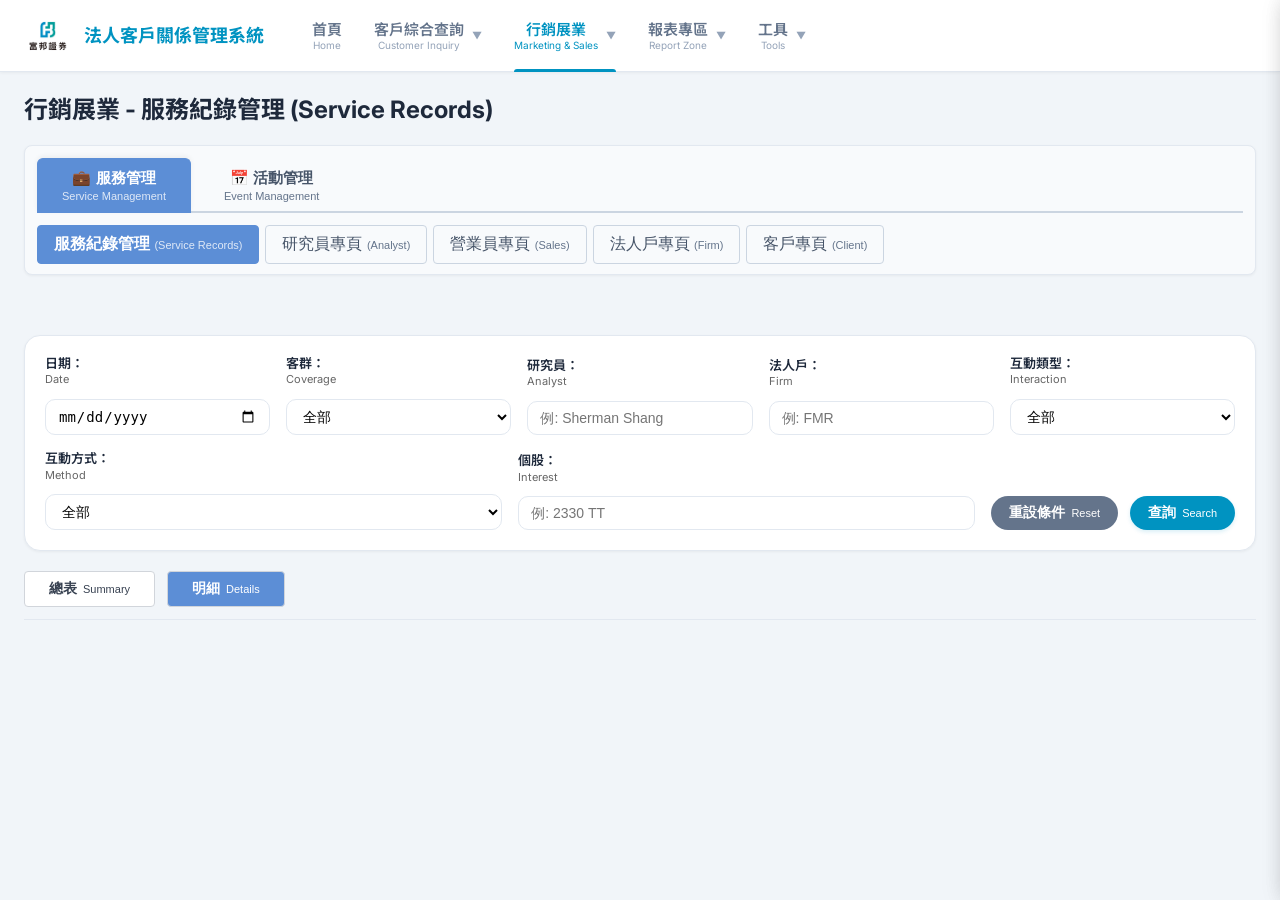
==== marketing.html @ c62106a4 "Initial commit of CRM UI Co-Authored-By: Claude Sonnet 5 <noreply@anthropic.com>" ====
<!DOCTYPE html>
<html lang="zh-TW">
<head>
<meta charset="UTF-8">
<meta name="viewport" content="width=device-width, initial-scale=1.0">
<title>法人客戶關係管理系統 - 行銷展業</title>
<link href="https://fonts.googleapis.com/css2?family=Inter:wght@400;500;600;700&family=Noto+Sans+TC:wght@400;500;700&display=swap" rel="stylesheet">
<link rel="stylesheet" href="styles.css">
<link rel="stylesheet" href="marketing.css">
<script src="navbar.js"></script>
</head>
<body>
<div id="js-error-banner" style="display:none; background:#fee2e2; border-bottom:2px solid #ef4444; color:#991b1b; padding:12px; font-family:monospace; font-size:14px; position:fixed; top:0; left:0; width:100%; z-index:99999; box-shadow:0 4px 6px rgba(0,0,0,0.1);"></div>
<script>
window.onerror = function(message, source, lineno, colno, error) {
const banner = document.getElementById('js-error-banner');
if (banner) {
banner.style.display = 'block';
banner.innerHTML = `⚠️ <b>JavaScript Error:</b> ${message} <br> <span style="font-size:12px; color:#555;">at ${source} (Line: ${lineno}, Col: ${colno})</span>`;
}
};
</script>
<!-- Navbar -->
<div id="navbar-placeholder"></div>

<!-- Main Container -->
<div class="marketing-container">

<!-- Header -->
<div class="marketing-header">
<h2 id="marketing-page-title" style="line-height: 1.2;">行銷展業 - 服務紀錄管理<br><span style="font-size: 14px; font-weight: normal; color: #666;">Marketing & Sales - Service Records</span></h2>
</div>

<!-- Two-Level Hierarchical Navigation -->
<div class="hierarchical-tabs-wrapper" style="background: #f8fafc; border: 1px solid #e2e8f0; border-radius: 8px; padding: 12px; margin-bottom: 20px; box-shadow: 0 1px 3px rgba(0,0,0,0.05);">
<!-- Level 1: Core Features -->
<div class="level-1-tabs" style="display: flex; gap: 8px; border-bottom: 2px solid #cbd5e1; padding-bottom: 8px; margin-bottom: 12px;">
<button class="marketing-lvl1-btn active" id="btn-group-service" style="padding: 10px 24px; font-size: 15px; font-weight: bold; color: #475569; background: #f1f5f9; border: 1px solid #cbd5e1; border-bottom: none; border-radius: 6px 6px 0 0; cursor: pointer; transition: all 0.2s; outline: none; margin-bottom: -10px;">
💼 服務管理 <span style="font-size: 11px; font-weight: normal; color: #64748b; display: block; margin-top: 2px;">Service Management</span>
</button>
<button class="marketing-lvl1-btn" id="btn-group-event" style="padding: 10px 24px; font-size: 15px; font-weight: bold; color: #475569; background: transparent; border: 1px solid transparent; border-radius: 6px 6px 0 0; cursor: pointer; transition: all 0.2s; outline: none; margin-bottom: -10px;">
📅 活動管理 <span style="font-size: 11px; font-weight: normal; color: #64748b; display: block; margin-top: 2px;">Event Management</span>
</button>
</div>

<!-- Level 2: Sub features under selected Core Feature -->
<!-- Sub tabs for Service Management (Default visible) -->
<div class="level-2-subtabs-group" id="subtabs-service-group" style="display: flex; flex-wrap: wrap; gap: 6px;">
<button class="marketing-tab-btn active" data-target="panel-records-list" style="padding: 8px 16px; border-radius: 4px; border: 1px solid #94a3b8; background: white; font-weight: 500; color: #334155; cursor: pointer; transition: all 0.2s;">
服務紀錄管理 <span style="font-size:11px; color:#64748b; font-weight:normal;">(Service Records)</span>
</button>
<button class="marketing-tab-btn" data-target="panel-researchers" style="padding: 8px 16px; border-radius: 4px; border: 1px solid #cbd5e1; background: #f8fafc; font-weight: 500; color: #475569; cursor: pointer; transition: all 0.2s;">
研究員專頁 <span style="font-size:11px; color:#64748b; font-weight:normal;">(Analyst)</span>
</button>
<button class="marketing-tab-btn" data-target="panel-sales" style="padding: 8px 16px; border-radius: 4px; border: 1px solid #cbd5e1; background: #f8fafc; font-weight: 500; color: #475569; cursor: pointer; transition: all 0.2s;">
營業員專頁 <span style="font-size:11px; color:#64748b; font-weight:normal;">(Sales)</span>
</button>
<button class="marketing-tab-btn" data-target="panel-firms" style="padding: 8px 16px; border-radius: 4px; border: 1px solid #cbd5e1; background: #f8fafc; font-weight: 500; color: #475569; cursor: pointer; transition: all 0.2s;">
法人戶專頁 <span style="font-size:11px; color:#64748b; font-weight:normal;">(Firm)</span>
</button>
<button class="marketing-tab-btn" data-target="panel-clients" style="padding: 8px 16px; border-radius: 4px; border: 1px solid #cbd5e1; background: #f8fafc; font-weight: 500; color: #475569; cursor: pointer; transition: all 0.2s;">
客戶專頁 <span style="font-size:11px; color:#64748b; font-weight:normal;">(Client)</span>
</button>
<!-- Dynamic tabs will be appended here -->
</div>

<!-- Sub tabs for Event Management (Hidden initially) -->
<div class="level-2-subtabs-group" id="subtabs-event-group" style="display: none; flex-wrap: wrap; gap: 6px;">
<button class="marketing-tab-btn" data-target="panel-event-calendar" style="padding: 8px 16px; border-radius: 4px; border: 1px solid #cbd5e1; background: #f8fafc; font-weight: 500; color: #475569; cursor: pointer; transition: all 0.2s;">
活動行事曆 <span style="font-size:11px; color:#64748b; font-weight:normal;">(Calendar)</span>
</button>
</div>
</div>

<!-- Inline CSS styles overrides for level 1 states -->
<style>
.marketing-lvl1-btn.active {
background: #5C8ED6 !important;
color: white !important;
border-color: #5C8ED6 !important;
box-shadow: 0 -2px 5px rgba(0,0,0,0.05);
}
.marketing-lvl1-btn.active span {
color: rgba(255,255,255,0.8) !important;
}
.marketing-tab-btn.active {
background: #5C8ED6 !important;
color: white !important;
border-color: #5C8ED6 !important;
}
.marketing-tab-btn.active span {
color: rgba(255,255,255,0.8) !important;
}
.marketing-content-panel {
display: none !important;
}
.marketing-content-panel.active {
display: block !important;
}
</style>

<div id="main-marketing-tabs" style="display:none;"></div> <!-- Keep for backward compat code selector references -->

<!-- Container for dynamically duplicated detail panels -->
<div id="dynamic-panels-container"></div>

<!-- Panel 1: 服務紀錄管理 (List View) -->
<div id="panel-records-list" class="marketing-content-panel active">

<div class="marketing-filter-panel">
<div class="filter-row">
<div class="filter-group"><label style="line-height: 1.2;">日期：<br><span style="font-size:11px; font-weight:normal; color:#666;">Date</span></label><input type="date" id="filter-date"></div>
<div class="filter-group"><label style="line-height: 1.2;">客群：<br><span style="font-size:11px; font-weight:normal; color:#666;">Coverage</span></label><select id="filter-coverage"><option>全部</option><option>Jefferies/Fubon</option><option>Fubon Only</option><option>HFT</option><option>Delta-One</option><option>未開戶客戶</option></select></div>
<div class="filter-group"><label style="line-height: 1.2;">研究員：<br><span style="font-size:11px; font-weight:normal; color:#666;">Analyst</span></label><input type="text" id="filter-analyst" placeholder="例: Sherman Shang"></div>
<div class="filter-group"><label style="line-height: 1.2;">法人戶：<br><span style="font-size:11px; font-weight:normal; color:#666;">Firm</span></label><input type="text" id="filter-firm" placeholder="例: FMR"></div>
<div class="filter-group"><label style="line-height: 1.2;">互動類型：<br><span style="font-size:11px; font-weight:normal; color:#666;">Interaction</span></label>
<select id="filter-type">
<option>全部</option>
<option>model request</option>
<option>bespoke client request</option>
<option>One off client meeting ( Video)</option>
<option>One off client meeting ( In-Person)</option>
<option>One off company marketing ( Virtual)</option>
<option>One off company marketing ( In-Person)</option>
</select>
</div>
</div>
<div class="filter-row" style="margin-top: 16px;">
<div class="filter-group"><label style="line-height: 1.2;">互動方式：<br><span style="font-size:11px; font-weight:normal; color:#666;">Method</span></label>
<select id="filter-method">
<option>全部</option>
<option>In Person</option>
<option>Incoming call</option>
<option>email</option>
</select>
</div>
<div class="filter-group"><label style="line-height: 1.2;">個股：<br><span style="font-size:11px; font-weight:normal; color:#666;">Interest</span></label><input type="text" id="filter-interest" placeholder="例: 2330 TT"></div>
<div class="filter-actions" style="margin-left: auto;">
<button class="btn btn-secondary" id="btn-reset-filters">重設條件 <span style="font-size:11px; font-weight:normal;">Reset</span></button>
<button class="btn btn-primary" id="btn-search-records">查詢 <span style="font-size:11px; font-weight:normal;">Search</span></button>
</div>
</div>
</div>

<!-- Mode Selector (總表 vs 明細) -->
<div style="display:flex; gap:12px; margin-bottom:16px; border-bottom: 1px solid var(--border-color); padding-bottom: 12px;">
<button class="btn mode-btn" id="btn-mode-summary" style="padding: 8px 24px; font-weight:600; cursor:pointer; border-radius:4px; border:1px solid #D1D5DB; background:white; color:#374151;">總表 <span style="font-size:11px; font-weight:normal;">Summary</span></button>
<button class="btn mode-btn active" id="btn-mode-details" style="padding: 8px 24px; font-weight:600; cursor:pointer; border-radius:4px; border:1px solid #D1D5DB; background:#5C8ED6; color:white;">明細 <span style="font-size:11px; font-weight:normal;">Details</span></button>
</div>

<!-- Summary Dashboard Panel -->
<div id="summary-dashboard-panel" class="dashboard-panel" style="display:none; gap:20px;">
<!-- Sidebar Sub-Tabs -->
<div class="dashboard-sidebar" style="width:160px; display:flex; flex-direction:column; gap:8px;">
<button class="sub-tab-btn active" data-sub="client" style="text-align:left; padding:10px 16px; background:#E3F2FD; color:#0D47A1; border:none; border-radius:4px; font-weight:600; cursor:pointer; font-size:14px;">客戶 <small style="display:block; font-weight:normal; color:#555;">Client</small></button>
<button class="sub-tab-btn" data-sub="sales" style="text-align:left; padding:10px 16px; background:#F3F4F6; color:#374151; border:none; border-radius:4px; font-weight:600; cursor:pointer; font-size:14px;">營業員 <small style="display:block; font-weight:normal; color:#777;">Sales Rep</small></button>
<button class="sub-tab-btn" data-sub="analyst" style="text-align:left; padding:10px 16px; background:#F3F4F6; color:#374151; border:none; border-radius:4px; font-weight:600; cursor:pointer; font-size:14px;">研究員 <small style="display:block; font-weight:normal; color:#777;">Analyst</small></button>
</div>

<!-- Dashboard Content Area -->
<div class="dashboard-content" style="flex:1; background:#F8FAFC; border-radius:8px; padding:20px; border:1px solid #E2E8F0; min-height:450px;">
<!-- Client Dashboard View -->
<div id="sub-panel-client" class="sub-dashboard-panel active" style="display:grid; grid-template-columns: 1.2fr 1.5fr 1.1fr; gap:20px; align-items: stretch;">
<!-- Card 1: Pie Chart -->
<div class="dashboard-card" style="background:white; border-radius:8px; border:1px solid #E2E8F0; padding:16px; display:flex; flex-direction:column; align-items:center;">
<h4 style="margin:0 0 16px 0; font-size:14px; color:#334155; width:100%; border-bottom:1px solid #F1F5F9; padding-bottom:8px; text-align:center;">服務時數佔比</h4>
<div id="client-pie-chart-wrapper" style="width:100%; height:260px; display:flex; justify-content:center; align-items:center; position:relative;">
<!-- Rendered dynamically by SVG inside JS -->
</div>
</div>
<!-- Card 2: Bar + Line Chart -->
<div class="dashboard-card" style="background:white; border-radius:8px; border:1px solid #E2E8F0; padding:16px; display:flex; flex-direction:column; align-items:center;">
<h4 style="margin:0 0 16px 0; font-size:14px; color:#334155; width:100%; border-bottom:1px solid #F1F5F9; padding-bottom:8px; text-align:center;">服務時數 vs 交易量</h4>
<div id="client-bar-chart-wrapper" style="width:100%; height:260px;">
<!-- Rendered dynamically by SVG inside JS -->
</div>
</div>
<!-- Card 3: Ranking Table -->
<div class="dashboard-card" style="background:white; border-radius:8px; border:1px solid #E2E8F0; padding:16px;">
<h4 style="margin:0 0 12px 0; font-size:14px; color:#334155; border-bottom:1px solid #F1F5F9; padding-bottom:8px; text-align:center;">服務效益排名</h4>
<div style="overflow-x:auto; height:260px;">
<table class="data-table" style="min-width:100%; border:1px solid #E2E8F0;" id="client-roi-table">
<thead>
<tr style="background:#5C8ED6; color:white;">
<th style="padding:6px 10px; font-size:12px; line-height:1.2; text-align:center;">客戶</th>
<th style="padding:6px 10px; font-size:12px; line-height:1.2; text-align:center;">服務效益</th>
</tr>
</thead>
<tbody>
<!-- Rendered dynamically -->
</tbody>
</table>
</div>
</div>
</div>

<!-- Broker Dashboard View -->
<div id="sub-panel-sales" class="sub-dashboard-panel" style="display:none; grid-template-columns: 1.2fr 1.5fr 1.1fr; gap:20px; align-items: stretch;">
<!-- Card 1 -->
<div class="dashboard-card" style="background:white; border-radius:8px; border:1px solid #E2E8F0; padding:16px; display:flex; flex-direction:column; align-items:center;">
<h4 style="margin:0 0 16px 0; font-size:14px; color:#334155; width:100%; border-bottom:1px solid #F1F5F9; padding-bottom:8px; text-align:center;">營業員服務時數佔比</h4>
<div id="sales-pie-chart-wrapper" style="width:100%; height:260px; display:flex; justify-content:center; align-items:center;"></div>
</div>
<!-- Card 2 -->
<div class="dashboard-card" style="background:white; border-radius:8px; border:1px solid #E2E8F0; padding:16px; display:flex; flex-direction:column; align-items:center;">
<h4 style="margin:0 0 16px 0; font-size:14px; color:#334155; width:100%; border-bottom:1px solid #F1F5F9; padding-bottom:8px; text-align:center;">服務客戶數 vs 服務時數</h4>
<div id="sales-bar-chart-wrapper" style="width:100%; height:260px;"></div>
</div>
<!-- Card 3 -->
<div class="dashboard-card" style="background:white; border-radius:8px; border:1px solid #E2E8F0; padding:16px;">
<h4 style="margin:0 0 12px 0; font-size:14px; color:#334155; border-bottom:1px solid #F1F5F9; padding-bottom:8px; text-align:center;">營業員績效排名</h4>
<div style="overflow-x:auto; height:260px;">
<table class="data-table" style="min-width:100%; border:1px solid #E2E8F0;" id="sales-ranking-table">
<thead>
<tr style="background:#5C8ED6; color:white;">
<th style="padding:6px 10px; font-size:12px; line-height:1.2; text-align:center;">營業員</th>
<th style="padding:6px 10px; font-size:12px; line-height:1.2; text-align:center;">服務分數</th>
</tr>
</thead>
<tbody></tbody>
</table>
</div>
</div>
</div>

<!-- Analyst Dashboard View -->
<div id="sub-panel-analyst" class="sub-dashboard-panel" style="display:none; grid-template-columns: 1.2fr 1.5fr 1.1fr; gap:20px; align-items: stretch;">
<!-- Card 1 -->
<div class="dashboard-card" style="background:white; border-radius:8px; border:1px solid #E2E8F0; padding:16px; display:flex; flex-direction:column; align-items:center;">
<h4 style="margin:0 0 16px 0; font-size:14px; color:#334155; width:100%; border-bottom:1px solid #F1F5F9; padding-bottom:8px; text-align:center;">研究員服務時數佔比</h4>
<div id="analyst-pie-chart-wrapper" style="width:100%; height:260px; display:flex; justify-content:center; align-items:center;"></div>
</div>
<!-- Card 2 -->
<div class="dashboard-card" style="background:white; border-radius:8px; border:1px solid #E2E8F0; padding:16px; display:flex; flex-direction:column; align-items:center;">
<h4 style="margin:0 0 16px 0; font-size:14px; color:#334155; width:100%; border-bottom:1px solid #F1F5F9; padding-bottom:8px; text-align:center;">研究員個股推薦次數</h4>
<div id="analyst-bar-chart-wrapper" style="width:100%; height:260px;"></div>
</div>
<!-- Card 3 -->
<div class="dashboard-card" style="background:white; border-radius:8px; border:1px solid #E2E8F0; padding:16px;">
<h4 style="margin:0 0 12px 0; font-size:14px; color:#334155; border-bottom:1px solid #F1F5F9; padding-bottom:8px; text-align:center;">研究員能量排行</h4>
<div style="overflow-x:auto; height:260px;">
<table class="data-table" style="min-width:100%; border:1px solid #E2E8F0;" id="analyst-ranking-table">
<thead>
<tr style="background:#5C8ED6; color:white;">
<th style="padding:6px 10px; font-size:12px; line-height:1.2; text-align:center;">研究員</th>
<th style="padding:6px 10px; font-size:12px; line-height:1.2; text-align:center;">服務次數</th>
</tr>
</thead>
<tbody></tbody>
</table>
</div>
</div>
</div>
</div>

<!-- Details Table Panel -->
<div id="details-list-panel" class="dashboard-panel active" style="display:block;">
<div class="top-actions">
<div style="font-size: 13px; color: var(--color-personal); font-weight: 500;">
提示: 點擊表格該服務進行查看或展開編輯，每筆新增投顧服務會直接匯入此頁面
</div>
<!-- 醒目的新增按鈕 -->
<button class="btn btn-primary" id="btn-new-record" style="font-size: 15px; padding: 10px 24px;">+ 新增服務紀錄</button>
</div>

<div class="data-table-wrapper">
<table class="data-table" id="service-records-table">
<thead>
<tr>
<th style="line-height: 1.2; text-align: center; width: 60px;">釘選<br><span style="font-size:11px; font-weight:normal; color:#666;">Pin</span></th>
<th style="line-height: 1.2;">日期<br><span style="font-size:11px; font-weight:normal; color:#666;">Date</span></th>
<th style="line-height: 1.2;">客群<br><span style="font-size:11px; font-weight:normal; color:#666;">Coverage</span></th>
<th style="line-height: 1.2;">研究員<br><span style="font-size:11px; font-weight:normal; color:#666;">Analyst</span></th>
<th style="line-height: 1.2;">營業員<br><span style="font-size:11px; font-weight:normal; color:#666;">Sales</span></th>
<th style="line-height: 1.2;">業務交易員<br><span style="font-size:11px; font-weight:normal; color:#666;">Sales Trader</span></th>
<th style="line-height: 1.2;">法人戶<br><span style="font-size:11px; font-weight:normal; color:#666;">Firm</span></th>
<th style="line-height: 1.2;">客戶<br><span style="font-size:11px; font-weight:normal; color:#666;">Client</span></th>
<th title="Interaction" style="line-height: 1.2;">互動類型<br><span style="font-size:11px; font-weight:normal; color:#666;">Interaction</span></th>
<th title="Methods" style="line-height: 1.2;">互動方法<br><span style="font-size:11px; font-weight:normal; color:#666;">Method</span></th>
<th style="line-height: 1.2;">時長<br><span style="font-size:11px; font-weight:normal; color:#666;">Duration (min)</span></th>
<th style="line-height: 1.2;">人數<br><span style="font-size:11px; font-weight:normal; color:#666;">Format</span></th>
<th style="line-height: 1.2;">時間<br><span style="font-size:11px; font-weight:normal; color:#666;">Time</span></th>
<th style="line-height: 1.2;">Contact<br><span style="font-size:11px; font-weight:normal; color:#666;">(email)</span></th>
<th style="line-height: 1.2;">主題<br><span style="font-size:11px; font-weight:normal; color:#666;">Topic/Company</span></th>
<th style="line-height: 1.2;">個股<br><span style="font-size:11px; font-weight:normal; color:#666;">Interest</span></th>
<th style="line-height: 1.2;">研究員 email<br><span style="font-size:11px; font-weight:normal; color:#666;">Analyst Email</span></th>
</tr>
</thead>
<tbody>
<!-- Mock Row 1 -->
<tr class="record-row" data-id="service-1">
<td style="text-align: center;"><button class="service-pin-btn" data-id="service-1" style="background:none; border:none; font-size:18px; cursor:pointer; color:#f1c40f;">☆</button></td>
<td>2025/08/10</td><td>Jefferies/Fubon</td><td><span class="text-link trigger-researcher" title="前往專頁">Sherman Shang</span></td><td><span class="text-link trigger-sales">Charlie Zhao</span></td><td>Jason Chang</td><td><span class="text-link trigger-firm" title="前往專頁">FMR</span></td><td><span class="text-link trigger-client" title="前往專頁">Elizabeth Li</span></td>
<td>One off client meeting (video)</td><td>Incoming call</td><td>15</td><td>1x1</td><td>10:05</td>
<td><span class="text-link">Elizabeth.li@FMR.com</span></td><td><span class="text-link trigger-form">TSMC 2Q earnings</span></td><td>2330 TT</td><td>Sherman.shang@fubon.com</td>
</tr>
</tbody>
</table>
</div>
</div>
</div>

<!-- Panel 2: 新增/編輯服務紀錄表單 -->
<div id="panel-record-form" class="marketing-content-panel">
<div style="display: flex; gap: 8px; margin-bottom: 20px;">
<button class="btn btn-secondary" id="btn-back-to-list">← 返回列表</button>
<button class="btn btn-secondary" id="btn-go-to-marketing-list" style="display: none; background: #F3F4F6; border: 1px solid #D1D5DB; color: #374151;">📁 前往服務列表</button>
</div>
<div class="record-form-wrapper">
<div class="form-header">
<div class="form-title-group">
<h3>TSMC 2Q earnings</h3>
</div>
</div>

<div class="form-3-columns">
<!-- Column 1 -->
<div class="form-column">
<div class="form-field-horizontal"><label style="line-height:1.2;">日期<br><span style="font-size:11px; font-weight:normal; color:#666;">Date</span></label><input type="date" id="record-date" value="2025-08-10"></div>
<div class="form-field-horizontal"><label style="line-height:1.2;">時間<br><span style="font-size:11px; font-weight:normal; color:#666;">Time</span></label><input type="time" id="record-time" value="10:05"></div>
<div class="form-field-horizontal"><label style="line-height:1.2;">營業員<br><span style="font-size:11px; font-weight:normal; color:#666;">Sales (系統代入)</span></label><select id="record-sales"><option>Charlie Zhao</option><option>Ann Liao</option><option>Ken Lee</option></select></div>
<div class="form-field-horizontal"><label style="line-height:1.2;">業務交易員<br><span style="font-size:11px; font-weight:normal; color:#666;">Sales Trader (系統代入)</span></label><select id="record-sales-trader"><option>Jason Chang</option><option>Terry</option><option>David Lin</option></select></div>
<div class="form-field-horizontal"><label style="line-height:1.2;">法人戶<br><span style="font-size:11px; font-weight:normal; color:#666;">Firm (選單)</span></label><select id="record-firm"><option>FMR</option><option>Oasis</option><option>AP Asset</option><option>FSR</option></select></div>
<div class="form-field-horizontal"><label style="line-height:1.2;">客戶<br><span style="font-size:11px; font-weight:normal; color:#666;">Client (選單)</span></label><select id="record-client"><option>Elizabeth Li</option><option>Jonas Wong</option><option>Chloe Kim</option></select></div>
<div class="form-field-horizontal"><label style="line-height:1.2;">個股<br><span style="font-size:11px; font-weight:normal; color:#666;">Interest</span></label><input type="text" id="record-interest" value="2330 TT"></div>
</div>

<!-- Column 2 -->
<div class="form-column">
<div class="form-field-horizontal"><label style="line-height:1.2;">互動類型<br><span style="font-size:11px; font-weight:normal; color:#666;">Interaction</span></label>
<select id="record-type">
<option>model request</option>
<option>bespoke client request</option>
<option>One off client meeting ( Video)</option>
<option>One off client meeting ( In-Person)</option>
<option>One off company marketing ( Virtual)</option>
<option>One off company marketing ( In-Person)</option>
</select>
</div>
<div class="form-field-horizontal"><label style="line-height:1.2;">互動方法<br><span style="font-size:11px; font-weight:normal; color:#666;">Method</span></label>
<select id="record-method">
<option>In Person</option>
<option>Incoming call</option>
<option>email</option>
</select>
</div>
<div class="form-field-horizontal"><label style="line-height:1.2;">時長<br><span style="font-size:11px; font-weight:normal; color:#666;">Duration (min)</span></label><input type="number" id="record-duration" value="30"></div>
<div class="form-field-horizontal"><label style="line-height:1.2;">人數/規模<br><span style="font-size:11px; font-weight:normal; color:#666;">Format</span></label><input type="text" id="record-format" value="1x1" placeholder="例: 1x1, GROUP"></div>
<div class="form-field-horizontal"><label style="line-height:1.2;">時點<br><span style="font-size:11px; font-weight:normal; color:#666;">Time (End)</span></label><input type="time" id="record-time-end" value="10:30"></div>
</div>

<!-- Column 3 -->
<div class="form-column">
<div class="form-field-horizontal"><label style="line-height:1.2;">Contact<br><span style="font-size:11px; font-weight:normal; color:#666;">(email)</span></label><input type="text" id="record-email" value="E.Li@FMR.com"></div>
<div class="form-field-horizontal"><label style="line-height:1.2;">主題<br><span style="font-size:11px; font-weight:normal; color:#666;">Topic/company</span></label><input type="text" id="record-topic" value="TSM earnings"></div>
<div class="form-field-horizontal" style="align-items: flex-start;"><label style="line-height:1.2;">研究員 email<br><span style="font-size:11px; font-weight:normal; color:#666;">Analyst & Email</span></label>
<div style="display: flex; flex-direction: column; gap: 8px; flex-grow: 1; width: 100%;">
<select id="record-analyst" style="width: 100%;">
<option value="王一" data-email="Sherman.shang@fubon.com">王一 (Sherman)</option>
<option value="王二" data-email="titan.wang@fubon.com">王二 (Titan)</option>
<option value="王三" data-email="rita.wu@fubon.com">王三 (Rita)</option>
</select>
<input type="text" id="record-analyst-email" value="Sherman.shang@fubon.com" readonly style="background-color: #f1f5f9; cursor: not-allowed; width: 100%;">
</div>
</div>
<div style="display: flex; gap: 12px; margin-top: auto; justify-content: flex-end;">
<button type="button" class="btn btn-secondary" id="btn-save-record" style="flex: 1; padding: 10px 20px; font-weight: 600; border-radius: 6px;">儲存紀錄</button>
<button type="button" class="btn btn-primary" id="btn-send-notification" style="flex: 1; padding: 10px 20px; font-weight: 600; background: #0284c7; border-color: #0284c7; color: white; border-radius: 6px;">發送通知</button>
</div>
</div>
</div>

<div class="notes-section">
<div style="display: flex; justify-content: space-between; align-items: center; background: var(--bg-hover); padding: 8px 12px; border-radius: 4px; margin-bottom: 8px;">
<h4 style="margin: 0; padding: 0; background: transparent;">訪談紀錄 Meeting notes</h4>
<div class="voice-tools" style="display: flex; align-items: center; gap: 12px;">
<span class="recording-status" style="display: none; color: #E74C3C; font-size: 13px; font-weight: bold; animation: pulse 1.5s infinite;">● 錄音中...</span>
<button type="button" class="btn-voice-record" title="點擊開始語音輸入，再次點擊結束" onclick="toggleRecording(this)">
<svg width="16" height="16" viewBox="0 0 24 24" fill="none" stroke="currentColor" stroke-width="2" stroke-linecap="round" stroke-linejoin="round"><path d="M12 2a3 3 0 0 0-3 3v7a3 3 0 0 0 6 0V5a3 3 0 0 0-3-3Z"></path><path d="M19 10v2a7 7 0 0 1-14 0v-2"></path><line x1="12" y1="19" x2="12" y2="22"></line></svg>
語音輸入
</button>
</div>
</div>
<textarea class="notes-textarea" id="notes-textarea">Elizabeth was interested to know TSMC's 2026 CAPEX plan and wonder if there are any upside potentials.

Analyst says XYZ.. Client disagree/ agree with XYZ

Shared Fubon's CoWoS model with client afterwards</textarea>
</div>

<script>
let mediaRecorder;
let audioChunks = [];
let localStream;

async function toggleRecording(btn) {
const status = btn.previousElementSibling;
const isRecording = btn.classList.contains('recording');

if (!isRecording) {
try {
// 要求麥克風權限
localStream = await navigator.mediaDevices.getUserMedia({ audio: true });
mediaRecorder = new MediaRecorder(localStream);
audioChunks = [];

mediaRecorder.ondataavailable = event => {
audioChunks.push(event.data);
};

mediaRecorder.onstop = async () => {
// 錄音結束，打包檔案
const audioBlob = new Blob(audioChunks, { type: 'audio/webm' });
console.log("語音已錄製，大小: ", audioBlob.size, " bytes");

// 更新 UI 為轉譯中
status.textContent = '● 雲端 AI 轉譯中...';
status.style.color = '#F39C12'; // 橘黃色表示處理中
status.style.animation = 'pulse 1s infinite alternate';

/* 
* [Option B 實作架構 - 註解]
* 這裡應該將 audioBlob 透過 FormData 發送到後端 server。
* 例如: 
* const formData = new FormData();
* formData.append('file', audioBlob);
* const response = await fetch('/api/transcribe', { method: 'POST', body: formData });
* const result = await response.json();
*/

// 模擬網路延遲與 AI 處理時間 (2秒)
setTimeout(() => {
const transcribedText = "\n\n(AI 語音轉譯: 目前觀察到客戶對於下半年的 AI 伺服器需求依然強勁，特別是要注意到 CoWoS 的產能瓶頸是否能順利在 Q4 解決。)";

const textarea = document.getElementById('notes-textarea');
textarea.value += transcribedText;
textarea.scrollTop = textarea.scrollHeight;

status.style.display = 'none';
status.textContent = '● 錄音中...'; // 復原預設文字
status.style.color = '#E74C3C'; // 復原預設顏色
}, 2000);

// 釋放麥克風資源 (關閉瀏覽器紅點)
localStream.getTracks().forEach(track => track.stop());
};

// 開始錄音
mediaRecorder.start();

// 更新 UI 為錄音中
btn.classList.add('recording');
status.style.display = 'inline-block';
btn.innerHTML = '<svg width="16" height="16" viewBox="0 0 24 24" fill="none" stroke="currentColor" stroke-width="2" stroke-linecap="round" stroke-linejoin="round"><rect x="6" y="6" width="12" height="12" rx="2" ry="2"></rect></svg> 停止錄音';

} catch (err) {
console.error('麥克風存取失敗:', err);
alert('無法存取麥克風，請檢查瀏覽器權限設定。');
}
} else {
// 停止錄音
if (mediaRecorder && mediaRecorder.state !== 'inactive') {
mediaRecorder.stop();
}
// 立即切換按鈕狀態
btn.classList.remove('recording');
btn.innerHTML = '<svg width="16" height="16" viewBox="0 0 24 24" fill="none" stroke="currentColor" stroke-width="2" stroke-linecap="round" stroke-linejoin="round"><path d="M12 2a3 3 0 0 0-3 3v7a3 3 0 0 0 6 0V5a3 3 0 0 0-3-3Z"></path><path d="M19 10v2a7 7 0 0 1-14 0v-2"></path><line x1="12" y1="19" x2="12" y2="22"></line></svg> 語音輸入';
}
}
</script>
</div>

<div style="margin-top: 16px; font-size: 13px; color: #E67E22; font-weight: 600; text-align: center;">
新增或編輯的內容皆為 user key in。可對服務進行查看、新增或編輯，並寄送服務通知信件 (連結活動報名系統的outlook收發功能)。<br>
(*服務個別頁面-新增查詢區間與其他篩選條件，資料保留3年)
</div>
</div>

<!-- Panel 3a: 營業員專頁 -->
<div id="panel-sales" class="marketing-content-panel">
<div style="display: flex; justify-content: space-between; margin-bottom: 16px; align-items: center;">
<div style="display: flex; align-items: center; gap: 16px;">
<div style="display: flex; align-items: center; gap: 8px;">
<label style="font-size: 14px; font-weight: 600;">時間區段設定：</label>
<input type="date" id="sales-filter-start" value="2025-01-01" style="padding: 6px; border: 1px solid #ccc; border-radius: 4px;"> - 
<input type="date" id="sales-filter-end" value="2026-12-31" style="padding: 6px; border: 1px solid #ccc; border-radius: 4px;">
</div>
</div>
</div>

<div class="data-table-wrapper" style="margin-bottom: 24px;">
<table class="data-table" style="min-width: 100%;">
<thead>
<tr>
<th style="line-height: 1.2;">中文姓名<br><span style="font-size:11px; font-weight:normal; color:#666;">Name (ZH)</span></th>
<th style="line-height: 1.2;">英文姓名<br><span style="font-size:11px; font-weight:normal; color:#666;">Name (EN)</span></th>
<th style="line-height: 1.2;">連絡電話<br><span style="font-size:11px; font-weight:normal; color:#666;">Phone</span></th>
<th style="line-height: 1.2;">E-mail<br><span style="font-size:11px; font-weight:normal; color:#666;">Email</span></th>
<th style="line-height: 1.2;">組別<br><span style="font-size:11px; font-weight:normal; color:#666;">Group</span></th>
<th style="line-height: 1.2;">服務會議次數<br><span style="font-size:11px; font-weight:normal; color:#666;">Service Count</span></th>
<th style="line-height: 1.2;">總時數<br><span style="font-size:11px; font-weight:normal; color:#666;">Total Hours</span></th>
</tr>
</thead>
<tbody id="sales-table-body">
<!-- Dynamically generated rows based on time selector range -->
</tbody>
</table>
</div>

<div style="margin-top: 16px; font-size: 13px; color: #E67E22; font-weight: 600; text-align: center;">
新增或編輯的內容皆為 user key in。可對服務進行查看、新增或編輯，並寄送服務通知信件。<br>
(*服務個別頁面-新增查詢區間與其他篩選條件，資料保留3年)
</div>
</div>

<!-- Panel 3: 研究員專頁 -->
<div id="panel-researchers" class="marketing-content-panel">
<!-- Pending Bookings Section (會通/預約排程需求) -->
<div class="pending-bookings-section" style="background:#FFFBEB; border:1px solid #FEF3C7; border-radius:8px; padding:16px; margin: 0 0 20px 0; display:none;" id="event-pending-bookings-container">
<h4 style="margin:0 0 10px 0; color:#B45309; display:flex; align-items:center; gap:8px; font-size:15px; font-weight:700;">
<span style="display:inline-block; width:8px; height:8px; background:#F59E0B; border-radius:50%; animation:pulse 1s infinite alternate;"></span> 
⏳ 服務管理 - 待排程研究員會面預約 (Pending Analyst Appointments)
</h4>
<div style="font-size:13px; color:#78350F; margin-bottom:12px;">以下需求已自個別研究員頁面送出，正待後台專員安排會面時程與確認。</div>
<div style="display:flex; flex-direction:column; gap:8px;" id="event-pending-bookings-list">
<!-- Dynamic reservation items -->
</div>
</div>

<div style="display: flex; justify-content: space-between; margin-bottom: 16px; align-items: center;">
<div style="display: flex; align-items: center; gap: 16px;">
<div style="background: #E67E22; color: white; padding: 6px 12px; font-size: 13px; border-radius: 4px;">洋蔥式呈現 (預留)</div>
<div style="display: flex; align-items: center; gap: 8px;">
<label style="font-size: 14px; font-weight: 600;">時間區段設定：</label>
<input type="date" id="analyst-filter-start" value="2025-01-01" style="padding: 6px; border: 1px solid #ccc; border-radius: 4px;"> - 
<input type="date" id="analyst-filter-end" value="2026-12-31" style="padding: 6px; border: 1px solid #ccc; border-radius: 4px;">
</div>
</div>
</div>

<div class="data-table-wrapper" style="margin-bottom: 24px;">
<table class="data-table" style="min-width: 100%;">
<thead>
<tr>
<th style="line-height: 1.2;">中文姓名<br><span style="font-size:11px; font-weight:normal; color:#666;">Name (ZH)</span></th>
<th style="line-height: 1.2;">英文姓名<br><span style="font-size:11px; font-weight:normal; color:#666;">Name (EN)</span></th>
<th style="line-height: 1.2;">連絡電話<br><span style="font-size:11px; font-weight:normal; color:#666;">Phone</span></th>
<th style="line-height: 1.2;">E-mail<br><span style="font-size:11px; font-weight:normal; color:#666;">Email</span></th>
<th style="line-height: 1.2;">負責產業<br><span style="font-size:11px; font-weight:normal; color:#666;">Sector</span></th>
<th style="line-height: 1.2;">投顧會議次數<br><span style="font-size:11px; font-weight:normal; color:#666;">Meeting Count</span></th>
<th style="line-height: 1.2;">總時數<br><span style="font-size:11px; font-weight:normal; color:#666;">Total Hours</span></th>
<th style="text-align: center; line-height: 1.2;">編輯<br><span style="font-size:11px; font-weight:normal; color:#666;">Edit</span></th>
</tr>
</thead>
<tbody id="analyst-table-body">
<!-- Dynamically generated rows based on time selector range -->
</tbody>
</table>
</div>

<div style="display: flex; justify-content: flex-end;">
<button class="btn btn-primary" id="btn-add-researcher">新增研究員</button>
</div>

</div>

<!-- Panel 3a: 法人戶專頁 (Firms list) -->
<div id="panel-firms" class="marketing-content-panel">
<div style="display: flex; justify-content: space-between; margin-bottom: 16px; align-items: center;">
<div style="display: flex; align-items: center; gap: 16px;">
<div style="display: flex; align-items: center; gap: 8px;">
<label style="font-size: 14px; font-weight: 600;">時間區段設定：</label>
<input type="date" id="firm-filter-start" value="2025-01-01" style="padding: 6px; border: 1px solid #ccc; border-radius: 4px;"> - 
<input type="date" id="firm-filter-end" value="2026-12-31" style="padding: 6px; border: 1px solid #ccc; border-radius: 4px;">
</div>
</div>
</div>

<div class="data-table-wrapper" style="margin-bottom: 24px;">
<table class="data-table" style="min-width: 100%;">
<thead>
<tr>
<th style="line-height: 1.2;">組織<br><span style="font-size:11px; font-weight:normal; color:#666;">Org.</span></th>
<th style="line-height: 1.2;">總歸戶/法人戶<br><span style="font-size:11px; font-weight:normal; color:#666;">Firm Name</span></th>
<th style="line-height: 1.2;">客群<br><span style="font-size:11px; font-weight:normal; color:#666;">Coverage</span></th>
<th style="line-height: 1.2;">註記1<br><span style="font-size:11px; font-weight:normal; color:#666;">Note 1</span></th>
<th style="line-height: 1.2;">註記2<br><span style="font-size:11px; font-weight:normal; color:#666;">Note 2</span></th>
<th style="line-height: 1.2;">註記3<br><span style="font-size:11px; font-weight:normal; color:#666;">Note 3</span></th>
<th style="line-height: 1.2;">服務會議次數<br><span style="font-size:11px; font-weight:normal; color:#666;">Meeting Count</span></th>
<th style="line-height: 1.2;">總時數<br><span style="font-size:11px; font-weight:normal; color:#666;">Total Hours</span></th>
</tr>
</thead>
<tbody id="firm-table-body">
<!-- Dynamically generated rows based on time selector range -->
</tbody>
</table>
</div>
</div>

<!-- Panel 3b: 客戶專頁 (Clients list) -->
<div id="panel-clients" class="marketing-content-panel">
<div style="display: flex; justify-content: space-between; margin-bottom: 16px; align-items: center;">
<div style="display: flex; align-items: center; gap: 16px;">
<div style="display: flex; align-items: center; gap: 8px;">
<label style="font-size: 14px; font-weight: 600;">時間區段設定：</label>
<input type="date" id="client-filter-start" value="2025-01-01" style="padding: 6px; border: 1px solid #ccc; border-radius: 4px;"> - 
<input type="date" id="client-filter-end" value="2026-12-31" style="padding: 6px; border: 1px solid #ccc; border-radius: 4px;">
</div>
</div>
</div>

<div class="data-table-wrapper" style="margin-bottom: 24px;">
<table class="data-table" style="min-width: 100%;">
<thead>
<tr>
<th style="line-height: 1.2;">姓名<br><span style="font-size:11px; font-weight:normal; color:#666;">Name</span></th>
<th style="line-height: 1.2;">法人戶<br><span style="font-size:11px; font-weight:normal; color:#666;">Firm</span></th>
<th style="line-height: 1.2;">職稱<br><span style="font-size:11px; font-weight:normal; color:#666;">Title</span></th>
<th style="line-height: 1.2;">所在地<br><span style="font-size:11px; font-weight:normal; color:#666;">Region</span></th>
<th style="line-height: 1.2;">營業員<br><span style="font-size:11px; font-weight:normal; color:#666;">Sales Rep</span></th>
<th style="line-height: 1.2;">聯絡電話<br><span style="font-size:11px; font-weight:normal; color:#666;">Phone</span></th>
<th style="line-height: 1.2;">E-mail<br><span style="font-size:11px; font-weight:normal; color:#666;">Email</span></th>
<th style="line-height: 1.2;">服務會議次數<br><span style="font-size:11px; font-weight:normal; color:#666;">Meeting Count</span></th>
<th style="line-height: 1.2;">總時數<br><span style="font-size:11px; font-weight:normal; color:#666;">Total Hours</span></th>
</tr>
</thead>
<tbody id="client-table-body">
<!-- Dynamically generated rows based on time selector range -->
</tbody>
</table>
</div>

<div style="display: flex; justify-content: flex-end;">
<button class="btn btn-primary" id="btn-add-client-page">新增客戶</button>
</div>
</div>

<!-- Panel 4: 個別研究員專頁 (Researcher Detail) -->
<div id="panel-detail-researcher" class="marketing-content-panel">
<button class="btn btn-secondary back-to-list-btn" style="margin-bottom: 20px;">← 返回上一頁</button>
<div class="profile-header-card">
<div style="display:flex; justify-content:space-between; align-items:flex-start;">
<div>
<h2 style="font-size: 28px; margin-bottom: 16px; color: var(--text-main);">Sherman Shang</h2>
<div style="display: grid; grid-template-columns: auto 1fr; gap: 8px 24px; font-size: 14px;">
<div style="color: var(--text-muted);">email</div><div><span class="text-link">Xyz.aaa@fubon.com</span></div>
<div style="color: var(--text-muted);">Coverage</div><div>SEMI</div>
<div style="color: var(--text-muted);">連絡電話 tel</div><div>02-XXXX-XX<br>XX#XXXXX</div>
<div style="color: var(--text-muted);">負責產業</div><div>半導體</div>
</div>
</div>
<div>
<button class="btn btn-primary" id="btn-reserve-researcher" style="font-size: 16px; padding: 12px 32px; background-color: #4A90E2; border-color: #4A90E2;">預約</button>
</div>
</div>
</div>

<div style="margin-top: 24px; display: flex; align-items: center; justify-content: space-between; margin-bottom: 12px;">
<h3 style="font-size: 18px; color: var(--text-main); margin:0;">Interaction Record 服務紀錄</h3>
<div style="display: flex; align-items: center; gap: 8px;">
<label style="font-size: 13px; font-weight:600; color:#475569;">時間區段 YYYY/MM/DD - YYYY/MM/DD：</label>
<input type="date" id="analyst-detail-filter-start" value="2025-01-01" style="padding: 6px; border: 1px solid #ccc; border-radius: 4px; font-size:12px;"> - 
<input type="date" id="analyst-detail-filter-end" value="2026-12-31" style="padding: 6px; border: 1px solid #ccc; border-radius: 4px; font-size:12px;">
</div>
</div>
<div class="data-table-wrapper" id="researcher-interaction-table">
<!-- table copy will be injected here -->
</div>
</div>

<!-- Panel 4a: 個別營業員專頁 (Sales Rep Detail) -->
<div id="panel-detail-sales" class="marketing-content-panel">
<button class="btn btn-secondary back-to-list-btn" style="margin-bottom: 20px;">← 返回上一頁</button>
<div class="profile-header-card">
    <!-- Will be dynamically populated by JS -->
</div>

<div style="margin-top: 24px; display: flex; align-items: center; justify-content: space-between; margin-bottom: 12px;">
<h3 style="font-size: 18px; color: var(--text-main); margin:0;">Interaction Record 服務紀錄</h3>
<div style="display: flex; align-items: center; gap: 8px;">
<label style="font-size: 13px; font-weight:600; color:#475569;">時間區段 YYYY/MM/DD - YYYY/MM/DD：</label>
<input type="date" id="sales-detail-filter-start" value="2025-01-01" style="padding: 6px; border: 1px solid #ccc; border-radius: 4px; font-size:12px;"> - 
<input type="date" id="sales-detail-filter-end" value="2026-12-31" style="padding: 6px; border: 1px solid #ccc; border-radius: 4px; font-size:12px;">
</div>
</div>
<div class="data-table-wrapper" id="sales-interaction-table">
<!-- Will be dynamically populated by JS -->
</div>
</div>

<!-- Panel 5: 法人戶專頁 (Firm Detail) -->
<div id="panel-detail-firm" class="marketing-content-panel">
<button class="btn btn-secondary back-to-list-btn" style="margin-bottom: 20px;">← 返回上一頁</button>
<div class="profile-header-card">
<h2 style="font-size: 24px; margin-bottom: 16px; color: var(--text-main);">FMR</h2>
<div style="display: flex; gap: 64px;">
<div style="display: grid; grid-template-columns: auto 1fr; gap: 8px 16px; font-size: 14px;">
<div style="color: var(--text-muted);">組織：</div><div>外法</div>
<div style="color: var(--text-muted);">業務：</div><div><span class="tag">王O明</span> <span class="tag">陳O潔</span></div>
<div style="color: var(--text-muted);">客群：</div><div><span class="tag">Jefferies/Fubon</span></div>
<div style="color: var(--text-muted);">關係企業：</div><div></div>
<div style="color: var(--text-muted);">機構法人：</div><div></div>
</div>
<div style="display: grid; grid-template-columns: auto 1fr; gap: 8px 16px; font-size: 14px;">
<div style="color: var(--text-muted);">註記1：</div><div><span class="tag">HK</span> <span class="tag">ATL</span> <span class="tag">LDN</span></div>
<div style="color: var(--text-muted);">註記2：</div><div><span class="tag">Long Only</span></div>
<div style="color: var(--text-muted);">註記3：</div><div><span class="tag" style="border-style:dashed;">Tier 1</span></div>
<div style="color: var(--text-muted);">說明：</div><div></div>
</div>
</div>
</div>

<div style="margin-top: 24px; margin-bottom: 12px;">
<h3 style="font-size: 18px; color: var(--text-main);">Interaction Record</h3>
</div>
<div class="data-table-wrapper" id="firm-interaction-table"></div>
</div>

<!-- Panel 6: 單一客戶專頁 (Client Detail) -->
<div id="panel-detail-client" class="marketing-content-panel">
<button class="btn btn-secondary back-to-list-btn" style="margin-bottom: 20px;">← 返回上一頁</button>
<div class="profile-header-card">
<div style="display:flex; align-items:center; gap: 24px; margin-bottom: 16px; background-color: #DDEBF7; padding: 8px 16px; width: fit-content;">
<h2 style="font-size: 20px; color: var(--text-main); margin: 0;">Elizabeth Li</h2>
<button class="btn btn-primary" id="btn-edit-client" style="padding: 6px 16px; font-size: 13px;">編輯</button>
</div>
<div style="display: grid; grid-template-columns: auto 1fr; gap: 8px 24px; font-size: 14px; max-width: 400px;">
<div style="color: var(--text-muted);">法人戶 Firm</div><div>FMR</div>
<div style="color: var(--text-muted);">email</div><div><span class="text-link">elizabeth.li@FMR.com</span></div>
<div style="color: var(--text-muted);">職稱 title</div><div>EM generalist</div>
<div style="color: var(--text-muted);">連絡電話 tel</div><div>85212345678</div>
<div style="color: var(--text-muted);">地區 Location</div><div>HK</div>
<div style="color: var(--text-muted);">營業員</div><div>Charlie Zhao</div>
</div>
</div>

<div style="margin-top: 24px; margin-bottom: 12px;">
<h3 style="font-size: 18px; color: var(--text-main);">Interaction Record</h3>
</div>
<div class="data-table-wrapper" id="client-interaction-table"></div>
</div>

<!-- Panel 7: 活動系統主頁 (Calendar View) -->
<div id="panel-event-calendar" class="marketing-content-panel">
<div class="calendar-search-bar">
<div class="calendar-search-row">
<input type="text" class="calendar-input" placeholder="Search">
<button class="calendar-btn-clear">Clear</button>
<button class="calendar-btn-search">🔍</button>
<button class="calendar-btn-new">+ New</button>
</div>
<div class="calendar-search-row">
<input type="text" class="calendar-input" placeholder="All Category">
<input type="date" class="calendar-input" placeholder="Star">
<input type="date" class="calendar-input" placeholder="End">
</div>
</div>
<!-- Pending Bookings removed to separate systems -->

<div style="text-align: center; margin-bottom: 16px;">
<h3 style="font-size: 24px;">2026年 6月</h3>
</div>

<div class="event-calendar-wrapper">
<div class="calendar-header-row">
<div>週日</div><div>週一</div><div>週二</div><div>週三</div><div>週四</div><div>週五</div><div>週六</div>
</div>
<!-- Fixed mock grid for Mar 2026 -->
<div class="calendar-grid">
<!-- Week 1 -->
<div class="calendar-cell weekend"><div class="calendar-date">1</div></div>
<div class="calendar-cell"><div class="calendar-date">2</div>
<div class="event-block trigger-event-detail" title="10:00 Jefferies - Post CY">10:00 Jefferies - Post CY...</div>
<div class="event-block event-green trigger-event-detail">14:30 永豐(7711) 面試</div>
</div>
</div>
</div>
</div>

<!-- Panel 8: 活動管理明細頁 (Event Detail) -->
<div id="panel-event-detail" class="marketing-content-panel">
<button class="btn btn-secondary" id="btn-back-calendar" style="margin-bottom: 20px;">← 返回上一頁</button>

<div style="background: white; padding: 24px; border-radius: 8px; border: 1px solid #e2e8f0; margin-bottom: 20px; box-shadow: 0 1px 3px rgba(0,0,0,0.05);">
<h3 style="font-size: 20px; color: var(--text-main); margin-bottom: 16px; border-bottom: 1px solid #e2e8f0; padding-bottom: 10px;">活動明細 <span style="font-size:12px; color:#64748b; font-weight:normal;">(Event Details)</span></h3>
<div style="display: grid; grid-template-columns: repeat(2, 1fr); gap: 12px 24px; font-size: 14px; margin-bottom: 16px;">
<div><strong>講師：</strong><br></div>
<div><strong>級別：</strong>5F</div>
<div><strong>日期：</strong>2026/06/30</div>
<div><strong>時間：</strong>00:00-10:00</div>
<div><strong>委託類別：</strong>COST-電話會議</div>
<div><strong>報名截止時間：</strong>2026/03/04 08:27:00</div>
<div><strong>報名人數：</strong>20 人</div>
<div><strong>報名上限：</strong>20 人</div>
</div>
</div>

<div style="margin-top: 24px; margin-bottom: 12px; display: flex; justify-content: space-between; align-items: center;">
<h3 style="font-size: 18px; color: var(--text-main);">已報名客戶名單 <span style="font-size:12px; color:#64748b; font-weight:normal;">(Registered Clients)</span></h3>
<button class="btn btn-primary" id="btn-send-event-email" style="font-size: 13px; background: #0284c7; border-color: #0284c7; color: white;">發送會通通知</button>
</div>

<div class="data-table-wrapper">
<table class="data-table">
<thead>
<tr>
<th style="line-height: 1.2;">#</th>
<th style="line-height: 1.2;">報到確認<br><span style="font-size:11px; font-weight:normal; color:#666;">Check-in</span></th>
<th style="line-height: 1.2;">公司名稱<br><span style="font-size:11px; font-weight:normal; color:#666;">Company Name</span></th>
<th style="line-height: 1.2;">客戶姓名<br><span style="font-size:11px; font-weight:normal; color:#666;">Client Name</span></th>
<th style="line-height: 1.2;">等級<br><span style="font-size:11px; font-weight:normal; color:#666;">Tier</span></th>
<th style="line-height: 1.2;">報名時間<br><span style="font-size:11px; font-weight:normal; color:#666;">Reg. Time</span></th>
<th style="line-height: 1.2;">備註<br><span style="font-size:11px; font-weight:normal; color:#666;">Notes</span></th>
</tr>
</thead>
<tbody>
<tr><td>1</td><td><input type="checkbox"></td><td>China Investment Corporation (CIC)</td><td>Kalyu Zhang</td><td>第 3 級</td><td>2026/03/02 16:34:07</td><td></td></tr>
<tr><td>2</td><td><input type="checkbox"></td><td>Fisher Funds Management</td><td>Harry Smith</td><td>第 3 級</td><td>2026/03/02 16:34:29</td><td></td></tr>
<tr><td>3</td><td><input type="checkbox"></td><td>Great Eastern Life Assurance</td><td>Henry Nguyen</td><td>第 3 級</td><td>2026/03/02 16:34:54</td><td></td></tr>
<tr><td>4</td><td><input type="checkbox"></td><td>Huang River Investment</td><td>Zirao Wang</td><td>第 3 級</td><td>2026/03/02 16:35:44</td><td></td></tr>
</tbody>
</table>
</div>
</div>

</div> <!-- /Container -->

<!-- ==========================================
MODALS
========================================== -->

<!-- Outlook Style Email Modal -->
<div class="modal-overlay" id="email-modal">
<div class="modal-content email-modal-content">
<div class="email-header">
<h3>會通發送 (Outlook)</h3>
<button class="email-close" id="btn-close-email">×</button>
</div>
<div class="email-toolbar">
<button class="email-action-btn" id="btn-send-email">傳送 ✉️</button>
</div>
<div class="email-body">
<div class="email-address-row">
<label>收件者</label>
<input type="text" value="E.Li@FMR.com">
</div>
<div class="email-address-row">
<label>副本</label>
<input type="text">
</div>
<div class="email-address-row">
<label>標題(L)</label>
<input type="text" class="email-subject" value="FMR/ Fubon: Meeting with Sherman Shang, 14:00 PM, April 4th">
</div>
<div style="margin-top: 12px; font-size: 13px; color: #E67E22; font-style: italic;">
(會通標題自動帶入法人戶名稱/Fubon: Meeting with 研究員名稱, 會議時間, 會議日期)
</div>

<div class="email-editor-area" contenteditable="true">
Dear Elizabeth,<br><br>
We confirm your meeting with Sherman Shang, 14:00 PM, April 4th.<br><br>
Thank you.<br><br>
BR,<br>
Maggie
</div>
</div>
</div>
</div>

<!-- Add/Edit Analyst Drawer (Slide-out Style) -->
<div class="service-drawer" id="analyst-profile-drawer">
<div class="drawer-header">
<h3>研究員資訊新增/編輯 <span style="font-size: 11px; font-weight: normal; opacity: 0.8;">Add/Edit Analyst</span></h3>
<button class="drawer-close-btn" id="btn-close-analyst-drawer">✕</button>
</div>
<div class="drawer-body">
<div class="drawer-grid" style="display:flex; flex-direction:column; gap:16px;">
<div class="form-field" style="display:flex; flex-direction:column; gap:6px;">
<label style="font-weight:600; color:#374151; font-size:13px;">中文姓名 Chinese Name</label>
<input type="text" id="analyst-zh-name" value="王五" style="padding:8px; border:1px solid #CBD5E1; border-radius:4px; font-size:14px;">
</div>
<div class="form-field" style="display:flex; flex-direction:column; gap:6px;">
<label style="font-weight:600; color:#374151; font-size:13px;">英文姓名 English Name</label>
<input type="text" id="analyst-en-name" value="Kevin" style="padding:8px; border:1px solid #CBD5E1; border-radius:4px; font-size:14px;">
</div>
<div class="form-field" style="display:flex; flex-direction:column; gap:6px;">
<label style="font-weight:600; color:#374151; font-size:13px;">連絡電話 Phone</label>
<input type="text" id="analyst-phone" value="968-888-888" style="padding:8px; border:1px solid #CBD5E1; border-radius:4px; font-size:14px;">
</div>
<div class="form-field" style="display:flex; flex-direction:column; gap:6px;">
<label style="font-weight:600; color:#374151; font-size:13px;">E-mail</label>
<input type="text" id="analyst-email" value="ccc@fubon.com" style="padding:8px; border:1px solid #CBD5E1; border-radius:4px; font-size:14px;">
</div>
<div class="form-field" style="display:flex; flex-direction:column; gap:6px;">
<label style="font-weight:600; color:#374151; font-size:13px;">負責產業 Sector</label>
<input type="text" id="analyst-sector" value="半導體" style="padding:8px; border:1px solid #CBD5E1; border-radius:4px; font-size:14px;">
</div>
</div>
</div>
<div class="drawer-footer" style="display:flex; gap:12px; border-top:1px solid #f1f5f9; background:#f8fafc;">
<button type="button" class="btn btn-primary" id="btn-save-researcher" style="flex:1; padding:12px; font-weight:600;">儲存 Save</button>
<button type="button" class="btn btn-secondary" id="btn-cancel-researcher" style="flex:1; padding:12px; font-weight:600;">取消 Cancel</button>
</div>
</div>

<!-- Add/Edit Client Modal -->
<div class="modal-overlay" id="client-modal">
<div class="modal-content" style="max-width: 400px;">
<h3 class="modal-title" style="line-height: 1.2;">客戶資訊編輯<br><span style="font-size: 12px; font-weight: normal; color: #666;">Edit Client Info</span></h3>
<form>
<div class="form-field" style="margin-bottom: 12px; display:flex; align-items:center; gap:8px;">
<label style="width:100px; text-align:right; line-height: 1.2;">姓名：<br><span style="font-size: 11px; font-weight: normal; color: #666;">Name</span></label><input type="text" value="Elizabeth Li" style="flex:1;">
</div>
<div class="form-field" style="margin-bottom: 12px; display:flex; align-items:center; gap:8px;">
<label style="width:100px; text-align:right; line-height: 1.2;">法人戶：<br><span style="font-size: 11px; font-weight: normal; color: #666;">Firm</span></label><input type="text" value="FMR" style="flex:1;">
</div>
<div class="form-field" style="margin-bottom: 12px; display:flex; align-items:center; gap:8px;">
<label style="width:100px; text-align:right; line-height: 1.2;">連絡電話：<br><span style="font-size: 11px; font-weight: normal; color: #666;">Phone</span></label><input type="text" value="85212345678" style="flex:1;">
</div>
<div class="form-field" style="margin-bottom: 12px; display:flex; align-items:center; gap:8px;">
<label style="width:100px; text-align:right; line-height: 1.2;">E-mail：<br><span style="font-size: 11px; font-weight: normal; color: #666;">Email</span></label><input type="text" value="elizabeth.li@FMR.com" style="flex:1;">
</div>
<div class="form-field" style="margin-bottom: 12px; display:flex; align-items:center; gap:8px;">
<label style="width:100px; text-align:right; line-height: 1.2;">地區：<br><span style="font-size: 11px; font-weight: normal; color: #666;">Location</span></label><input type="text" value="HK" style="flex:1;">
</div>
<div class="form-field" style="margin-bottom: 24px; display:flex; align-items:center; gap:8px;">
<label style="width:100px; text-align:right; line-height: 1.2;">職稱：<br><span style="font-size: 11px; font-weight: normal; color: #666;">Title</span></label><input type="text" value="EM generalist" style="flex:1;">
</div>
<div class="modal-actions">
<button type="button" class="btn btn-primary" id="btn-save-client">儲存</button>
<button type="button" class="btn btn-secondary" id="btn-cancel-client">取消</button>
</div>
</form>
</div>
</div>

<!-- Event Notification Email Modal -->
<div class="modal-overlay" id="event-email-modal">
<div class="modal-content email-modal-content">
<div class="email-header">
<h3>會通發送 (Outlook) - 活動通知</h3>
<button class="email-close" id="btn-close-event-email">×</button>
</div>
<div class="email-toolbar">
<button class="email-action-btn" id="btn-send-event-email-action">傳送 ✉️</button>
</div>
<div class="email-body">
<div class="email-address-row">
<label>收件者</label>
<input type="text" value="許XX; Kalyu.Zhang@cic.com">
</div>
<div class="email-address-row">
<label>副本</label>
<input type="text">
</div>
<div class="email-address-row">
<label>標題(L)</label>
<input type="text" class="email-subject" value="中再保/富邦證券 : 2026複委託活動 3月 NVDA IR Meeting / 20260303">
</div>

<div class="email-editor-area" contenteditable="true" style="border: 1px solid #E1DFDD; padding: 12px; margin-top: 12px;">
Dear 許XX (客戶姓名),<br><br>
已協助您報名 2026複委託活動 3月 NVDA IR Meeting<br>
活動時間：2026/3/3<br>
活動地點：xxx會議廳<br>
講師：OOO<br><br>
...
</div>
</div>
</div>
</div>

<!-- Service Notification Email Modal (新增會通發送欄位) -->
<div class="modal-overlay" id="service-email-modal">
<div class="modal-content email-modal-content">
<div class="email-header">
<h3>會通發送 (Outlook) - 服務會議通知</h3>
<button class="email-close" id="btn-close-service-email">×</button>
</div>
<div class="email-toolbar">
<button class="email-action-btn" id="btn-send-service-email-action">傳送 ✉️</button>
</div>
<div class="email-body">
<div class="email-address-row">
<label>收件者 (To)</label>
<input type="text" id="service-email-to" value="">
</div>
<div class="email-address-row">
<label>副本 (Cc)</label>
<input type="text" id="service-email-cc" value="">
</div>
<div class="email-address-row">
<label>標題 (Subject)</label>
<input type="text" class="email-subject" id="service-email-subject" value="">
</div>

<div class="email-editor-area" id="service-email-body" contenteditable="true" style="border: 1px solid #E1DFDD; padding: 12px; margin-top: 12px; min-height: 180px; line-height: 1.5; font-family: sans-serif; background: white;">
<!-- Auto-generated template -->
</div>
</div>
</div>
</div>

<!-- Service Detail Drawer -->
<div class="service-drawer" id="service-detail-drawer">
    <div class="drawer-header">
        <h3>服務紀錄詳情 <span style="font-size: 11px; font-weight: normal; opacity: 0.8;">Service Details</span></h3>
        <button class="drawer-close-btn" id="btn-close-drawer">✕</button>
    </div>
    <div class="drawer-body">
        <div class="drawer-section">
            <div class="drawer-subtitle">主題 / 討論內容 Topic</div>
            <div id="drawer-detail-topic" style="font-size: 16px; font-weight: 600; color: var(--primary-color); margin-top: 4px;"></div>
        </div>
        <div class="drawer-grid">
            <div class="drawer-item"><span class="item-label">日期 Date</span><span id="drawer-detail-date"></span></div>
            <div class="drawer-item"><span class="item-label">時間 Time</span><span id="drawer-detail-time"></span></div>
            <div class="drawer-item"><span class="item-label">客群 Coverage</span><span id="drawer-detail-coverage"></span></div>
            <div class="drawer-item"><span class="item-label">法人戶 Firm</span><span id="drawer-detail-firm"></span></div>
            <div class="drawer-item"><span class="item-label">客戶姓名 Client</span><span id="drawer-detail-client"></span></div>
            <div class="drawer-item"><span class="item-label">客戶 Email</span><span id="drawer-detail-email"></span></div>
            <div class="drawer-item"><span class="item-label">營業員 Sales Rep</span><span id="drawer-detail-sales"></span></div>
            <div class="drawer-item"><span class="item-label">主談研究員 Analyst</span><span id="drawer-detail-analyst"></span></div>
            <div class="drawer-item"><span class="item-label">研究員 Email</span><span id="drawer-detail-analyst-email"></span></div>
            <div class="drawer-item"><span class="item-label">個股代碼 Ticker</span><span id="drawer-detail-interest"></span></div>
            <div class="drawer-item"><span class="item-label">互動類型 Interaction</span><span id="drawer-detail-type" class="badge-type"></span></div>
            <div class="drawer-item"><span class="item-label">互動方式 Method</span><span id="drawer-detail-method" class="badge-method"></span></div>
            <div class="drawer-item"><span class="item-label">時長 (分) Duration</span><span id="drawer-detail-duration"></span></div>
            <div class="drawer-item"><span class="item-label">會議規模 Format</span><span id="drawer-detail-format"></span></div>
        </div>
    </div>
    <div class="drawer-footer">
        <button class="btn btn-primary" id="drawer-btn-edit" style="width: 100%; padding: 12px; font-weight: 600;">📝 編輯此服務紀錄 Edit Record</button>
    </div>
</div>

<!-- Analyst Appointment Reservation Modal -->
<div class="modal-overlay" id="reserve-analyst-modal">
    <div class="modal-content" style="max-width: 420px; border-radius: var(--radius-md);">
        <h3 class="modal-title" style="line-height: 1.2; margin-bottom: 16px;">預約研究員會面 <br><span style="font-size: 12px; font-weight: normal; color: #666;">Schedule Analyst Appointment</span></h3>
        <form id="reserve-analyst-form">
            <div class="form-field" style="margin-bottom: 12px; display:flex; flex-direction:column; gap:6px;">
                <label style="font-weight:600; color:#374151; font-size:13px;">預約對象 Analyst</label>
                <input type="text" id="reserve-analyst-name" readonly style="padding:8px; border:1px solid #CBD5E1; border-radius:4px; font-size:14px; background:#F1F5F9; color:#475569;">
            </div>
            <div class="form-field" style="margin-bottom: 12px; display:flex; flex-direction:column; gap:6px;">
                <label style="font-weight:600; color:#374151; font-size:13px;">需求客戶 Client (單一)</label>
                <select id="reserve-client-select" style="padding:8px; border:1px solid #CBD5E1; border-radius:4px; font-size:14px;">
                    <option>Elizabeth Li (FMR)</option>
                    <option>Jonas Wong (Oasis)</option>
                    <option>Chloe Kim (AP Asset)</option>
                </select>
            </div>
            <div class="form-field" style="margin-bottom: 12px; display:flex; flex-direction:column; gap:6px;">
                <label style="font-weight:600; color:#374151; font-size:13px;">預約日期 Date</label>
                <input type="date" id="reserve-date" required style="padding:8px; border:1px solid #CBD5E1; border-radius:4px; font-size:14px;">
            </div>
            <div class="form-field" style="margin-bottom: 16px; display:flex; gap:12px;">
                <div style="flex:1; display:flex; flex-direction:column; gap:6px;">
                    <label style="font-weight:600; color:#374151; font-size:13px;">預約時間 Start Time</label>
                    <input type="time" id="reserve-start-time" required value="10:00" style="padding:8px; border:1px solid #CBD5E1; border-radius:4px; font-size:14px;">
                </div>
                <div style="flex:1; display:flex; flex-direction:column; gap:6px;">
                    <label style="font-weight:600; color:#374151; font-size:13px;">結束時間 End Time</label>
                    <input type="time" id="reserve-end-time" required value="10:30" style="padding:8px; border:1px solid #CBD5E1; border-radius:4px; font-size:14px;">
                </div>
            </div>
            <div class="modal-actions" style="display:flex; gap:12px; justify-content:flex-end;">
                <button type="button" class="btn btn-secondary" id="btn-cancel-reserve" style="padding:8px 20px;">取消</button>
                <button type="submit" class="btn btn-primary" style="padding:8px 24px; background:#4A90E2; border-color:#4A90E2;">確認預約</button>
            </div>
        </form>
    </div>
</div>

<script src="marketing.js?v=20260630_1643"></script>
</body>
</html>
---- styles.css ----
/* Base Variables & Reset (Fubon UI 2.0 Fusion) */
:root {
    /* 核心品牌色彩 */
    --fubon-blue: #0093C1;         /* 富邦主藍色 */
    --fubon-blue-hover: #007BB0;
    --fubon-green: #00A59B;        /* 富邦主綠色 */
    --fubon-dark: #014865;         /* 富邦深色背景 */
    --fubon-gradient: linear-gradient(105deg, var(--fubon-blue) 5%, var(--fubon-green) 83%);

    --primary-color: var(--fubon-blue);
    --primary-hover: var(--fubon-blue-hover);
    --text-main: #1E293B;          /* 深灰字，提升閱讀對比度 */
    --text-muted: #64748B;
    --bg-main: #F1F5F9;            /* 富邦質感灰底 */
    --bg-panel: #FFFFFF;
    --border-color: #E2E8F0;

    /* 行程/狀態標記色彩 */
    --color-personal: var(--fubon-blue);
    --color-service: #E67E22;      /* 暖橘色，用於重要服務提示 */
    --color-activity: var(--fubon-green); /* 富邦綠，用於一般活動 */

    /* 質感微陰影 */
    --shadow-sm: 0 1px 3px 0 rgba(0, 0, 0, 0.05);
    --shadow-md: 0 4px 6px -1px rgba(0, 0, 0, 0.08), 0 2px 4px -1px rgba(0, 0, 0, 0.04);
    --shadow-lg: 0 10px 20px -3px rgba(0, 0, 0, 0.1);

    /* 圓角規範 */
    --radius-sm: 6px;
    --radius-md: 10px;             /* 圓角略微放大 */
    --radius-lg: 16px;             /* 大卡片/面板 */
    --radius-pill: 9999px;         /* 藥丸型按鈕與狀態標記 */
}

* {
    box-sizing: border-box;
    margin: 0;
    padding: 0;
}

body {
    font-family: 'Inter', 'Noto Sans TC', sans-serif;
    color: var(--text-main);
    background-color: var(--bg-main);
    line-height: 1.5;
    -webkit-font-smoothing: antialiased;
}

/* Navbar */
.navbar {
    display: flex;
    align-items: center;
    background-color: var(--bg-panel);
    padding: 0 24px;
    height: 72px;
    box-shadow: var(--shadow-sm);
    border-bottom: 1px solid var(--border-color);
}

.logo-section {
    display: flex;
    align-items: center;
    margin-right: 48px;
}

.fubon-logo {
    height: 48px;
    object-fit: contain;
    margin-right: 12px;
}

.logo-section h2 {
    font-size: 18px;
    color: var(--color-personal);
    font-weight: 700;
}

.nav-links {
    display: flex;
    list-style: none;
    gap: 32px;
}

.nav-links > li {
    position: relative;
    display: flex;
    align-items: center;
    height: 72px;
}

.nav-links li > a {
    text-decoration: none;
    color: var(--text-muted);
    display: flex;
    align-items: center;
    gap: 4px;
    transition: color 0.2s;
    height: 100%;
}

.nav-text {
    display: flex;
    flex-direction: column;
    align-items: center;
    line-height: 1.2;
}

.nav-tw {
    font-size: 15px;
    font-weight: 600;
    transition: color 0.2s;
}

.nav-en {
    font-size: 10px;
    color: #94A3B8;
    transition: color 0.2s;
}

.nav-links li:hover > a .nav-tw,
.nav-links li:hover > a .nav-en {
    color: var(--primary-color);
}

.nav-links li > a.active .nav-tw,
.nav-links li > a.active .nav-en {
    color: var(--primary-color);
}

.nav-links > li > a.active::after {
    content: '';
    position: absolute;
    bottom: 0;
    left: 0;
    width: 100%;
    height: 3px;
    background-color: var(--primary-color);
    border-radius: 3px 3px 0 0;
}

/* Dropdown Menu Styles */
.nav-dropdown {
    position: absolute;
    top: 72px;
    left: 50%;
    transform: translateX(-50%);
    background: white;
    border: 1px solid var(--border-color);
    border-radius: 0 0 var(--radius-md) var(--radius-md);
    box-shadow: var(--shadow-md);
    list-style: none;
    min-width: 180px;
    opacity: 0;
    visibility: hidden;
    transition: all 0.2s ease;
    z-index: 100;
    padding: 8px 0;
}

.nav-links > li:hover .nav-dropdown {
    opacity: 1;
    visibility: visible;
}

.nav-dropdown li {
    padding: 0;
    height: auto;
}

.nav-dropdown li a {
    padding: 10px 16px;
    font-size: 14px;
    color: var(--text-main);
    display: flex;
    flex-direction: column;
    align-items: flex-start;
    height: auto;
}

.nav-dropdown li a small {
    font-size: 11px;
    color: var(--text-muted);
    margin-top: 2px;
}

.nav-dropdown li a:hover {
    background-color: #F1F5F9;
    color: var(--primary-color);
}

.nav-dropdown li a:hover small {
    color: var(--primary-hover);
}

/* Third-level sub-dropdown (fly-out to the right) */
.nav-dropdown li.has-sub {
    position: relative;
}

.nav-dropdown li.has-sub > a::after {
    content: '›';
    float: right;
    margin-left: 8px;
    color: #94A3B8;
    font-size: 14px;
    line-height: 1;
}

.nav-sub-dropdown {
    position: absolute;
    top: 0;
    left: 100%;
    background: white;
    border: 1px solid var(--border-color);
    border-radius: var(--radius-md);
    box-shadow: var(--shadow-md);
    list-style: none;
    min-width: 170px;
    opacity: 0;
    visibility: hidden;
    transition: all 0.18s ease;
    z-index: 110;
    padding: 8px 0;
}

.nav-dropdown li.has-sub:hover .nav-sub-dropdown {
    opacity: 1;
    visibility: visible;
}

.nav-sub-dropdown li a {
    padding: 10px 16px;
    font-size: 14px;
    color: var(--text-main);
    display: flex;
    flex-direction: column;
    align-items: flex-start;
    height: auto;
}

.nav-sub-dropdown li a small {
    font-size: 11px;
    color: var(--text-muted);
    margin-top: 2px;
}

.nav-sub-dropdown li a:hover {
    background-color: #F1F5F9;
    color: var(--primary-color);
}

.nav-sub-dropdown li a:hover small {
    color: var(--primary-hover);
}

.dropdown-arrow {
    font-size: 10px;
    margin-left: 4px;
    color: #94A3B8;
}

/* Main Container */
.main-container {
    display: flex;
    padding: 24px;
    gap: 24px;
    max-width: 1440px;
    margin: 0 auto;
    align-items: flex-start;
}

/* Base Panel Styles */
.calendar-panel,
.content-panel {
    background: var(--bg-panel);
    border-radius: var(--radius-lg);
    box-shadow: var(--shadow-md);
    background-clip: border-box;
}

/* Left Panel */
.calendar-panel {
    width: 340px;
    flex-shrink: 0;
    padding: 20px;
    border: 1px solid rgba(226, 232, 240, 0.8);
    position: relative;
    overflow: hidden;
}

.panel-header {
    margin-bottom: 20px;
}

.title-with-icon {
    display: flex;
    align-items: center;
    gap: 8px;
}

.calendar-icon {
    background: var(--primary-color);
    color: white;
    width: 24px;
    height: 24px;
    border-radius: 50%;
    display: flex;
    align-items: center;
    justify-content: center;
    font-size: 14px;
}

.title-with-icon h3 {
    font-size: 16px;
    font-weight: 600;
}

.user-select {
    margin-left: auto;
    padding: 4px 8px;
    border: 1px solid var(--border-color);
    border-radius: 4px;
    font-size: 13px;
    color: var(--text-main);
    background-color: var(--bg-main);
    outline: none;
}

.calendar-controls {
    display: flex;
    justify-content: space-between;
    align-items: center;
    margin-bottom: 16px;
    font-size: 14px;
}

.month-year {
    font-weight: 600;
}

.legend {
    display: flex;
    gap: 12px;
    font-size: 12px;
}

.legend-item {
    display: flex;
    align-items: center;
    gap: 4px;
}

.dot {
    width: 8px;
    height: 8px;
    border-radius: 50%;
}

.dot.blue {
    background-color: var(--color-personal);
}

.dot.yellow {
    background-color: var(--color-service);
}

.dot.green {
    background-color: var(--color-activity);
}

.nav-buttons {
    display: flex;
    align-items: center;
    gap: 8px;
}

.nav-btn,
.today-btn {
    background: white;
    border: 1px solid var(--border-color);
    border-radius: 4px;
    padding: 2px 8px;
    cursor: pointer;
    font-size: 12px;
    color: var(--text-muted);
}

.nav-btn:hover,
.today-btn:hover {
    background: #F1F5F9;
    color: var(--text-main);
}

.today-btn {
    color: var(--primary-color);
    border-color: var(--primary-color);
}

.calendar-grid {
    display: grid;
    grid-template-columns: repeat(7, 1fr);
    gap: 4px;
    text-align: center;
}

.day-header {
    font-size: 12px;
    font-weight: 600;
    color: white;
    background-color: var(--primary-color);
    padding: 8px 0;
    border-radius: 4px;
}

.day-cell {
    aspect-ratio: 1;
    display: flex;
    flex-direction: column;
    align-items: center;
    justify-content: center;
    font-size: 14px;
    border: 1px solid var(--border-color);
    border-radius: 4px;
    background: white;
    cursor: pointer;
    transition: all 0.2s ease;
    position: relative;
    padding-top: 2px;
}

.day-cell:not(.empty):hover {
    border-color: var(--primary-color);
    box-shadow: var(--shadow-sm);
    color: var(--primary-color);
    font-weight: 600;
}

.active-day {
    color: var(--color-personal);
    font-weight: bold;
    background-color: #EFF6FF;
    border-color: #BFDBFE;
}

.day-cell.today-cell {
    border: 2px solid var(--fubon-blue) !important;
    font-weight: bold;
}

.day-cell.today-cell::after {
    content: '今';
    position: absolute;
    top: 1px;
    right: 2px;
    font-size: 9px;
    background: var(--fubon-blue);
    color: white;
    padding: 0 3px;
    border-radius: 3px;
    line-height: 1.2;
}

.day-cell.selected-day {
    background-color: var(--primary-color) !important;
    color: white !important;
    border-color: var(--primary-color) !important;
}

.day-cell.empty {
    border-color: transparent;
    cursor: default;
}

/* Event dots under date */
.day-events-dots {
    display: flex;
    gap: 3px;
    margin-top: 2px;
    justify-content: center;
    align-items: center;
    height: 6px;
    min-height: 6px;
}

.cell-dot {
    width: 5px;
    height: 5px;
    border-radius: 50%;
}

.cell-dot.blue {
    background-color: var(--color-personal);
}
.cell-dot.yellow {
    background-color: var(--color-service);
}
.cell-dot.green {
    background-color: var(--color-activity);
}

/* Selected day dots style adjustments */
.selected-day .cell-dot.blue {
    background-color: #FFFFFF;
}
.selected-day .cell-dot.yellow {
    background-color: #FFE082;
}
.selected-day .cell-dot.green {
    background-color: #A7F3D0;
}

/* Right Panel */
.content-panel {
    flex-grow: 1;
    overflow: hidden;
    display: flex;
    flex-direction: column;
}

.tabs {
    display: flex;
    border-bottom: 1px solid var(--border-color);
    background-color: #F8FAFC;
}

.tab-btn {
    padding: 16px 24px;
    background: none;
    border: none;
    font-size: 15px;
    font-weight: 600;
    color: var(--text-muted);
    cursor: pointer;
    border-bottom: 2px solid transparent;
    outline: none;
    transition: all 0.2s;
}

.tab-btn.active {
    background-color: white;
    color: var(--text-main);
    border-bottom-color: var(--primary-color);
}

.tab-btn:hover:not(.active) {
    color: var(--text-main);
    background-color: #F1F5F9;
}

.tab-with-dropdown {
    position: relative;
}

.tab-dropdown {
    position: absolute;
    top: 100%;
    left: 0;
    background: white;
    border: 1px solid var(--border-color);
    border-radius: var(--radius-md);
    box-shadow: var(--shadow-md);
    list-style: none;
    width: 120px;
    display: none;
    z-index: 10;
}

.tab-dropdown.show {
    display: block;
}

.tab-dropdown li {
    padding: 10px 16px;
    font-size: 14px;
    cursor: pointer;
    transition: background 0.2s;
}

.tab-dropdown li:hover {
    background-color: #F1F5F9;
    color: var(--primary-color);
}

.tab-content {
    display: none;
    padding: 24px;
    background: white;
}

.tab-content.active {
    display: block;
}

/* Filters */
.filter-section {
    display: flex;
    flex-wrap: wrap;
    gap: 16px;
    margin-bottom: 24px;
    align-items: flex-end;
}

.filter-group {
    display: flex;
    flex-direction: column;
    gap: 6px;
}

.filter-group label {
    font-size: 12px;
    color: var(--text-muted);
    font-weight: 500;
}

.filter-group select {
    padding: 8px 12px;
    border: 1px solid var(--border-color);
    border-radius: var(--radius-md);
    font-size: 14px;
    min-width: 120px;
    outline: none;
    background-color: white;
}

.filter-group select:focus {
    border-color: var(--primary-color);
}

.filter-actions {
    gap: 8px;
    display: flex;
}

.btn {
    padding: 8px 18px;
    border-radius: var(--radius-pill); /* 採用富邦圓潤膠囊風格 */
    font-size: 14px;
    font-weight: 600;
    cursor: pointer;
    transition: all 0.25s cubic-bezier(0.4, 0, 0.2, 1);
    border: none;
    display: inline-flex;
    align-items: center;
    justify-content: center;
    gap: 6px;
}

.btn-primary {
    background-color: var(--primary-color);
    color: white;
    box-shadow: 0 2px 4px rgba(0, 147, 193, 0.15);
}

.btn-primary:hover {
    background-color: var(--primary-hover);
    transform: translateY(-1px);
    box-shadow: 0 4px 8px rgba(0, 147, 193, 0.25);
}

.btn-secondary {
    background-color: #64748B;
    color: white;
}

.btn-secondary:hover {
    background-color: #475569;
    transform: translateY(-1px);
}

.btn-text {
    background: transparent;
    padding: 4px 8px;
}

.blue-text {
    color: var(--color-personal);
    font-weight: 600;
    font-size: 14px;
}

.blue-text:hover {
    background: #EFF6FF;
    border-radius: 4px;
}

/* Table */
.data-table {
    width: 100%;
    border-collapse: collapse;
    font-size: 14px;
}

.data-table th {
    text-align: left;
    padding: 12px 16px;
    background-color: #F8FAFC;
    color: var(--text-muted);
    font-weight: 600;
    border-top: 1px solid var(--border-color);
    border-bottom: 2px solid var(--border-color);
}

.data-table td {
    padding: 12px 16px;
    border-bottom: 1px solid var(--border-color);
}

.data-table tr:hover td {
    background-color: #F8FAFC;
}

.link {
    color: var(--color-personal);
    text-decoration: none;
}

.link:hover {
    text-decoration: underline;
}

.calendar-list-header {
    display: flex;
    justify-content: space-between;
    align-items: center;
    margin-bottom: 16px;
}

.calendar-list-header h4 {
    color: var(--color-personal);
    font-weight: 600;
    font-size: 16px;
}

.empty-state {
    text-align: center;
    color: var(--text-muted);
    padding: 48px !important;
}

/* Modal */
.modal-overlay {
    position: fixed;
    top: 0;
    left: 0;
    right: 0;
    bottom: 0;
    background-color: rgba(15, 23, 42, 0.4);
    backdrop-filter: blur(4px);
    display: none;
    align-items: center;
    justify-content: center;
    z-index: 50;
    opacity: 0;
    transition: opacity 0.2s ease;
}

.modal-overlay.show {
    display: flex;
    opacity: 1;
}

.modal-content {
    background: white;
    width: 100%;
    max-width: 400px;
    border-radius: var(--radius-lg);
    box-shadow: var(--shadow-lg);
    padding: 24px;
    transform: translateY(20px);
    transition: transform 0.2s ease;
}

.modal-overlay.show .modal-content {
    transform: translateY(0);
}

.modal-title {
    font-size: 18px;
    font-weight: 600;
    margin-bottom: 20px;
    border-bottom: 1px solid var(--border-color);
    padding-bottom: 12px;
}

.form-group {
    margin-bottom: 16px;
    display: flex;
    align-items: center;
}

.form-group label {
    width: 80px;
    font-size: 14px;
    font-weight: 500;
}

.form-group input,
.form-group textarea {
    flex: 1;
    padding: 8px 12px;
    border: 1px solid var(--border-color);
    border-radius: var(--radius-md);
    font-family: inherit;
    font-size: 14px;
    outline: none;
}

.form-group input:focus,
.form-group textarea:focus {
    border-color: var(--primary-color);
}

.modal-actions {
    display: flex;
    justify-content: flex-end;
    gap: 12px;
    margin-top: 24px;
}

/* ---------------------------------------------------- */
/* Home Executive KPI Cards Grid */
/* ---------------------------------------------------- */
.home-kpi-grid {
    display: grid;
    grid-template-columns: repeat(auto-fit, minmax(240px, 1fr));
    gap: 16px;
    margin-bottom: 20px;
}

.kpi-card {
    background: #FFFFFF;
    border: 1px solid var(--border-color);
    border-radius: var(--radius-md);
    padding: 16px 20px;
    box-shadow: var(--shadow-sm);
    display: flex;
    align-items: center;
    gap: 16px;
    transition: transform 0.2s, box-shadow 0.2s;
}

.kpi-card:hover {
    transform: translateY(-2px);
    box-shadow: var(--shadow-md);
}

.kpi-icon {
    width: 46px;
    height: 46px;
    border-radius: 12px;
    display: flex;
    align-items: center;
    justify-content: center;
    font-size: 22px;
    flex-shrink: 0;
}

.kpi-icon.icon-blue { background: #E0F2FE; color: #0369A1; }
.kpi-icon.icon-purple { background: #F3E8FF; color: #7E22CE; }
.kpi-icon.icon-orange { background: #FFEDD5; color: #C2410C; }
.kpi-icon.icon-green { background: #DCFCE7; color: #15803D; }

.kpi-content {
    display: flex;
    flex-direction: column;
    gap: 2px;
}

.kpi-label {
    font-size: 12.5px;
    color: var(--text-muted);
    font-weight: 500;
}

.kpi-val {
    font-size: 20px;
    font-weight: 700;
    color: var(--text-main);
    display: flex;
    align-items: baseline;
    gap: 6px;
    flex-wrap: wrap;
}

.kpi-unit {
    font-size: 12.5px;
    font-weight: 400;
    color: var(--text-muted);
}

.kpi-tag {
    font-size: 11px;
    font-weight: 600;
    padding: 2px 8px;
    border-radius: 12px;
}

.kpi-tag.green { background: #DCFCE7; color: #15803D; }
.kpi-tag.blue { background: #E0F2FE; color: #0369A1; }
.kpi-tag.orange { background: #FFEDD5; color: #C2410C; }

/* Table badges */
.org-badge {
    padding: 2px 8px;
    border-radius: 4px;
    font-size: 11.5px;
    font-weight: 600;
}
.org-badge.domestic { background: #E0F2FE; color: #0369A1; }
.org-badge.foreign { background: #FCE7F3; color: #9D174D; }

.group-badge {
    background: #F1F5F9;
    color: #334155;
    padding: 2px 7px;
    border-radius: 4px;
    font-size: 11.5px;
}
---- marketing.css ----
/* marketing.css */

.marketing-container {
    display: flex;
    flex-direction: column;
    padding: 24px;
    max-width: 1600px;
    margin: 0 auto;
    gap: 20px;
}

.marketing-header {
    display: flex;
    justify-content: space-between;
    align-items: center;
}

.marketing-header h2 {
    font-size: 24px;
    color: var(--text-main);
    display: flex;
    align-items: center;
    gap: 12px;
}

/* 頂部兩行主標題與右側綠色標籤 (For Marketing & Customer) */
.top-header {
    display: flex;
    justify-content: space-between;
    align-items: flex-start;
    padding: 24px 32px 16px 32px;
    background: white;
}

.top-header .logo h1 {
    font-size: 28px;
    color: var(--text-main);
    margin-bottom: 4px;
    display: flex;
    align-items: baseline;
    gap: 12px;
}

.top-header .english-title {
    font-size: 16px;
    color: var(--primary-color);
    margin-top: 4px;
}

.top-header .user-profile {
    background-color: #00B14F; /* 綠色原前端APP優化 */
    color: white;
    padding: 16px 32px;
    font-size: 18px;
    font-weight: 600;
}

/* 藍色橫幅主導覽列 (For Marketing & Customer) */
.main-nav {
    background-color: #5C8ED6; /* 藍底白字導航 */
    padding: 0 32px;
}

.main-nav .nav-links {
    display: flex;
    list-style: none;
    gap: 4px;
    margin: 0;
    padding: 0;
}

.main-nav .nav-links li a {
    color: white;
    text-decoration: none;
    padding: 12px 24px;
    display: inline-block;
    font-size: 16px;
    font-weight: 600;
    border-radius: 4px 4px 0 0;
    transition: background 0.2s;
}

.main-nav .nav-links li a:hover {
    background-color: #4A7ABF;
}

.main-nav .nav-links li a.active {
    background-color: #4A7ABF;
}

/* Tabs */
.marketing-tabs {
    display: flex;
    gap: 12px;
    border-bottom: 2px solid var(--border-color);
    margin-bottom: 20px;
}

.marketing-tab-btn {
    background: transparent;
    border: none;
    padding: 12px 24px;
    font-size: 16px;
    font-weight: 600;
    color: var(--text-muted);
    cursor: pointer;
    border-bottom: 3px solid transparent;
    margin-bottom: -2px;
    transition: all 0.2s;
}

.marketing-tab-btn.active {
    color: var(--primary-color);
    border-bottom-color: var(--primary-color);
}

.marketing-tab-btn:hover:not(.active) {
    color: var(--primary-hover);
    background-color: var(--bg-hover);
    border-radius: var(--radius-md) var(--radius-md) 0 0;
}

.marketing-content-panel {
    display: none;
}

.marketing-content-panel.active {
    display: block;
}

/* Filters */
.marketing-filter-panel {
    background: white;
    border-radius: var(--radius-lg);
    box-shadow: var(--shadow-sm);
    padding: 20px;
    border: 1px solid var(--border-color);
    margin-bottom: 20px;
}

.filter-row {
    display: flex;
    flex-wrap: wrap;
    gap: 16px;
    align-items: flex-end;
}

.filter-group {
    flex: 1;
    min-width: 150px;
}

.filter-group label {
    display: block;
    font-size: 13px;
    color: var(--text-main);
    font-weight: 600;
    margin-bottom: 6px;
}

.filter-group select, .filter-group input {
    width: 100%;
    padding: 8px 12px;
    border: 1px solid var(--border-color);
    border-radius: var(--radius-md);
    font-size: 14px;
    outline: none;
}

.filter-actions {
    display: flex;
    gap: 12px;
    margin-top: 16px;
    justify-content: flex-end;
}

/* Table */
.data-table-wrapper {
    overflow: auto;
    max-height: 70vh;
    min-height: 350px;
    background: white;
    border: 1px solid var(--border-color);
    border-radius: var(--radius-lg);
    box-shadow: var(--shadow-sm);
    scrollbar-gutter: stable;
}

/* 自訂滑動軸樣式 */
.data-table-wrapper::-webkit-scrollbar {
    width: 8px;
    height: 8px;
}
.data-table-wrapper::-webkit-scrollbar-track {
    background: #F8FAFC;
    border-radius: var(--radius-sm);
}
.data-table-wrapper::-webkit-scrollbar-thumb {
    background: #CBD5E1;
    border-radius: var(--radius-sm);
}
.data-table-wrapper::-webkit-scrollbar-thumb:hover {
    background: #94A3B8;
}

.data-table {
    width: 100%;
    border-collapse: collapse;
    min-width: 1400px;
}

.data-table th, .data-table td {
    padding: 12px;
    border-bottom: 1px solid var(--border-color);
    font-size: 13px;
    text-align: left;
}

.data-table th {
    background-color: var(--bg-hover);
    color: var(--text-main);
    font-weight: 600;
    position: sticky;
    top: 0;
    z-index: 10;
}

.data-table tbody tr {
    cursor: pointer;
    transition: background-color 0.2s;
}

.data-table tbody tr:hover {
    background-color: #F1F5F9;
}

.text-link {
    color: var(--primary-color);
    text-decoration: underline;
    cursor: pointer;
}

/* Form Actions */
.top-actions {
    display: flex;
    justify-content: space-between;
    margin-bottom: 16px;
    align-items: center;
}

/* Form Detail View */
.record-form-wrapper {
    background: white;
    border-radius: var(--radius-lg);
    box-shadow: var(--shadow-sm);
    padding: 32px;
    border: 1px solid var(--border-color);
    animation: fadeIn 0.3s ease-out;
}

@keyframes fadeIn {
    from { opacity: 0; transform: translateY(10px); }
    to { opacity: 1; transform: translateY(0); }
}

.form-header {
    display: flex;
    justify-content: space-between;
    align-items: flex-start;
    margin-bottom: 24px;
    padding-bottom: 16px;
    border-bottom: 1px solid var(--border-color);
}

.form-title-group h3 {
    font-size: 20px;
    margin-bottom: 8px;
    color: var(--text-main);
}

.form-grid {
    display: grid;
    grid-template-columns: repeat(4, 1fr);
    gap: 20px;
    margin-bottom: 32px;
}

.form-field {
    display: flex;
    flex-direction: column;
    gap: 6px;
}

.form-field label {
    font-size: 13px;
    font-weight: 600;
    color: var(--text-muted);
}

.form-field input, .form-field select {
    padding: 10px;
    border: 1px solid var(--border-color);
    border-radius: var(--radius-md);
    font-size: 14px;
}

.notes-section h4 {
    font-size: 16px;
    color: var(--text-main);
    margin-bottom: 12px;
}

.notes-textarea {
    width: 100%;
    min-height: 200px;
    padding: 16px;
    border: 1px solid var(--border-color);
    border-radius: var(--radius-md);
    font-family: inherit;
    font-size: 14px;
    line-height: 1.6;
    resize: vertical;
}

/* Outlook Style Email Modal */
.email-modal-content {
    width: 800px;
    max-width: 90vw;
    padding: 0;
    overflow: hidden;
    background: #FFFFFF;
}

.email-header {
    background: #0078D4; /* Outlook Blue */
    color: white;
    padding: 12px 20px;
    display: flex;
    justify-content: space-between;
    align-items: center;
}

.email-header h3 {
    font-size: 16px;
    font-weight: 500;
    margin: 0;
}

.email-close {
    background: transparent;
    border: none;
    color: white;
    font-size: 20px;
    cursor: pointer;
}

.email-toolbar {
    padding: 12px 20px;
    border-bottom: 1px solid #E1DFDD;
    display: flex;
    gap: 12px;
    background: #F3F2F1;
}

.email-body {
    padding: 20px;
}

.email-address-row {
    display: flex;
    align-items: center;
    border-bottom: 1px solid #E1DFDD;
    padding: 8px 0;
}

.email-address-row label {
    width: 60px;
    color: #605E5C;
    font-size: 14px;
}

.email-address-row input {
    flex: 1;
    border: none;
    outline: none;
    font-size: 14px;
}

.email-subject {
    font-weight: 600 !important;
}

.email-editor-area {
    margin-top: 20px;
    min-height: 250px;
    outline: none;
    font-family: 'Segoe UI', Tahoma, Geneva, Verdana, sans-serif;
    font-size: 14px;
    line-height: 1.5;
}

.email-action-btn {
    background: #0078D4;
    color: white;
    border: none;
    padding: 6px 16px;
    border-radius: 2px;
    font-size: 14px;
    cursor: pointer;
    display: flex;
    align-items: center;
    gap: 6px;
}

.email-action-btn:hover {
    background: #106EBE;
}

/* Panel Header Cards */
.profile-header-card {
    background: white;
    border-radius: var(--radius-lg);
    box-shadow: var(--shadow-sm);
    padding: 32px;
    border: 1px solid var(--border-color);
}
.tag {
    display: inline-block;
    padding: 2px 8px;
    border: 1px solid var(--border-color);
    border-radius: 4px;
    background: #F1F5F9;
    font-size: 13px;
    color: var(--text-main);
    margin-right: 4px;
}

/* Event System specific styles */
.calendar-search-bar {
    background: #A0C0E8; /* Light blue toolbar from mockup */
    padding: 16px;
    border-radius: var(--radius-lg);
    display: flex;
    flex-direction: column;
    gap: 12px;
    margin-bottom: 24px;
}

.calendar-search-row {
    display: flex;
    gap: 12px;
    align-items: center;
}

.calendar-input {
    flex: 1;
    padding: 8px 16px;
    border: none;
    border-radius: 20px;
    outline: none;
}

.calendar-btn-clear, .calendar-btn-search, .calendar-btn-new {
    border: none;
    padding: 8px 24px;
    border-radius: 20px;
    cursor: pointer;
    font-weight: 600;
}

.calendar-btn-clear { background: white; color: var(--text-main); }
.calendar-btn-search { background: #DFF0D8; color: #3C763D; } /* Light green */
.calendar-btn-new { background: #4A90E2; color: white; }

.event-calendar-wrapper {
    background: white;
    border: 1px solid var(--border-color);
    box-shadow: var(--shadow-sm);
}

.calendar-header-row {
    display: grid;
    grid-template-columns: repeat(7, 1fr);
    text-align: center;
    font-weight: 600;
    border-bottom: 1px solid var(--border-color);
    background: #F8F9FA;
    padding: 12px 0;
}

.calendar-grid {
    display: grid;
    grid-template-columns: repeat(7, 1fr);
    grid-auto-rows: minmax(100px, auto);
}

.calendar-cell {
    border-right: 1px solid var(--border-color);
    border-bottom: 1px solid var(--border-color);
    padding: 8px;
    position: relative;
    min-height: 120px;
}
.calendar-cell:nth-child(7n) { border-right: none; }

.calendar-date {
    text-align: right;
    font-size: 14px;
    color: var(--text-muted);
    margin-bottom: 8px;
}

.calendar-cell.weekend { background-color: #F8F9FA; }
.calendar-cell.out-of-month { color: #ccc; }

.event-block {
    background: #106EBE;
    color: white;
    font-size: 11px;
    padding: 4px;
    border-radius: 2px;
    margin-bottom: 4px;
    cursor: pointer;
    white-space: nowrap;
    overflow: hidden;
    text-overflow: ellipsis;
    transition: opacity 0.2s;
}

.event-block:hover { opacity: 0.8; }
.event-block.event-green { background: #00A2B8; }
.event-block.event-teal { background: #20B2AA; }

.timeslot-grid {
    display: grid;
    grid-template-columns: 100px repeat(7, 1fr);
    border: 1px solid var(--border-color);
    background: white;
    margin-bottom: 24px;
}

.timeslot-header {
    display: grid;
    grid-template-columns: 100px repeat(7, 1fr);
    background: #F8F9FA;
    border-bottom: 1px solid var(--border-color);
    font-size: 13px;
    font-weight: 600;
}
.timeslot-header > div { padding: 8px; text-align: center; border-right: 1px solid var(--border-color); }

.timeslot-row {
    display: grid;
    grid-template-columns: 100px repeat(7, 1fr);
    border-bottom: 1px solid var(--border-color);
}
.timeslot-col {
    padding: 8px;
    border-right: 1px solid var(--border-color);
    min-height: 50px;
}
.timeslot-label {
    display: flex;
    align-items: center;
    justify-content: center;
    font-size: 13px;
    font-weight: bold;
    color: var(--text-muted);
}
.schedule-block {
    background: #1ABC9C;
    color: white;
    padding: 8px;
    border-radius: 4px;
    font-size: 12px;
    font-weight: 600;
    height: 100%;
}

/* Voice Recording Styles */
.btn-voice-record {
    display: flex;
    align-items: center;
    gap: 6px;
    background: white;
    border: 1px solid var(--border-color);
    padding: 6px 12px;
    border-radius: 20px;
    font-size: 13px;
    font-weight: 600;
    color: var(--text-main);
    cursor: pointer;
    transition: all 0.2s;
}
.btn-voice-record:hover {
    background: #F1F5F9;
    border-color: #94A3B8;
}
.btn-voice-record.recording {
    background: #FEF2F2;
    border-color: #FCA5A5;
    color: #DC2626;
    animation: recordingBtnPulse 1.5s infinite;
}
.btn-voice-record.recording svg {
    stroke: #DC2626;
}

@keyframes pulse {
    0% { opacity: 1; }
    50% { opacity: 0.5; }
    100% { opacity: 1; }
}
@keyframes recordingBtnPulse {
    0% { box-shadow: 0 0 0 0 rgba(220, 38, 38, 0.4); }
    70% { box-shadow: 0 0 0 6px rgba(220, 38, 38, 0); }
    100% { box-shadow: 0 0 0 0 rgba(220, 38, 38, 0); }
}

/* Service Detail Drawer Style (Option 2) */
.service-drawer {
    position: fixed;
    top: 0;
    right: -460px; /* Hide by default */
    width: 450px;
    height: 100%;
    background: white;
    box-shadow: -4px 0 24px rgba(0, 0, 0, 0.15);
    z-index: 999;
    display: flex;
    flex-direction: column;
    transition: right 0.3s cubic-bezier(0.4, 0, 0.2, 1);
}

.service-drawer.open {
    right: 0; /* Slide in */
}

.drawer-header {
    padding: 20px 24px;
    background: var(--primary-color);
    color: white;
    display: flex;
    justify-content: space-between;
    align-items: center;
}

.drawer-header h3 {
    margin: 0;
    font-size: 18px;
    font-weight: 700;
}

.drawer-close-btn {
    background: transparent;
    border: none;
    color: white;
    font-size: 20px;
    cursor: pointer;
    opacity: 0.8;
    transition: opacity 0.2s;
}

.drawer-close-btn:hover {
    opacity: 1;
}

.drawer-body {
    flex: 1;
    padding: 24px;
    overflow-y: auto;
    display: flex;
    flex-direction: column;
    gap: 20px;
}

.drawer-section {
    border-bottom: 1px solid #f1f5f9;
    padding-bottom: 12px;
}

.drawer-subtitle {
    font-size: 12px;
    text-transform: uppercase;
    color: #64748B;
    font-weight: 600;
}

.drawer-grid {
    display: flex;
    flex-direction: column;
    gap: 14px;
}

.drawer-item {
    display: flex;
    justify-content: space-between;
    align-items: baseline;
    border-bottom: 1px dashed #f1f5f9;
    padding-bottom: 8px;
}

.item-label {
    font-size: 13px;
    color: #64748B;
    font-weight: 500;
}

.drawer-item span:last-child {
    font-size: 14px;
    color: #1E293B;
    font-weight: 600;
    text-align: right;
}

.badge-type {
    background: #E0F2FE;
    color: #0369A1;
    padding: 2px 8px;
    border-radius: 4px;
    font-size: 12px !important;
}

.badge-method {
    background: #F0FDF4;
    color: #166534;
    padding: 2px 8px;
    border-radius: 4px;
    font-size: 12px !important;
}

.drawer-footer {
    padding: 20px 24px;
    border-top: 1px solid #f1f5f9;
    background: #f8fafc;
}

/* Dashboard Cards & Layout styles */
.dashboard-card {
    transition: transform 0.2s, box-shadow 0.2s;
    box-shadow: 0 1px 3px rgba(0, 0, 0, 0.05);
}

.dashboard-card:hover {
    transform: translateY(-2px);
    box-shadow: 0 10px 15px -3px rgba(0, 0, 0, 0.1), 0 4px 6px -2px rgba(0, 0, 0, 0.05);
}

/* Sub Tab Hover Styles */
.sub-tab-btn {
    transition: all 0.2s;
    border-left: 3px solid transparent !important;
}

.sub-tab-btn:hover {
    background: #F1F5F9 !important;
    color: #1E293B !important;
}

.sub-tab-btn.active {
    background: #E3F2FD !important;
    color: #0D47A1 !important;
    border-left: 3px solid #0D47A1 !important;
}

/* Tooltip style inside SVG charts */
.chart-tooltip {
    background: rgba(15, 23, 42, 0.9);
    color: white;
    padding: 6px 10px;
    border-radius: 4px;
    font-size: 11px;
    font-weight: 500;
    pointer-events: none;
    position: absolute;
    z-index: 10;
    display: none;
    box-shadow: 0 4px 6px rgba(0, 0, 0, 0.1);
}

/* 3-Column horizontal form grid */
.form-3-columns {
    display: grid;
    grid-template-columns: repeat(3, 1fr);
    gap: 32px;
    margin-bottom: 24px;
}

.form-column {
    display: flex;
    flex-direction: column;
    gap: 20px;
}

.form-field-horizontal {
    display: flex;
    align-items: center;
    gap: 12px;
}

.form-field-horizontal label {
    width: 140px;
    font-size: 13px;
    font-weight: 600;
    color: var(--text-muted);
    line-height: 1.2;
    flex-shrink: 0;
}

.form-field-horizontal input, .form-field-horizontal select {
    flex-grow: 1;
    width: 100%;
    background: #f8fafc;
    border: 1px solid var(--border-color);
    border-radius: 6px;
    padding: 8px 12px;
    font-size: 13px;
    color: var(--text-main);
    outline: none;
    transition: all 0.2s;
}

.form-field-horizontal input:focus, .form-field-horizontal select:focus {
    border-color: #3b82f6;
    background: white;
    box-shadow: 0 0 0 3px rgba(59, 130, 246, 0.1);
}
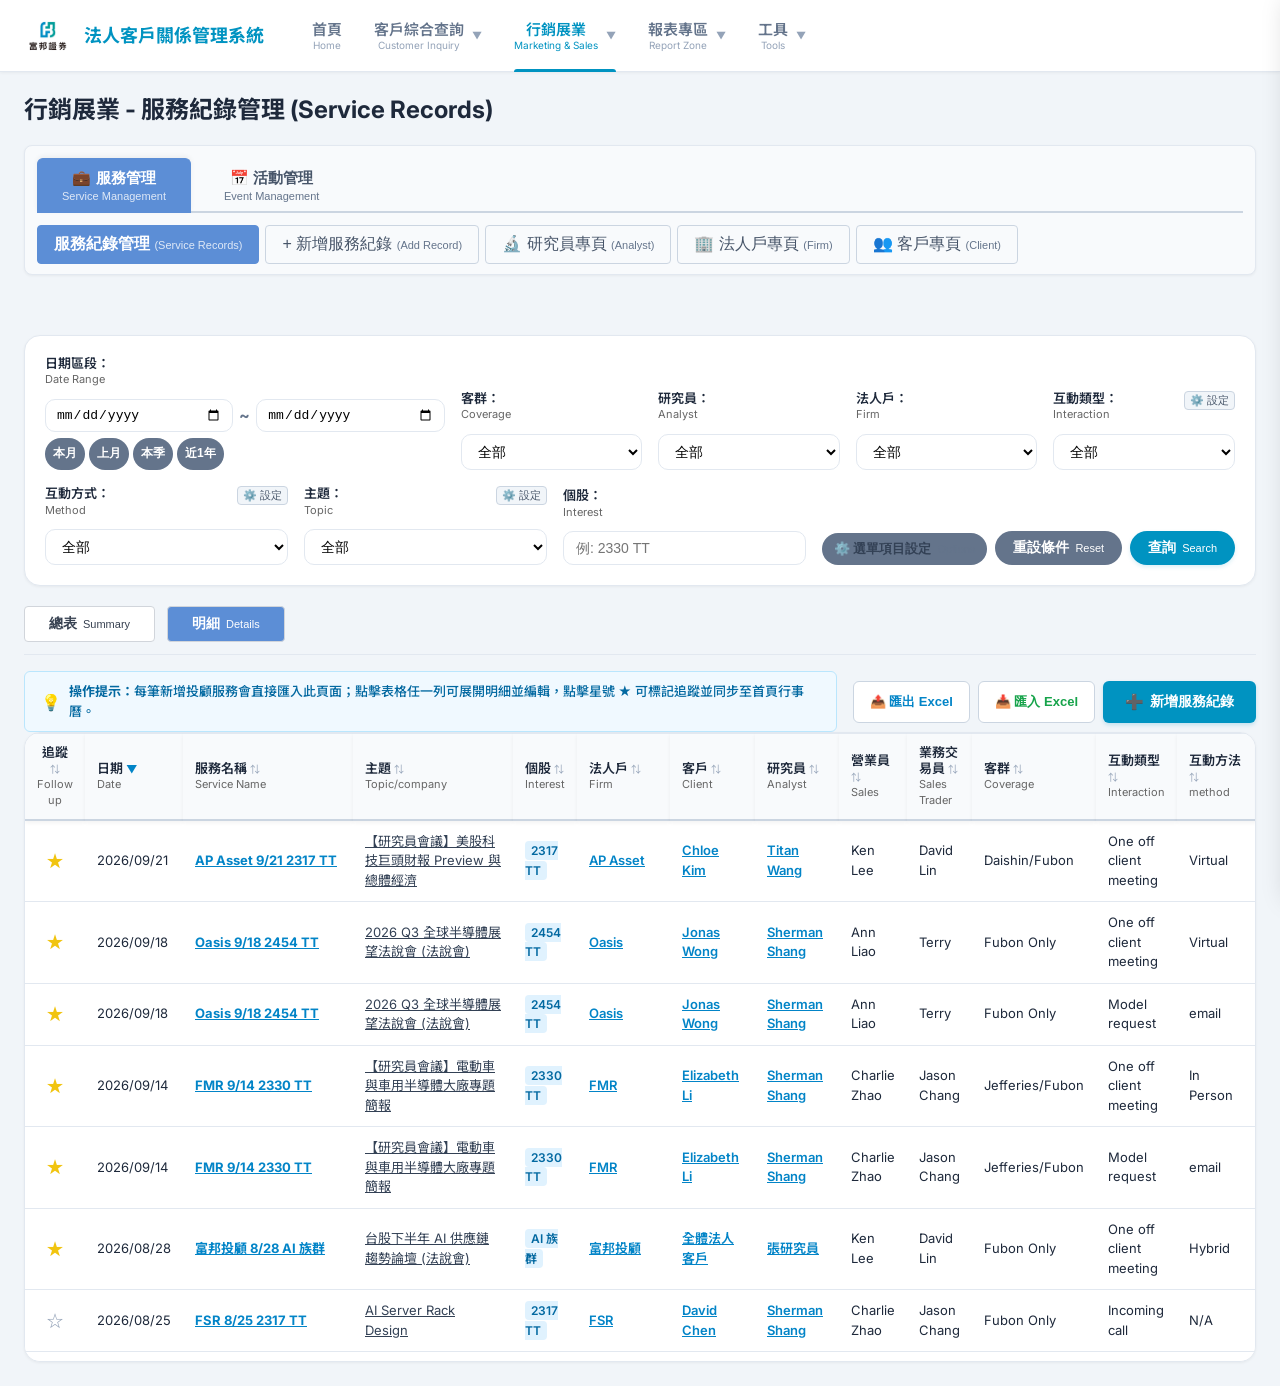
==== commit de4826d3: "feat: 新增服務管理" ====
--- a/marketing.html
+++ b/marketing.html
@@ -6,18 +6,13 @@
 <title>法人客戶關係管理系統 - 行銷展業</title>
 <link href="https://fonts.googleapis.com/css2?family=Inter:wght@400;500;600;700&family=Noto+Sans+TC:wght@400;500;700&display=swap" rel="stylesheet">
 <link rel="stylesheet" href="styles.css">
-<link rel="stylesheet" href="marketing.css">
-<script src="navbar.js"></script>
+<link rel="stylesheet" href="marketing.css?v=20260909_0845">
+<script src="navbar.js?v=20260909_1005"></script>
 </head>
 <body>
-<div id="js-error-banner" style="display:none; background:#fee2e2; border-bottom:2px solid #ef4444; color:#991b1b; padding:12px; font-family:monospace; font-size:14px; position:fixed; top:0; left:0; width:100%; z-index:99999; box-shadow:0 4px 6px rgba(0,0,0,0.1);"></div>
 <script>
 window.onerror = function(message, source, lineno, colno, error) {
-const banner = document.getElementById('js-error-banner');
-if (banner) {
-banner.style.display = 'block';
-banner.innerHTML = `⚠️ <b>JavaScript Error:</b> ${message} <br> <span style="font-size:12px; color:#555;">at ${source} (Line: ${lineno}, Col: ${colno})</span>`;
-}
+    console.error('Window error:', message, source, lineno, colno, error);
 };
 </script>
 <!-- Navbar -->
@@ -49,17 +44,17 @@
 <button class="marketing-tab-btn active" data-target="panel-records-list" style="padding: 8px 16px; border-radius: 4px; border: 1px solid #94a3b8; background: white; font-weight: 500; color: #334155; cursor: pointer; transition: all 0.2s;">
 服務紀錄管理 <span style="font-size:11px; color:#64748b; font-weight:normal;">(Service Records)</span>
 </button>
+<button class="marketing-tab-btn" data-target="panel-record-form" id="tab-new-service-btn" style="padding: 8px 16px; border-radius: 4px; border: 1px solid #cbd5e1; background: #f8fafc; font-weight: 500; color: #475569; cursor: pointer; transition: all 0.2s;">
++ 新增服務紀錄 <span style="font-size:11px; color:#64748b; font-weight:normal;">(Add Record)</span>
+</button>
 <button class="marketing-tab-btn" data-target="panel-researchers" style="padding: 8px 16px; border-radius: 4px; border: 1px solid #cbd5e1; background: #f8fafc; font-weight: 500; color: #475569; cursor: pointer; transition: all 0.2s;">
-研究員專頁 <span style="font-size:11px; color:#64748b; font-weight:normal;">(Analyst)</span>
+🔬 研究員專頁 <span style="font-size:11px; color:#64748b; font-weight:normal;">(Analyst)</span>
 </button>
-<button class="marketing-tab-btn" data-target="panel-sales" style="padding: 8px 16px; border-radius: 4px; border: 1px solid #cbd5e1; background: #f8fafc; font-weight: 500; color: #475569; cursor: pointer; transition: all 0.2s;">
-營業員專頁 <span style="font-size:11px; color:#64748b; font-weight:normal;">(Sales)</span>
-</button>
-<button class="marketing-tab-btn" data-target="panel-firms" style="padding: 8px 16px; border-radius: 4px; border: 1px solid #cbd5e1; background: #f8fafc; font-weight: 500; color: #475569; cursor: pointer; transition: all 0.2s;">
-法人戶專頁 <span style="font-size:11px; color:#64748b; font-weight:normal;">(Firm)</span>
+<button class="marketing-tab-btn" data-target="panel-firms" id="tab-firm-btn" style="padding: 8px 16px; border-radius: 4px; border: 1px solid #cbd5e1; background: #f8fafc; font-weight: 500; color: #475569; cursor: pointer; transition: all 0.2s;">
+🏢 法人戶專頁 <span style="font-size:11px; color:#64748b; font-weight:normal;">(Firm)</span>
 </button>
 <button class="marketing-tab-btn" data-target="panel-clients" style="padding: 8px 16px; border-radius: 4px; border: 1px solid #cbd5e1; background: #f8fafc; font-weight: 500; color: #475569; cursor: pointer; transition: all 0.2s;">
-客戶專頁 <span style="font-size:11px; color:#64748b; font-weight:normal;">(Client)</span>
+👥 客戶專頁 <span style="font-size:11px; color:#64748b; font-weight:normal;">(Client)</span>
 </button>
 <!-- Dynamic tabs will be appended here -->
 </div>
@@ -109,33 +104,66 @@
 
 <div class="marketing-filter-panel">
 <div class="filter-row">
-<div class="filter-group"><label style="line-height: 1.2;">日期：<br><span style="font-size:11px; font-weight:normal; color:#666;">Date</span></label><input type="date" id="filter-date"></div>
-<div class="filter-group"><label style="line-height: 1.2;">客群：<br><span style="font-size:11px; font-weight:normal; color:#666;">Coverage</span></label><select id="filter-coverage"><option>全部</option><option>Jefferies/Fubon</option><option>Fubon Only</option><option>HFT</option><option>Delta-One</option><option>未開戶客戶</option></select></div>
-<div class="filter-group"><label style="line-height: 1.2;">研究員：<br><span style="font-size:11px; font-weight:normal; color:#666;">Analyst</span></label><input type="text" id="filter-analyst" placeholder="例: Sherman Shang"></div>
-<div class="filter-group"><label style="line-height: 1.2;">法人戶：<br><span style="font-size:11px; font-weight:normal; color:#666;">Firm</span></label><input type="text" id="filter-firm" placeholder="例: FMR"></div>
-<div class="filter-group"><label style="line-height: 1.2;">互動類型：<br><span style="font-size:11px; font-weight:normal; color:#666;">Interaction</span></label>
+<div class="filter-group" style="flex: 2.2; min-width: 340px;">
+<label style="line-height: 1.2;">日期區段：<br><span style="font-size:11px; font-weight:normal; color:#666;">Date Range</span></label>
+<div style="display: flex; align-items: center; gap: 6px; flex-wrap: wrap;">
+<input type="date" id="filter-date-start" style="flex: 1; min-width: 120px; padding: 7px 10px; border: 1px solid var(--border-color); border-radius: var(--radius-md); font-size: 13px;">
+<span style="color: #64748b; font-weight: bold;">~</span>
+<input type="date" id="filter-date-end" style="flex: 1; min-width: 120px; padding: 7px 10px; border: 1px solid var(--border-color); border-radius: var(--radius-md); font-size: 13px;">
+<div class="quick-date-presets" style="display: flex; gap: 4px;">
+<button type="button" class="btn btn-secondary btn-quick-date" data-range="this-month" style="padding: 4px 8px; font-size: 12px; height: 32px; white-space: nowrap;">本月</button>
+<button type="button" class="btn btn-secondary btn-quick-date" data-range="last-month" style="padding: 4px 8px; font-size: 12px; height: 32px; white-space: nowrap;">上月</button>
+<button type="button" class="btn btn-secondary btn-quick-date" data-range="this-quarter" style="padding: 4px 8px; font-size: 12px; height: 32px; white-space: nowrap;">本季</button>
+<button type="button" class="btn btn-secondary btn-quick-date" data-range="this-year" style="padding: 4px 8px; font-size: 12px; height: 32px; white-space: nowrap;">近1年</button>
+</div>
+</div>
+</div>
+<div class="filter-group"><label style="line-height: 1.2;">客群：<br><span style="font-size:11px; font-weight:normal; color:#666;">Coverage</span></label><select id="filter-coverage"><option value="全部">全部</option><option value="Jefferies/Fubon">Jefferies/Fubon</option><option value="Fubon Only">Fubon Only</option><option value="HFT">HFT</option><option value="Delta-One">Delta-One</option><option value="未開戶客戶">未開戶客戶</option></select></div>
+<div class="filter-group"><label style="line-height: 1.2;">研究員：<br><span style="font-size:11px; font-weight:normal; color:#666;">Analyst</span></label><select id="filter-analyst"><option value="全部">全部</option><option value="Sherman Shang">Sherman Shang</option><option value="Titan Wang">Titan Wang</option><option value="Rita Wu">Rita Wu</option><option value="張研究員">張研究員</option></select></div>
+<div class="filter-group"><label style="line-height: 1.2;">法人戶：<br><span style="font-size:11px; font-weight:normal; color:#666;">Firm</span></label><select id="filter-firm"><option value="全部">全部</option><option value="FMR">FMR</option><option value="Oasis">Oasis</option><option value="AP Asset">AP Asset</option><option value="BlackRock">BlackRock</option><option value="Capital">Capital</option><option value="Cathay">Cathay</option><option value="CITI">CITI</option><option value="GIC">GIC</option><option value="HSBC">HSBC</option><option value="FSR">FSR</option></select></div>
+<div class="filter-group">
+<div style="display:flex; justify-content:space-between; align-items:flex-start;">
+    <label style="line-height: 1.2;">互動類型：<br><span style="font-size:11px; font-weight:normal; color:#666;">Interaction</span></label>
+    <button type="button" class="btn-trigger-options-modal" data-tab="type" title="動態調整互動類型選項" style="background:#F1F5F9; border:1px solid #CBD5E1; border-radius:4px; padding:1px 5px; font-size:11px; cursor:pointer; color:#475569; margin-left:4px;">⚙️ 設定</button>
+</div>
 <select id="filter-type">
-<option>全部</option>
-<option>model request</option>
-<option>bespoke client request</option>
-<option>One off client meeting ( Video)</option>
-<option>One off client meeting ( In-Person)</option>
-<option>One off company marketing ( Virtual)</option>
-<option>One off company marketing ( In-Person)</option>
+<option value="全部">全部</option>
+<option value="Model request">Model request</option>
+<option value="Bespoke client request">Bespoke client request</option>
+<option value="One off client meeting">One off client meeting</option>
+<option value="Incoming call">Incoming call</option>
 </select>
 </div>
 </div>
 <div class="filter-row" style="margin-top: 16px;">
-<div class="filter-group"><label style="line-height: 1.2;">互動方式：<br><span style="font-size:11px; font-weight:normal; color:#666;">Method</span></label>
+<div class="filter-group">
+<div style="display:flex; justify-content:space-between; align-items:flex-start;">
+    <label style="line-height: 1.2;">互動方式：<br><span style="font-size:11px; font-weight:normal; color:#666;">Method</span></label>
+    <button type="button" class="btn-trigger-options-modal" data-tab="method" title="動態調整互動方式選項" style="background:#F1F5F9; border:1px solid #CBD5E1; border-radius:4px; padding:1px 5px; font-size:11px; cursor:pointer; color:#475569; margin-left:4px;">⚙️ 設定</button>
+</div>
 <select id="filter-method">
-<option>全部</option>
-<option>In Person</option>
-<option>Incoming call</option>
-<option>email</option>
+<option value="全部">全部</option>
+<option value="In Person">In Person</option>
+<option value="Virtual">Virtual</option>
+<option value="email">email</option>
+<option value="N/A">N/A</option>
 </select>
 </div>
+<div class="filter-group">
+<div style="display:flex; justify-content:space-between; align-items:flex-start;">
+    <label style="line-height: 1.2;">主題：<br><span style="font-size:11px; font-weight:normal; color:#666;">Topic</span></label>
+    <button type="button" class="btn-trigger-options-modal" data-tab="topic" title="動態調整主題選項" style="background:#F1F5F9; border:1px solid #CBD5E1; border-radius:4px; padding:1px 5px; font-size:11px; cursor:pointer; color:#475569; margin-left:4px;">⚙️ 設定</button>
+</div>
+<select id="filter-topic">
+<option value="全部">全部</option>
+<option value="Energy Equipment & Services">Energy Equipment & Services</option>
+<option value="Oil, Gas & Consumable Fuels">Oil, Gas & Consumable Fuels</option>
+<option value="Materials">Materials</option>
+</select>
+</div>
 <div class="filter-group"><label style="line-height: 1.2;">個股：<br><span style="font-size:11px; font-weight:normal; color:#666;">Interest</span></label><input type="text" id="filter-interest" placeholder="例: 2330 TT"></div>
-<div class="filter-actions" style="margin-left: auto;">
+<div class="filter-actions" style="margin-left: auto; display: flex; gap: 8px; align-items: flex-end;">
+<button type="button" class="btn btn-secondary btn-trigger-options-modal" data-tab="type" style="padding: 7px 12px; font-size: 13px; border-color: #CBD5E1; color: #334155;" title="自訂互動類型、互動方法與主題選項">⚙️ 選單項目設定 <span style="font-size:11px; font-weight:normal; color:#64748B;">Options</span></button>
 <button class="btn btn-secondary" id="btn-reset-filters">重設條件 <span style="font-size:11px; font-weight:normal;">Reset</span></button>
 <button class="btn btn-primary" id="btn-search-records">查詢 <span style="font-size:11px; font-weight:normal;">Search</span></button>
 </div>
@@ -153,146 +181,822 @@
 <!-- Sidebar Sub-Tabs -->
 <div class="dashboard-sidebar" style="width:160px; display:flex; flex-direction:column; gap:8px;">
 <button class="sub-tab-btn active" data-sub="client" style="text-align:left; padding:10px 16px; background:#E3F2FD; color:#0D47A1; border:none; border-radius:4px; font-weight:600; cursor:pointer; font-size:14px;">客戶 <small style="display:block; font-weight:normal; color:#555;">Client</small></button>
-<button class="sub-tab-btn" data-sub="sales" style="text-align:left; padding:10px 16px; background:#F3F4F6; color:#374151; border:none; border-radius:4px; font-weight:600; cursor:pointer; font-size:14px;">營業員 <small style="display:block; font-weight:normal; color:#777;">Sales Rep</small></button>
 <button class="sub-tab-btn" data-sub="analyst" style="text-align:left; padding:10px 16px; background:#F3F4F6; color:#374151; border:none; border-radius:4px; font-weight:600; cursor:pointer; font-size:14px;">研究員 <small style="display:block; font-weight:normal; color:#777;">Analyst</small></button>
 </div>
 
 <!-- Dashboard Content Area -->
 <div class="dashboard-content" style="flex:1; background:#F8FAFC; border-radius:8px; padding:20px; border:1px solid #E2E8F0; min-height:450px;">
 <!-- Client Dashboard View -->
-<div id="sub-panel-client" class="sub-dashboard-panel active" style="display:grid; grid-template-columns: 1.2fr 1.5fr 1.1fr; gap:20px; align-items: stretch;">
-<!-- Card 1: Pie Chart -->
-<div class="dashboard-card" style="background:white; border-radius:8px; border:1px solid #E2E8F0; padding:16px; display:flex; flex-direction:column; align-items:center;">
-<h4 style="margin:0 0 16px 0; font-size:14px; color:#334155; width:100%; border-bottom:1px solid #F1F5F9; padding-bottom:8px; text-align:center;">服務時數佔比</h4>
-<div id="client-pie-chart-wrapper" style="width:100%; height:260px; display:flex; justify-content:center; align-items:center; position:relative;">
-<!-- Rendered dynamically by SVG inside JS -->
-</div>
-</div>
-<!-- Card 2: Bar + Line Chart -->
+<div id="sub-panel-client" class="sub-dashboard-panel active" style="display:grid; grid-template-columns: 1.5fr 1fr; gap:20px; align-items: stretch;">
+<!-- Card 1: Bar + Line Chart -->
 <div class="dashboard-card" style="background:white; border-radius:8px; border:1px solid #E2E8F0; padding:16px; display:flex; flex-direction:column; align-items:center;">
 <h4 style="margin:0 0 16px 0; font-size:14px; color:#334155; width:100%; border-bottom:1px solid #F1F5F9; padding-bottom:8px; text-align:center;">服務時數 vs 交易量</h4>
 <div id="client-bar-chart-wrapper" style="width:100%; height:260px;">
 <!-- Rendered dynamically by SVG inside JS -->
 </div>
 </div>
-<!-- Card 3: Ranking Table -->
+<!-- Card 2: Ranking Table -->
 <div class="dashboard-card" style="background:white; border-radius:8px; border:1px solid #E2E8F0; padding:16px;">
-<h4 style="margin:0 0 12px 0; font-size:14px; color:#334155; border-bottom:1px solid #F1F5F9; padding-bottom:8px; text-align:center;">服務效益排名</h4>
+<h4 style="margin:0 0 12px 0; font-size:14px; color:#334155; border-bottom:1px solid #F1F5F9; padding-bottom:8px; text-align:center; line-height:1.3;">服務效益排名<br><span style="font-size:11px; font-weight:normal; color:#64748b;">(呈現前10名，其餘歸類為其他)</span></h4>
 <div style="overflow-x:auto; height:260px;">
 <table class="data-table" style="min-width:100%; border:1px solid #E2E8F0;" id="client-roi-table">
 <thead>
 <tr style="background:#5C8ED6; color:white;">
-<th style="padding:6px 10px; font-size:12px; line-height:1.2; text-align:center;">客戶</th>
+<th style="padding:6px 10px; font-size:12px; line-height:1.2; text-align:center;">客戶 / 法人戶</th>
 <th style="padding:6px 10px; font-size:12px; line-height:1.2; text-align:center;">服務效益</th>
 </tr>
 </thead>
 <tbody>
-<!-- Rendered dynamically -->
+
+<tr><td style="padding:6px; font-weight:600; text-align:center;">FMR</td><td style="padding:6px; text-align:right; font-weight:700; color:#0369A1;">2,282,280</td></tr>
+<tr><td style="padding:6px; font-weight:600; text-align:center;">Oasis</td><td style="padding:6px; text-align:right; font-weight:700; color:#0369A1;">1,974,700</td></tr>
+<tr><td style="padding:6px; font-weight:600; text-align:center;">AP Asset</td><td style="padding:6px; text-align:right; font-weight:700; color:#0369A1;">1,410,720</td></tr>
+<tr><td style="padding:6px; font-weight:600; text-align:center;">FSR</td><td style="padding:6px; text-align:right; font-weight:700; color:#0369A1;">1,157,980</td></tr>
+<tr><td style="padding:6px; font-weight:600; text-align:center;">Jefferies</td><td style="padding:6px; text-align:right; font-weight:700; color:#0369A1;">950,000</td></tr>
+<tr><td style="padding:6px; font-weight:600; text-align:center;">Fidelity</td><td style="padding:6px; text-align:right; font-weight:700; color:#0369A1;">803,333</td></tr>
+<tr><td style="padding:6px; font-weight:600; text-align:center;">BlackRock</td><td style="padding:6px; text-align:right; font-weight:700; color:#0369A1;">650,000</td></tr>
+<tr><td style="padding:6px; font-weight:600; text-align:center;">Vanguard</td><td style="padding:6px; text-align:right; font-weight:700; color:#0369A1;">506,667</td></tr>
+<tr><td style="padding:6px; font-weight:600; text-align:center;">Capital</td><td style="padding:6px; text-align:right; font-weight:700; color:#0369A1;">393,333</td></tr>
+<tr><td style="padding:6px; font-weight:600; text-align:center;">Cathay</td><td style="padding:6px; text-align:right; font-weight:700; color:#0369A1;">316,667</td></tr>
 </tbody>
 </table>
 </div>
 </div>
 </div>
 
-<!-- Broker Dashboard View -->
-<div id="sub-panel-sales" class="sub-dashboard-panel" style="display:none; grid-template-columns: 1.2fr 1.5fr 1.1fr; gap:20px; align-items: stretch;">
-<!-- Card 1 -->
+
+
+<!-- Analyst Dashboard View (對齊圖一) -->
+<div id="sub-panel-analyst" class="sub-dashboard-panel" style="display:none; grid-template-columns: 1.5fr 1fr; gap:20px; align-items: stretch;">
+<!-- Card 1: 服務時數佔比 Donut Chart -->
 <div class="dashboard-card" style="background:white; border-radius:8px; border:1px solid #E2E8F0; padding:16px; display:flex; flex-direction:column; align-items:center;">
-<h4 style="margin:0 0 16px 0; font-size:14px; color:#334155; width:100%; border-bottom:1px solid #F1F5F9; padding-bottom:8px; text-align:center;">營業員服務時數佔比</h4>
-<div id="sales-pie-chart-wrapper" style="width:100%; height:260px; display:flex; justify-content:center; align-items:center;"></div>
-</div>
-<!-- Card 2 -->
-<div class="dashboard-card" style="background:white; border-radius:8px; border:1px solid #E2E8F0; padding:16px; display:flex; flex-direction:column; align-items:center;">
-<h4 style="margin:0 0 16px 0; font-size:14px; color:#334155; width:100%; border-bottom:1px solid #F1F5F9; padding-bottom:8px; text-align:center;">服務客戶數 vs 服務時數</h4>
-<div id="sales-bar-chart-wrapper" style="width:100%; height:260px;"></div>
-</div>
-<!-- Card 3 -->
+<h4 style="margin:0 0 16px 0; font-size:14px; color:#334155; width:100%; border-bottom:1px solid #F1F5F9; padding-bottom:8px; text-align:center;">服務時數佔比</h4>
+<div style="display:flex; align-items:center; justify-content:space-around; width:100%; height:260px;">
+<div id="analyst-pie-chart-wrapper" style="flex:1; display:flex; align-items:center; justify-content:center;"></div>
+<div style="font-size:12px; color:#475569; width:160px; background:#F8FAFC; padding:12px; border-radius:6px; border:1px solid #E2E8F0; line-height:1.5;">
+📍 <strong>轄下客戶被研究員服務的時數占比</strong><br>
+<span style="font-size:11px; color:#64748b;">(下頁明細層時數 duration 分鐘加總)</span>
+</div>
+</div>
+</div>
+<!-- Card 2: 研究員服務時數排名 (分鐘) Ranking Table -->
 <div class="dashboard-card" style="background:white; border-radius:8px; border:1px solid #E2E8F0; padding:16px;">
-<h4 style="margin:0 0 12px 0; font-size:14px; color:#334155; border-bottom:1px solid #F1F5F9; padding-bottom:8px; text-align:center;">營業員績效排名</h4>
-<div style="overflow-x:auto; height:260px;">
-<table class="data-table" style="min-width:100%; border:1px solid #E2E8F0;" id="sales-ranking-table">
-<thead>
-<tr style="background:#5C8ED6; color:white;">
-<th style="padding:6px 10px; font-size:12px; line-height:1.2; text-align:center;">營業員</th>
-<th style="padding:6px 10px; font-size:12px; line-height:1.2; text-align:center;">服務分數</th>
-</tr>
-</thead>
-<tbody></tbody>
-</table>
-</div>
-</div>
-</div>
-
-<!-- Analyst Dashboard View -->
-<div id="sub-panel-analyst" class="sub-dashboard-panel" style="display:none; grid-template-columns: 1.2fr 1.5fr 1.1fr; gap:20px; align-items: stretch;">
-<!-- Card 1 -->
-<div class="dashboard-card" style="background:white; border-radius:8px; border:1px solid #E2E8F0; padding:16px; display:flex; flex-direction:column; align-items:center;">
-<h4 style="margin:0 0 16px 0; font-size:14px; color:#334155; width:100%; border-bottom:1px solid #F1F5F9; padding-bottom:8px; text-align:center;">研究員服務時數佔比</h4>
-<div id="analyst-pie-chart-wrapper" style="width:100%; height:260px; display:flex; justify-content:center; align-items:center;"></div>
-</div>
-<!-- Card 2 -->
-<div class="dashboard-card" style="background:white; border-radius:8px; border:1px solid #E2E8F0; padding:16px; display:flex; flex-direction:column; align-items:center;">
-<h4 style="margin:0 0 16px 0; font-size:14px; color:#334155; width:100%; border-bottom:1px solid #F1F5F9; padding-bottom:8px; text-align:center;">研究員個股推薦次數</h4>
-<div id="analyst-bar-chart-wrapper" style="width:100%; height:260px;"></div>
-</div>
-<!-- Card 3 -->
-<div class="dashboard-card" style="background:white; border-radius:8px; border:1px solid #E2E8F0; padding:16px;">
-<h4 style="margin:0 0 12px 0; font-size:14px; color:#334155; border-bottom:1px solid #F1F5F9; padding-bottom:8px; text-align:center;">研究員能量排行</h4>
+<h4 style="margin:0 0 12px 0; font-size:14px; color:#334155; border-bottom:1px solid #F1F5F9; padding-bottom:8px; text-align:center;">研究員服務時數排名 (分鐘)</h4>
 <div style="overflow-x:auto; height:260px;">
 <table class="data-table" style="min-width:100%; border:1px solid #E2E8F0;" id="analyst-ranking-table">
 <thead>
 <tr style="background:#5C8ED6; color:white;">
 <th style="padding:6px 10px; font-size:12px; line-height:1.2; text-align:center;">研究員</th>
-<th style="padding:6px 10px; font-size:12px; line-height:1.2; text-align:center;">服務次數</th>
+<th style="padding:6px 10px; font-size:12px; line-height:1.2; text-align:center;">服務總時數 (分鐘)</th>
 </tr>
 </thead>
-<tbody></tbody>
+<tbody>
+
+<tr>
+    <td style="padding:6px; font-weight:600; text-align:center;">Sherman Shang</td>
+    <td style="padding:6px; text-align:right; font-weight:700; color:#7C3AED;">390 min</td>
+</tr>
+<tr>
+    <td style="padding:6px; font-weight:600; text-align:center;">Titan Wang</td>
+    <td style="padding:6px; text-align:right; font-weight:700; color:#7C3AED;">350 min</td>
+</tr>
+<tr>
+    <td style="padding:6px; font-weight:600; text-align:center;">Rita Wu</td>
+    <td style="padding:6px; text-align:right; font-weight:700; color:#7C3AED;">380 min</td>
+</tr>
+</tbody>
 </table>
 </div>
 </div>
 </div>
 </div>
-
-<!-- Details Table Panel -->
-<div id="details-list-panel" class="dashboard-panel active" style="display:block;">
-<div class="top-actions">
-<div style="font-size: 13px; color: var(--color-personal); font-weight: 500;">
-提示: 點擊表格該服務進行查看或展開編輯，每筆新增投顧服務會直接匯入此頁面
-</div>
-<!-- 醒目的新增按鈕 -->
-<button class="btn btn-primary" id="btn-new-record" style="font-size: 15px; padding: 10px 24px;">+ 新增服務紀錄</button>
-</div>
-
-<div class="data-table-wrapper">
+</div> <!-- /#summary-dashboard-panel -->
+
+<!-- Details Table Panel (對齊圖二) -->
+<div id="details-list-panel" class="dashboard-panel" style="display:flex; flex-direction:column; gap:12px;">
+<div class="top-actions" style="display:flex; justify-content:space-between; align-items:center; gap:16px; margin-bottom: 0;">
+<div style="flex:1; font-size: 13px; color: #0369A1; background: #F0F9FF; padding: 10px 16px; border-radius: 6px; border: 1px solid #BAE6FD; display: flex; align-items: center; gap: 8px; font-weight: 500;">
+    <span style="font-size: 16px;">💡</span>
+    <span><strong>操作提示：</strong>每筆新增投顧服務會直接匯入此頁面；點擊表格任一列可展開明細並編輯，點擊星號 ★ 可標記追蹤並同步至首頁行事曆。</span>
+</div>
+<div style="display: flex; align-items: center; gap: 8px;">
+    <button type="button" class="btn btn-secondary btn-export-excel" data-type="service" style="padding: 9px 16px; font-size: 13px; border: 1px solid #cbd5e1; background: white; color: #0284c7; border-radius: 6px; cursor: pointer; display: inline-flex; align-items: center; gap: 6px; font-weight: 600; height: 42px;" title="匯出服務紀錄明細為 Excel/CSV">
+        📤 匯出 Excel
+    </button>
+    <button type="button" class="btn btn-secondary btn-import-excel" data-type="service" style="padding: 9px 16px; font-size: 13px; border: 1px solid #cbd5e1; background: white; color: #16a34a; border-radius: 6px; cursor: pointer; display: inline-flex; align-items: center; gap: 6px; font-weight: 600; height: 42px;" title="自 Excel/CSV 匯入服務紀錄">
+        📥 匯入 Excel
+    </button>
+    <!-- 醒目的新增按鈕 -->
+    <button class="btn btn-primary" id="btn-new-record" style="font-size: 14px; font-weight: 600; padding: 10px 22px; white-space: nowrap; background: #0093C1; border-color: #0093C1; color: white; border-radius: 6px; display: flex; align-items: center; gap: 6px; box-shadow: 0 2px 4px rgba(0,147,193,0.2); cursor: pointer; height: 42px;">
+        <span style="font-size: 15px;">➕</span> 新增服務紀錄
+    </button>
+</div>
+</div>
+
+<div class="data-table-wrapper" style="margin-top:0;">
 <table class="data-table" id="service-records-table">
 <thead>
 <tr>
-<th style="line-height: 1.2; text-align: center; width: 60px;">釘選<br><span style="font-size:11px; font-weight:normal; color:#666;">Pin</span></th>
-<th style="line-height: 1.2;">日期<br><span style="font-size:11px; font-weight:normal; color:#666;">Date</span></th>
-<th style="line-height: 1.2;">客群<br><span style="font-size:11px; font-weight:normal; color:#666;">Coverage</span></th>
-<th style="line-height: 1.2;">研究員<br><span style="font-size:11px; font-weight:normal; color:#666;">Analyst</span></th>
-<th style="line-height: 1.2;">營業員<br><span style="font-size:11px; font-weight:normal; color:#666;">Sales</span></th>
-<th style="line-height: 1.2;">業務交易員<br><span style="font-size:11px; font-weight:normal; color:#666;">Sales Trader</span></th>
-<th style="line-height: 1.2;">法人戶<br><span style="font-size:11px; font-weight:normal; color:#666;">Firm</span></th>
-<th style="line-height: 1.2;">客戶<br><span style="font-size:11px; font-weight:normal; color:#666;">Client</span></th>
-<th title="Interaction" style="line-height: 1.2;">互動類型<br><span style="font-size:11px; font-weight:normal; color:#666;">Interaction</span></th>
-<th title="Methods" style="line-height: 1.2;">互動方法<br><span style="font-size:11px; font-weight:normal; color:#666;">Method</span></th>
-<th style="line-height: 1.2;">時長<br><span style="font-size:11px; font-weight:normal; color:#666;">Duration (min)</span></th>
-<th style="line-height: 1.2;">人數<br><span style="font-size:11px; font-weight:normal; color:#666;">Format</span></th>
-<th style="line-height: 1.2;">時間<br><span style="font-size:11px; font-weight:normal; color:#666;">Time</span></th>
-<th style="line-height: 1.2;">Contact<br><span style="font-size:11px; font-weight:normal; color:#666;">(email)</span></th>
-<th style="line-height: 1.2;">主題<br><span style="font-size:11px; font-weight:normal; color:#666;">Topic/Company</span></th>
-<th style="line-height: 1.2;">個股<br><span style="font-size:11px; font-weight:normal; color:#666;">Interest</span></th>
-<th style="line-height: 1.2;">研究員 email<br><span style="font-size:11px; font-weight:normal; color:#666;">Analyst Email</span></th>
+<th class="sortable-th" data-sort-key="followUp" style="line-height: 1.2; text-align: center; width: 60px;" title="點擊依追蹤排序">追蹤 <span class="sort-icon" style="font-size: 10px; color: #94A3B8;">⇅</span><br><span style="font-size:11px; font-weight:normal; color:#666;">Follow up</span></th>
+<th class="sortable-th sort-active" data-sort-key="date" style="line-height: 1.2;" title="點擊依日期排序（目前由近至遠）">日期 <span class="sort-icon" style="font-size: 11px; color: #0284c7; font-weight: bold;">▼</span><br><span style="font-size:11px; font-weight:normal; color:#666;">Date</span></th>
+<th class="sortable-th" data-sort-key="serviceName" style="line-height: 1.2; min-width: 170px;" title="點擊依服務名稱排序">服務名稱 <span class="sort-icon" style="font-size: 10px; color: #94A3B8;">⇅</span><br><span style="font-size:11px; font-weight:normal; color:#666;">Service Name</span></th>
+<th class="sortable-th" data-sort-key="topic" style="line-height: 1.2; min-width: 160px;" title="點擊依主題排序">主題 <span class="sort-icon" style="font-size: 10px; color: #94A3B8;">⇅</span><br><span style="font-size:11px; font-weight:normal; color:#666;">Topic/company</span></th>
+<th class="sortable-th" data-sort-key="interest" style="line-height: 1.2;" title="點擊依個股排序">個股 <span class="sort-icon" style="font-size: 10px; color: #94A3B8;">⇅</span><br><span style="font-size:11px; font-weight:normal; color:#666;">Interest</span></th>
+<th class="sortable-th" data-sort-key="firm" style="line-height: 1.2;" title="點擊依法人戶排序">法人戶 <span class="sort-icon" style="font-size: 10px; color: #94A3B8;">⇅</span><br><span style="font-size:11px; font-weight:normal; color:#666;">Firm</span></th>
+<th class="sortable-th" data-sort-key="client" style="line-height: 1.2;" title="點擊依客戶排序">客戶 <span class="sort-icon" style="font-size: 10px; color: #94A3B8;">⇅</span><br><span style="font-size:11px; font-weight:normal; color:#666;">Client</span></th>
+<th class="sortable-th" data-sort-key="analyst" style="line-height: 1.2;" title="點擊依研究員排序">研究員 <span class="sort-icon" style="font-size: 10px; color: #94A3B8;">⇅</span><br><span style="font-size:11px; font-weight:normal; color:#666;">Analyst</span></th>
+<th class="sortable-th" data-sort-key="sales" style="line-height: 1.2;" title="點擊依營業員排序">營業員 <span class="sort-icon" style="font-size: 10px; color: #94A3B8;">⇅</span><br><span style="font-size:11px; font-weight:normal; color:#666;">Sales</span></th>
+<th class="sortable-th" data-sort-key="salesTrader" style="line-height: 1.2;" title="點擊依業務交易員排序">業務交易員 <span class="sort-icon" style="font-size: 10px; color: #94A3B8;">⇅</span><br><span style="font-size:11px; font-weight:normal; color:#666;">Sales Trader</span></th>
+<th class="sortable-th" data-sort-key="coverage" style="line-height: 1.2;" title="點擊依客群排序">客群 <span class="sort-icon" style="font-size: 10px; color: #94A3B8;">⇅</span><br><span style="font-size:11px; font-weight:normal; color:#666;">Coverage</span></th>
+<th class="sortable-th" data-sort-key="type" title="點擊依互動類型排序" style="line-height: 1.2;">互動類型 <span class="sort-icon" style="font-size: 10px; color: #94A3B8;">⇅</span><br><span style="font-size:11px; font-weight:normal; color:#666;">Interaction</span></th>
+<th class="sortable-th" data-sort-key="method" title="點擊依互動方法排序" style="line-height: 1.2;">互動方法 <span class="sort-icon" style="font-size: 10px; color: #94A3B8;">⇅</span><br><span style="font-size:11px; font-weight:normal; color:#666;">method</span></th>
+<th class="sortable-th" data-sort-key="duration" style="line-height: 1.2;" title="點擊依時數排序">時數 <span class="sort-icon" style="font-size: 10px; color: #94A3B8;">⇅</span><br><span style="font-size:11px; font-weight:normal; color:#666;">Duration (min)</span></th>
+<th class="sortable-th" data-sort-key="format" style="line-height: 1.2;" title="點擊依人數/形式排序">人數 <span class="sort-icon" style="font-size: 10px; color: #94A3B8;">⇅</span><br><span style="font-size:11px; font-weight:normal; color:#666;">format</span></th>
+<th class="sortable-th" data-sort-key="time" style="line-height: 1.2;" title="點擊依時間排序">時間 <span class="sort-icon" style="font-size: 10px; color: #94A3B8;">⇅</span><br><span style="font-size:11px; font-weight:normal; color:#666;">Time</span></th>
+<th class="sortable-th" data-sort-key="email" style="line-height: 1.2;" title="點擊依Contact Email排序">Contact <span class="sort-icon" style="font-size: 10px; color: #94A3B8;">⇅</span><br><span style="font-size:11px; font-weight:normal; color:#666;">(email)</span></th>
+<th class="sortable-th" data-sort-key="analystEmail" style="line-height: 1.2;" title="點擊依研究員Email排序">研究員 email <span class="sort-icon" style="font-size: 10px; color: #94A3B8;">⇅</span><br><span style="font-size:11px; font-weight:normal; color:#666;">Analyst Email</span></th>
 </tr>
 </thead>
 <tbody>
-<!-- Mock Row 1 -->
+<tr class="record-row" data-id="s-sep-4-1">
+<td style="text-align: center;"><button class="service-pin-btn" data-id="s-sep-4-1" style="background:none; border:none; font-size:18px; cursor:pointer; color:#f1c40f;" title="已釘選至首頁 (點擊可取消釘選)">★</button></td>
+<td>2026/09/21</td>
+<td><span class="text-link trigger-form" style="font-weight: 700; color: #0284c7; cursor: pointer;" title="點擊編輯此筆服務">FMR 9/21 【研究員會議】美股科技巨頭財報 Preview 與總體經濟</span></td>
+<td><span class="text-link trigger-form" style="color: #334155; cursor: pointer;">【研究員會議】美股科技巨頭財報 Preview 與總體經濟</span></td>
+<td><span style="background: #e0f2fe; color: #0369a1; padding: 2px 6px; border-radius: 4px; font-size: 12px; font-weight: 600;">2317 TT</span></td>
+<td><span class="text-link trigger-firm">AP Asset</span></td>
+<td><span class="text-link trigger-client">Chloe Kim</span></td>
+<td><span class="text-link trigger-researcher">Titan Wang</span></td>
+<td>Ken Lee</td>
+<td>David Lin</td>
+<td>Daishin/Fubon</td>
+<td>One off client meeting</td>
+<td>Virtual</td>
+<td>90</td>
+<td>30人</td>
+<td>09:30</td>
+<td><span class="text-link">Chloe.kim@apasset.com</span></td>
+<td><span class="text-link trigger-researcher">titan.wang@fubon.com</span></td>
+</tr>
+<tr class="record-row" data-id="s-sep-3-1">
+<td style="text-align: center;"><button class="service-pin-btn" data-id="s-sep-3-1" style="background:none; border:none; font-size:18px; cursor:pointer; color:#f1c40f;" title="已釘選至首頁 (點擊可取消釘選)">★</button></td>
+<td>2026/09/18</td>
+<td><span class="text-link trigger-form" style="font-weight: 700; color: #0284c7; cursor: pointer;" title="點擊編輯此筆服務">FMR 9/18 2026 Q3 全球半導體展望法說會 (法說會)</span></td>
+<td><span class="text-link trigger-form" style="color: #334155; cursor: pointer;">2026 Q3 全球半導體展望法說會 (法說會)</span></td>
+<td><span style="background: #e0f2fe; color: #0369a1; padding: 2px 6px; border-radius: 4px; font-size: 12px; font-weight: 600;">2454 TT</span></td>
+<td><span class="text-link trigger-firm">Oasis</span></td>
+<td><span class="text-link trigger-client">Jonas Wong</span></td>
+<td><span class="text-link trigger-researcher">Sherman Shang</span></td>
+<td>Ann Liao</td>
+<td>Terry</td>
+<td>Fubon Only</td>
+<td>One off client meeting</td>
+<td>Virtual</td>
+<td>90</td>
+<td>60人</td>
+<td>10:00</td>
+<td><span class="text-link">Jonas.wong@oasis.com</span></td>
+<td><span class="text-link trigger-researcher">Sherman.shang@fubon.com</span></td>
+</tr>
+<tr class="record-row" data-id="s-sep-3-2">
+<td style="text-align: center;"><button class="service-pin-btn" data-id="s-sep-3-2" style="background:none; border:none; font-size:18px; cursor:pointer; color:#f1c40f;" title="已釘選至首頁 (點擊可取消釘選)">★</button></td>
+<td>2026/09/18</td>
+<td><span class="text-link trigger-form" style="font-weight: 700; color: #0284c7; cursor: pointer;" title="點擊編輯此筆服務">FMR 9/18 2026 Q3 全球半導體展望法說會 (法說會)</span></td>
+<td><span class="text-link trigger-form" style="color: #334155; cursor: pointer;">2026 Q3 全球半導體展望法說會 (法說會)</span></td>
+<td><span style="background: #e0f2fe; color: #0369a1; padding: 2px 6px; border-radius: 4px; font-size: 12px; font-weight: 600;">2454 TT</span></td>
+<td><span class="text-link trigger-firm">Oasis</span></td>
+<td><span class="text-link trigger-client">Jonas Wong</span></td>
+<td><span class="text-link trigger-researcher">Sherman Shang</span></td>
+<td>Ann Liao</td>
+<td>Terry</td>
+<td>Fubon Only</td>
+<td>Model request</td>
+<td>email</td>
+<td>45</td>
+<td>1x1</td>
+<td>10:00</td>
+<td><span class="text-link">Jonas.wong@oasis.com</span></td>
+<td><span class="text-link trigger-researcher">Sherman.shang@fubon.com</span></td>
+</tr>
+<tr class="record-row" data-id="s-sep-2-1">
+<td style="text-align: center;"><button class="service-pin-btn" data-id="s-sep-2-1" style="background:none; border:none; font-size:18px; cursor:pointer; color:#f1c40f;" title="已釘選至首頁 (點擊可取消釘選)">★</button></td>
+<td>2026/09/14</td>
+<td><span class="text-link trigger-form" style="font-weight: 700; color: #0284c7; cursor: pointer;" title="點擊編輯此筆服務">FMR 9/14 【研究員會議】電動車與車用半導體大廠專題簡報</span></td>
+<td><span class="text-link trigger-form" style="color: #334155; cursor: pointer;">【研究員會議】電動車與車用半導體大廠專題簡報</span></td>
+<td><span style="background: #e0f2fe; color: #0369a1; padding: 2px 6px; border-radius: 4px; font-size: 12px; font-weight: 600;">2330 TT</span></td>
+<td><span class="text-link trigger-firm">FMR</span></td>
+<td><span class="text-link trigger-client">Elizabeth Li</span></td>
+<td><span class="text-link trigger-researcher">Sherman Shang</span></td>
+<td>Charlie Zhao</td>
+<td>Jason Chang</td>
+<td>Jefferies/Fubon</td>
+<td>One off client meeting</td>
+<td>In Person</td>
+<td>90</td>
+<td>18人</td>
+<td>15:00</td>
+<td><span class="text-link">Elizabeth.li@FMR.com</span></td>
+<td><span class="text-link trigger-researcher">Sherman.shang@fubon.com</span></td>
+</tr>
+<tr class="record-row" data-id="s-sep-2-2">
+<td style="text-align: center;"><button class="service-pin-btn" data-id="s-sep-2-2" style="background:none; border:none; font-size:18px; cursor:pointer; color:#f1c40f;" title="已釘選至首頁 (點擊可取消釘選)">★</button></td>
+<td>2026/09/14</td>
+<td><span class="text-link trigger-form" style="font-weight: 700; color: #0284c7; cursor: pointer;" title="點擊編輯此筆服務">FMR 9/14 【研究員會議】電動車與車用半導體大廠專題簡報</span></td>
+<td><span class="text-link trigger-form" style="color: #334155; cursor: pointer;">【研究員會議】電動車與車用半導體大廠專題簡報</span></td>
+<td><span style="background: #e0f2fe; color: #0369a1; padding: 2px 6px; border-radius: 4px; font-size: 12px; font-weight: 600;">2330 TT</span></td>
+<td><span class="text-link trigger-firm">FMR</span></td>
+<td><span class="text-link trigger-client">Elizabeth Li</span></td>
+<td><span class="text-link trigger-researcher">Sherman Shang</span></td>
+<td>Charlie Zhao</td>
+<td>Jason Chang</td>
+<td>Jefferies/Fubon</td>
+<td>Model request</td>
+<td>email</td>
+<td>45</td>
+<td>1x1</td>
+<td>15:00</td>
+<td><span class="text-link">Elizabeth.li@FMR.com</span></td>
+<td><span class="text-link trigger-researcher">Sherman.shang@fubon.com</span></td>
+</tr>
+<tr class="record-row" data-id="service-804">
+<td style="text-align: center;"><button class="service-pin-btn" data-id="service-804" style="background:none; border:none; font-size:18px; cursor:pointer; color:#94A3B8;" title="點擊可釘選至首頁">☆</button></td>
+<td>2026/08/25</td>
+<td><span class="text-link trigger-form" style="font-weight: 700; color: #0284c7; cursor: pointer;" title="點擊編輯此筆服務">FMR 8/25 AI Server Rack Design</span></td>
+<td><span class="text-link trigger-form" style="color: #334155; cursor: pointer;">AI Server Rack Design</span></td>
+<td><span style="background: #e0f2fe; color: #0369a1; padding: 2px 6px; border-radius: 4px; font-size: 12px; font-weight: 600;">2317 TT</span></td>
+<td><span class="text-link trigger-firm">FSR</span></td>
+<td><span class="text-link trigger-client">David Chen</span></td>
+<td><span class="text-link trigger-researcher">Sherman Shang</span></td>
+<td>Charlie Zhao</td>
+<td>Jason Chang</td>
+<td>Fubon Only</td>
+<td>Incoming call</td>
+<td>N/A</td>
+<td>40</td>
+<td>1x1</td>
+<td>15:30</td>
+<td><span class="text-link">david.chen@fsr.com</span></td>
+<td><span class="text-link trigger-researcher">Sherman.shang@fubon.com</span></td>
+</tr>
+<tr class="record-row" data-id="service-3">
+<td style="text-align: center;"><button class="service-pin-btn" data-id="service-3" style="background:none; border:none; font-size:18px; cursor:pointer; color:#94A3B8;" title="點擊可釘選至首頁">☆</button></td>
+<td>2026/08/18</td>
+<td><span class="text-link trigger-form" style="font-weight: 700; color: #0284c7; cursor: pointer;" title="點擊編輯此筆服務">AP Asset 8/18 2603 TT</span></td>
+<td><span class="text-link trigger-form" style="color: #334155; cursor: pointer;">Global Shipping Spot Rates</span></td>
+<td><span style="background: #e0f2fe; color: #0369a1; padding: 2px 6px; border-radius: 4px; font-size: 12px; font-weight: 600;">2603 TT</span></td>
+<td><span class="text-link trigger-firm">AP Asset</span></td>
+<td><span class="text-link trigger-client">Chole Kim</span></td>
+<td><span class="text-link trigger-researcher">Rita Wu</span></td>
+<td>Ken Lee</td>
+<td>David Lin</td>
+<td>Daishin/Fubon</td>
+<td>One off client meeting</td>
+<td>In Person</td>
+<td>60</td>
+<td>GROUP</td>
+<td>09:00</td>
+<td><span class="text-link">Chloe.kim@apasset.com</span></td>
+<td><span class="text-link trigger-researcher">rita.wu@fubon.com</span></td>
+</tr>
+<tr class="record-row" data-id="service-2">
+<td style="text-align: center;"><button class="service-pin-btn" data-id="service-2" style="background:none; border:none; font-size:18px; cursor:pointer; color:#94A3B8;" title="點擊可釘選至首頁">☆</button></td>
+<td>2026/08/11</td>
+<td><span class="text-link trigger-form" style="font-weight: 700; color: #0284c7; cursor: pointer;" title="點擊編輯此筆服務">FMR 8/11 MediaTek Mobile SoC</span></td>
+<td><span class="text-link trigger-form" style="color: #334155; cursor: pointer;">MediaTek Mobile SoC</span></td>
+<td><span style="background: #e0f2fe; color: #0369a1; padding: 2px 6px; border-radius: 4px; font-size: 12px; font-weight: 600;">2454 TT</span></td>
+<td><span class="text-link trigger-firm">Oasis</span></td>
+<td><span class="text-link trigger-client">Jonas Wong</span></td>
+<td><span class="text-link trigger-researcher">Titan Wang</span></td>
+<td>Ann Liao</td>
+<td>Terry</td>
+<td>Fubon Only</td>
+<td>Bespoke client request</td>
+<td>email</td>
+<td>30</td>
+<td>1x1</td>
+<td>11:00</td>
+<td><span class="text-link">Jonas.wong@oasis.com</span></td>
+<td><span class="text-link trigger-researcher">titan.wang@fubon.com</span></td>
+</tr>
 <tr class="record-row" data-id="service-1">
-<td style="text-align: center;"><button class="service-pin-btn" data-id="service-1" style="background:none; border:none; font-size:18px; cursor:pointer; color:#f1c40f;">☆</button></td>
-<td>2025/08/10</td><td>Jefferies/Fubon</td><td><span class="text-link trigger-researcher" title="前往專頁">Sherman Shang</span></td><td><span class="text-link trigger-sales">Charlie Zhao</span></td><td>Jason Chang</td><td><span class="text-link trigger-firm" title="前往專頁">FMR</span></td><td><span class="text-link trigger-client" title="前往專頁">Elizabeth Li</span></td>
-<td>One off client meeting (video)</td><td>Incoming call</td><td>15</td><td>1x1</td><td>10:05</td>
-<td><span class="text-link">Elizabeth.li@FMR.com</span></td><td><span class="text-link trigger-form">TSMC 2Q earnings</span></td><td>2330 TT</td><td>Sherman.shang@fubon.com</td>
+<td style="text-align: center;"><button class="service-pin-btn" data-id="service-1" style="background:none; border:none; font-size:18px; cursor:pointer; color:#f1c40f;" title="已釘選至首頁 (點擊可取消釘選)">★</button></td>
+<td>2026/08/04</td>
+<td><span class="text-link trigger-form" style="font-weight: 700; color: #0284c7; cursor: pointer;" title="點擊編輯此筆服務">FMR 8/4 Advanced Packaging CoWoS-L</span></td>
+<td><span class="text-link trigger-form" style="color: #334155; cursor: pointer;">Advanced Packaging CoWoS-L</span></td>
+<td><span style="background: #e0f2fe; color: #0369a1; padding: 2px 6px; border-radius: 4px; font-size: 12px; font-weight: 600;">2330 TT</span></td>
+<td><span class="text-link trigger-firm">FMR</span></td>
+<td><span class="text-link trigger-client">Elizabeth Li</span></td>
+<td><span class="text-link trigger-researcher">Sherman Shang</span></td>
+<td>Charlie Zhao</td>
+<td>Jason Chang</td>
+<td>Jefferies/Fubon</td>
+<td>One off client meeting</td>
+<td>Virtual</td>
+<td>45</td>
+<td>1x1</td>
+<td>10:05</td>
+<td><span class="text-link">Elizabeth.li@FMR.com</span></td>
+<td><span class="text-link trigger-researcher">Sherman.shang@fubon.com</span></td>
+</tr>
+<tr class="record-row" data-id="service-703">
+<td style="text-align: center;"><button class="service-pin-btn" data-id="service-703" style="background:none; border:none; font-size:18px; cursor:pointer; color:#94A3B8;" title="點擊可釘選至首頁">☆</button></td>
+<td>2026/07/23</td>
+<td><span class="text-link trigger-form" style="font-weight: 700; color: #0284c7; cursor: pointer;" title="點擊編輯此筆服務">FMR 7/23 Subsea Cable & Telecommunication</span></td>
+<td><span class="text-link trigger-form" style="color: #334155; cursor: pointer;">Subsea Cable & Telecommunication</span></td>
+<td><span style="background: #e0f2fe; color: #0369a1; padding: 2px 6px; border-radius: 4px; font-size: 12px; font-weight: 600;">2412 TT</span></td>
+<td><span class="text-link trigger-firm">Capital</span></td>
+<td><span class="text-link trigger-client">Amanda Brown</span></td>
+<td><span class="text-link trigger-researcher">Rita Wu</span></td>
+<td>Ken Lee</td>
+<td>David Lin</td>
+<td>Fubon Only</td>
+<td>Model request</td>
+<td>email</td>
+<td>45</td>
+<td>1x1</td>
+<td>11:00</td>
+<td><span class="text-link">abrown@capital.com</span></td>
+<td><span class="text-link trigger-researcher">rita.wu@fubon.com</span></td>
+</tr>
+<tr class="record-row" data-id="service-702">
+<td style="text-align: center;"><button class="service-pin-btn" data-id="service-702" style="background:none; border:none; font-size:18px; cursor:pointer; color:#94A3B8;" title="點擊可釘選至首頁">☆</button></td>
+<td>2026/07/15</td>
+<td><span class="text-link trigger-form" style="font-weight: 700; color: #0284c7; cursor: pointer;" title="點擊編輯此筆服務">Oasis 7/15 2881 TT</span></td>
+<td><span class="text-link trigger-form" style="color: #334155; cursor: pointer;">Financial Sector Q2 Dividends</span></td>
+<td><span style="background: #e0f2fe; color: #0369a1; padding: 2px 6px; border-radius: 4px; font-size: 12px; font-weight: 600;">2881 TT</span></td>
+<td><span class="text-link trigger-firm">Vanguard</span></td>
+<td><span class="text-link trigger-client">Robert Taylor</span></td>
+<td><span class="text-link trigger-researcher">Titan Wang</span></td>
+<td>Ann Liao</td>
+<td>Terry</td>
+<td>Jefferies/Fubon</td>
+<td>One off client meeting</td>
+<td>In Person</td>
+<td>30</td>
+<td>1x1</td>
+<td>14:00</td>
+<td><span class="text-link">rtaylor@vanguard.com</span></td>
+<td><span class="text-link trigger-researcher">titan.wang@fubon.com</span></td>
+</tr>
+<tr class="record-row" data-id="service-701">
+<td style="text-align: center;"><button class="service-pin-btn" data-id="service-701" style="background:none; border:none; font-size:18px; cursor:pointer; color:#94A3B8;" title="點擊可釘選至首頁">☆</button></td>
+<td>2026/07/08</td>
+<td><span class="text-link trigger-form" style="font-weight: 700; color: #0284c7; cursor: pointer;" title="點擊編輯此筆服務">FMR 7/8 2330 TT</span></td>
+<td><span class="text-link trigger-form" style="color: #334155; cursor: pointer;">TSMC 2Q Earnings & Capex Update</span></td>
+<td><span style="background: #e0f2fe; color: #0369a1; padding: 2px 6px; border-radius: 4px; font-size: 12px; font-weight: 600;">2330 TT</span></td>
+<td><span class="text-link trigger-firm">BlackRock</span></td>
+<td><span class="text-link trigger-client">Jennifer Wu</span></td>
+<td><span class="text-link trigger-researcher">Sherman Shang</span></td>
+<td>Charlie Zhao</td>
+<td>Jason Chang</td>
+<td>Fubon Only</td>
+<td>One off client meeting</td>
+<td>Virtual</td>
+<td>60</td>
+<td>1x1</td>
+<td>10:30</td>
+<td><span class="text-link">jwu@blackrock.com</span></td>
+<td><span class="text-link trigger-researcher">Sherman.shang@fubon.com</span></td>
+</tr>
+<tr class="record-row" data-id="service-603">
+<td style="text-align: center;"><button class="service-pin-btn" data-id="service-603" style="background:none; border:none; font-size:18px; cursor:pointer; color:#94A3B8;" title="點擊可釘選至首頁">☆</button></td>
+<td>2026/06/25</td>
+<td><span class="text-link trigger-form" style="font-weight: 700; color: #0284c7; cursor: pointer;" title="點擊編輯此筆服務">FMR 6/25 Container Freight Rate Surges</span></td>
+<td><span class="text-link trigger-form" style="color: #334155; cursor: pointer;">Container Freight Rate Surges</span></td>
+<td><span style="background: #e0f2fe; color: #0369a1; padding: 2px 6px; border-radius: 4px; font-size: 12px; font-weight: 600;">2609 TT</span></td>
+<td><span class="text-link trigger-firm">Fidelity</span></td>
+<td><span class="text-link trigger-client">Michael Smith</span></td>
+<td><span class="text-link trigger-researcher">Rita Wu</span></td>
+<td>Ken Lee</td>
+<td>David Lin</td>
+<td>Jefferies/Fubon</td>
+<td>Bespoke client request</td>
+<td>email</td>
+<td>50</td>
+<td>1x1</td>
+<td>16:30</td>
+<td><span class="text-link">msmith@fidelity.com</span></td>
+<td><span class="text-link trigger-researcher">rita.wu@fubon.com</span></td>
+</tr>
+<tr class="record-row" data-id="service-602">
+<td style="text-align: center;"><button class="service-pin-btn" data-id="service-602" style="background:none; border:none; font-size:18px; cursor:pointer; color:#94A3B8;" title="點擊可釘選至首頁">☆</button></td>
+<td>2026/06/12</td>
+<td><span class="text-link trigger-form" style="font-weight: 700; color: #0284c7; cursor: pointer;" title="點擊編輯此筆服務">FMR 6/12 Memory Chip Price Cycles</span></td>
+<td><span class="text-link trigger-form" style="color: #334155; cursor: pointer;">Memory Chip Price Cycles</span></td>
+<td><span style="background: #e0f2fe; color: #0369a1; padding: 2px 6px; border-radius: 4px; font-size: 12px; font-weight: 600;">2408 TT</span></td>
+<td><span class="text-link trigger-firm">Jefferies</span></td>
+<td><span class="text-link trigger-client">Sarah Jenkins</span></td>
+<td><span class="text-link trigger-researcher">Titan Wang</span></td>
+<td>Ann Liao</td>
+<td>Terry</td>
+<td>Jefferies/Fubon</td>
+<td>One off client meeting</td>
+<td>Virtual</td>
+<td>30</td>
+<td>1x1</td>
+<td>15:00</td>
+<td><span class="text-link">sjenkins@jefferies.com</span></td>
+<td><span class="text-link trigger-researcher">titan.wang@fubon.com</span></td>
+</tr>
+<tr class="record-row" data-id="service-601">
+<td style="text-align: center;"><button class="service-pin-btn" data-id="service-601" style="background:none; border:none; font-size:18px; cursor:pointer; color:#94A3B8;" title="點擊可釘選至首頁">☆</button></td>
+<td>2026/06/05</td>
+<td><span class="text-link trigger-form" style="font-weight: 700; color: #0284c7; cursor: pointer;" title="點擊編輯此筆服務">FMR 6/5 Computex 2026 AI Highlights</span></td>
+<td><span class="text-link trigger-form" style="color: #334155; cursor: pointer;">Computex 2026 AI Highlights</span></td>
+<td><span style="background: #e0f2fe; color: #0369a1; padding: 2px 6px; border-radius: 4px; font-size: 12px; font-weight: 600;">2330 TT</span></td>
+<td><span class="text-link trigger-firm">FSR</span></td>
+<td><span class="text-link trigger-client">David Chen</span></td>
+<td><span class="text-link trigger-researcher">Sherman Shang</span></td>
+<td>Charlie Zhao</td>
+<td>Jason Chang</td>
+<td>Fubon Only</td>
+<td>One off client meeting</td>
+<td>In Person</td>
+<td>45</td>
+<td>GROUP</td>
+<td>10:00</td>
+<td><span class="text-link">david.chen@fsr.com</span></td>
+<td><span class="text-link trigger-researcher">Sherman.shang@fubon.com</span></td>
+</tr>
+<tr class="record-row" data-id="service-503">
+<td style="text-align: center;"><button class="service-pin-btn" data-id="service-503" style="background:none; border:none; font-size:18px; cursor:pointer; color:#94A3B8;" title="點擊可釘選至首頁">☆</button></td>
+<td>2026/05/21</td>
+<td><span class="text-link trigger-form" style="font-weight: 700; color: #0284c7; cursor: pointer;" title="點擊編輯此筆服務">FMR 5/21 Marine Logistics Outlook</span></td>
+<td><span class="text-link trigger-form" style="color: #334155; cursor: pointer;">Marine Logistics Outlook</span></td>
+<td><span style="background: #e0f2fe; color: #0369a1; padding: 2px 6px; border-radius: 4px; font-size: 12px; font-weight: 600;">2603 TT</span></td>
+<td><span class="text-link trigger-firm">AP Asset</span></td>
+<td><span class="text-link trigger-client">Chole Kim</span></td>
+<td><span class="text-link trigger-researcher">Rita Wu</span></td>
+<td>Ken Lee</td>
+<td>David Lin</td>
+<td>Daishin/Fubon</td>
+<td>One off client meeting</td>
+<td>In Person</td>
+<td>45</td>
+<td>1x1</td>
+<td>10:00</td>
+<td><span class="text-link">Chloe.kim@apasset.com</span></td>
+<td><span class="text-link trigger-researcher">rita.wu@fubon.com</span></td>
+</tr>
+<tr class="record-row" data-id="service-502">
+<td style="text-align: center;"><button class="service-pin-btn" data-id="service-502" style="background:none; border:none; font-size:18px; cursor:pointer; color:#94A3B8;" title="點擊可釘選至首頁">☆</button></td>
+<td>2026/05/14</td>
+<td><span class="text-link trigger-form" style="font-weight: 700; color: #0284c7; cursor: pointer;" title="點擊編輯此筆服務">FMR 5/14 AI Server Cooling Solutions</span></td>
+<td><span class="text-link trigger-form" style="color: #334155; cursor: pointer;">AI Server Cooling Solutions</span></td>
+<td><span style="background: #e0f2fe; color: #0369a1; padding: 2px 6px; border-radius: 4px; font-size: 12px; font-weight: 600;">3017 TT</span></td>
+<td><span class="text-link trigger-firm">Oasis</span></td>
+<td><span class="text-link trigger-client">Jonas Wong</span></td>
+<td><span class="text-link trigger-researcher">Titan Wang</span></td>
+<td>Ann Liao</td>
+<td>Terry</td>
+<td>Fubon Only</td>
+<td>One off client meeting</td>
+<td>Virtual</td>
+<td>60</td>
+<td>1x1</td>
+<td>14:30</td>
+<td><span class="text-link">Jonas.wong@oasis.com</span></td>
+<td><span class="text-link trigger-researcher">titan.wang@fubon.com</span></td>
+</tr>
+<tr class="record-row" data-id="service-501">
+<td style="text-align: center;"><button class="service-pin-btn" data-id="service-501" style="background:none; border:none; font-size:18px; cursor:pointer; color:#94A3B8;" title="點擊可釘選至首頁">☆</button></td>
+<td>2026/05/06</td>
+<td><span class="text-link trigger-form" style="font-weight: 700; color: #0284c7; cursor: pointer;" title="點擊編輯此筆服務">FMR 5/6 Semiconductor Equipment</span></td>
+<td><span class="text-link trigger-form" style="color: #334155; cursor: pointer;">Semiconductor Equipment</span></td>
+<td><span style="background: #e0f2fe; color: #0369a1; padding: 2px 6px; border-radius: 4px; font-size: 12px; font-weight: 600;">3131 TT</span></td>
+<td><span class="text-link trigger-firm">FMR</span></td>
+<td><span class="text-link trigger-client">Elizabeth Li</span></td>
+<td><span class="text-link trigger-researcher">Sherman Shang</span></td>
+<td>Charlie Zhao</td>
+<td>Jason Chang</td>
+<td>Jefferies/Fubon</td>
+<td>Bespoke client request</td>
+<td>email</td>
+<td>30</td>
+<td>1x1</td>
+<td>11:00</td>
+<td><span class="text-link">Elizabeth.li@FMR.com</span></td>
+<td><span class="text-link trigger-researcher">Sherman.shang@fubon.com</span></td>
+</tr>
+<tr class="record-row" data-id="service-402">
+<td style="text-align: center;"><button class="service-pin-btn" data-id="service-402" style="background:none; border:none; font-size:18px; cursor:pointer; color:#94A3B8;" title="點擊可釘選至首頁">☆</button></td>
+<td>2026/04/16</td>
+<td><span class="text-link trigger-form" style="font-weight: 700; color: #0284c7; cursor: pointer;" title="點擊編輯此筆服務">FMR 4/16 Bank Net Interest Margin</span></td>
+<td><span class="text-link trigger-form" style="color: #334155; cursor: pointer;">Bank Net Interest Margin</span></td>
+<td><span style="background: #e0f2fe; color: #0369a1; padding: 2px 6px; border-radius: 4px; font-size: 12px; font-weight: 600;">2882 TT</span></td>
+<td><span class="text-link trigger-firm">Yuanta</span></td>
+<td><span class="text-link trigger-client">陳美玲</span></td>
+<td><span class="text-link trigger-researcher">Titan Wang</span></td>
+<td>Ann Liao</td>
+<td>Terry</td>
+<td>Fubon Only</td>
+<td>Incoming call</td>
+<td>Virtual</td>
+<td>30</td>
+<td>1x1</td>
+<td>15:30</td>
+<td><span class="text-link">chen@yuanta.com.tw</span></td>
+<td><span class="text-link trigger-researcher">titan.wang@fubon.com</span></td>
+</tr>
+<tr class="record-row" data-id="service-401">
+<td style="text-align: center;"><button class="service-pin-btn" data-id="service-401" style="background:none; border:none; font-size:18px; cursor:pointer; color:#94A3B8;" title="點擊可釘選至首頁">☆</button></td>
+<td>2026/04/08</td>
+<td><span class="text-link trigger-form" style="font-weight: 700; color: #0284c7; cursor: pointer;" title="點擊編輯此筆服務">FMR 4/8 2330 TT</span></td>
+<td><span class="text-link trigger-form" style="color: #334155; cursor: pointer;">TSMC 1Q Earnings Call Review</span></td>
+<td><span style="background: #e0f2fe; color: #0369a1; padding: 2px 6px; border-radius: 4px; font-size: 12px; font-weight: 600;">2330 TT</span></td>
+<td><span class="text-link trigger-firm">Capital</span></td>
+<td><span class="text-link trigger-client">Amanda Brown</span></td>
+<td><span class="text-link trigger-researcher">Sherman Shang</span></td>
+<td>Ken Lee</td>
+<td>David Lin</td>
+<td>Fubon Only</td>
+<td>One off client meeting</td>
+<td>Virtual</td>
+<td>45</td>
+<td>1x1</td>
+<td>10:00</td>
+<td><span class="text-link">abrown@capital.com</span></td>
+<td><span class="text-link trigger-researcher">Sherman.shang@fubon.com</span></td>
+</tr>
+<tr class="record-row" data-id="service-303">
+<td style="text-align: center;"><button class="service-pin-btn" data-id="service-303" style="background:none; border:none; font-size:18px; cursor:pointer; color:#94A3B8;" title="點擊可釘選至首頁">☆</button></td>
+<td>2026/03/18</td>
+<td><span class="text-link trigger-form" style="font-weight: 700; color: #0284c7; cursor: pointer;" title="點擊編輯此筆服務">FMR 3/18 Freight Index Strategy</span></td>
+<td><span class="text-link trigger-form" style="color: #334155; cursor: pointer;">Freight Index Strategy</span></td>
+<td><span style="background: #e0f2fe; color: #0369a1; padding: 2px 6px; border-radius: 4px; font-size: 12px; font-weight: 600;">2609 TT</span></td>
+<td><span class="text-link trigger-firm">Vanguard</span></td>
+<td><span class="text-link trigger-client">Robert Taylor</span></td>
+<td><span class="text-link trigger-researcher">Rita Wu</span></td>
+<td>Ann Liao</td>
+<td>Terry</td>
+<td>Jefferies/Fubon</td>
+<td>One off client meeting</td>
+<td>In Person</td>
+<td>30</td>
+<td>1x1</td>
+<td>11:00</td>
+<td><span class="text-link">rtaylor@vanguard.com</span></td>
+<td><span class="text-link trigger-researcher">rita.wu@fubon.com</span></td>
+</tr>
+<tr class="record-row" data-id="service-302">
+<td style="text-align: center;"><button class="service-pin-btn" data-id="service-302" style="background:none; border:none; font-size:18px; cursor:pointer; color:#94A3B8;" title="點擊可釘選至首頁">☆</button></td>
+<td>2026/03/10</td>
+<td><span class="text-link trigger-form" style="font-weight: 700; color: #0284c7; cursor: pointer;" title="點擊編輯此筆服務">FMR 3/10 IC Design Outlook</span></td>
+<td><span class="text-link trigger-form" style="color: #334155; cursor: pointer;">IC Design Outlook</span></td>
+<td><span style="background: #e0f2fe; color: #0369a1; padding: 2px 6px; border-radius: 4px; font-size: 12px; font-weight: 600;">2454 TT</span></td>
+<td><span class="text-link trigger-firm">BlackRock</span></td>
+<td><span class="text-link trigger-client">Jennifer Wu</span></td>
+<td><span class="text-link trigger-researcher">Titan Wang</span></td>
+<td>Charlie Zhao</td>
+<td>Jason Chang</td>
+<td>Fubon Only</td>
+<td>Incoming call</td>
+<td>Virtual</td>
+<td>45</td>
+<td>1x1</td>
+<td>14:00</td>
+<td><span class="text-link">jwu@blackrock.com</span></td>
+<td><span class="text-link trigger-researcher">titan.wang@fubon.com</span></td>
+</tr>
+<tr class="record-row" data-id="service-301">
+<td style="text-align: center;"><button class="service-pin-btn" data-id="service-301" style="background:none; border:none; font-size:18px; cursor:pointer; color:#94A3B8;" title="點擊可釘選至首頁">☆</button></td>
+<td>2026/03/04</td>
+<td><span class="text-link trigger-form" style="font-weight: 700; color: #0284c7; cursor: pointer;" title="點擊編輯此筆服務">FMR 3/4 AI GPU Model Request</span></td>
+<td><span class="text-link trigger-form" style="color: #334155; cursor: pointer;">AI GPU Model Request</span></td>
+<td><span style="background: #e0f2fe; color: #0369a1; padding: 2px 6px; border-radius: 4px; font-size: 12px; font-weight: 600;">6669 TT</span></td>
+<td><span class="text-link trigger-firm">Cathay</span></td>
+<td><span class="text-link trigger-client">林志明</span></td>
+<td><span class="text-link trigger-researcher">Sherman Shang</span></td>
+<td>Charlie Zhao</td>
+<td>Jason Chang</td>
+<td>Fubon Only</td>
+<td>Model request</td>
+<td>email</td>
+<td>60</td>
+<td>1x1</td>
+<td>09:30</td>
+<td><span class="text-link">lin@cathay.com.tw</span></td>
+<td><span class="text-link trigger-researcher">Sherman.shang@fubon.com</span></td>
+</tr>
+<tr class="record-row" data-id="service-203">
+<td style="text-align: center;"><button class="service-pin-btn" data-id="service-203" style="background:none; border:none; font-size:18px; cursor:pointer; color:#94A3B8;" title="點擊可釘選至首頁">☆</button></td>
+<td>2026/02/20</td>
+<td><span class="text-link trigger-form" style="font-weight: 700; color: #0284c7; cursor: pointer;" title="點擊編輯此筆服務">FMR 2/20 High Dividend ETF Trends</span></td>
+<td><span class="text-link trigger-form" style="color: #334155; cursor: pointer;">High Dividend ETF Trends</span></td>
+<td><span style="background: #e0f2fe; color: #0369a1; padding: 2px 6px; border-radius: 4px; font-size: 12px; font-weight: 600;">0056 TT</span></td>
+<td><span class="text-link trigger-firm">Fidelity</span></td>
+<td><span class="text-link trigger-client">Michael Smith</span></td>
+<td><span class="text-link trigger-researcher">Rita Wu</span></td>
+<td>Ken Lee</td>
+<td>David Lin</td>
+<td>Jefferies/Fubon</td>
+<td>Bespoke client request</td>
+<td>email</td>
+<td>30</td>
+<td>1x1</td>
+<td>16:00</td>
+<td><span class="text-link">msmith@fidelity.com</span></td>
+<td><span class="text-link trigger-researcher">rita.wu@fubon.com</span></td>
+</tr>
+<tr class="record-row" data-id="service-202">
+<td style="text-align: center;"><button class="service-pin-btn" data-id="service-202" style="background:none; border:none; font-size:18px; cursor:pointer; color:#94A3B8;" title="點擊可釘選至首頁">☆</button></td>
+<td>2026/02/12</td>
+<td><span class="text-link trigger-form" style="font-weight: 700; color: #0284c7; cursor: pointer;" title="點擊編輯此筆服務">FMR 2/12 AI Server ODM Supply</span></td>
+<td><span class="text-link trigger-form" style="color: #334155; cursor: pointer;">AI Server ODM Supply</span></td>
+<td><span style="background: #e0f2fe; color: #0369a1; padding: 2px 6px; border-radius: 4px; font-size: 12px; font-weight: 600;">2317 TT</span></td>
+<td><span class="text-link trigger-firm">Jefferies</span></td>
+<td><span class="text-link trigger-client">Sarah Jenkins</span></td>
+<td><span class="text-link trigger-researcher">Titan Wang</span></td>
+<td>Ann Liao</td>
+<td>Terry</td>
+<td>Jefferies/Fubon</td>
+<td>One off client meeting</td>
+<td>Virtual</td>
+<td>45</td>
+<td>1x1</td>
+<td>15:00</td>
+<td><span class="text-link">sjenkins@jefferies.com</span></td>
+<td><span class="text-link trigger-researcher">titan.wang@fubon.com</span></td>
+</tr>
+<tr class="record-row" data-id="service-201">
+<td style="text-align: center;"><button class="service-pin-btn" data-id="service-201" style="background:none; border:none; font-size:18px; cursor:pointer; color:#94A3B8;" title="點擊可釘選至首頁">☆</button></td>
+<td>2026/02/05</td>
+<td><span class="text-link trigger-form" style="font-weight: 700; color: #0284c7; cursor: pointer;" title="點擊編輯此筆服務">FMR 2/5 CoWoS Capacity Analysis</span></td>
+<td><span class="text-link trigger-form" style="color: #334155; cursor: pointer;">CoWoS Capacity Analysis</span></td>
+<td><span style="background: #e0f2fe; color: #0369a1; padding: 2px 6px; border-radius: 4px; font-size: 12px; font-weight: 600;">2330 TT</span></td>
+<td><span class="text-link trigger-firm">FSR</span></td>
+<td><span class="text-link trigger-client">David Chen</span></td>
+<td><span class="text-link trigger-researcher">Sherman Shang</span></td>
+<td>Charlie Zhao</td>
+<td>Jason Chang</td>
+<td>Fubon Only</td>
+<td>Incoming call</td>
+<td>Virtual</td>
+<td>30</td>
+<td>1x1</td>
+<td>10:30</td>
+<td><span class="text-link">david.chen@fsr.com</span></td>
+<td><span class="text-link trigger-researcher">Sherman.shang@fubon.com</span></td>
+</tr>
+<tr class="record-row" data-id="service-103">
+<td style="text-align: center;"><button class="service-pin-btn" data-id="service-103" style="background:none; border:none; font-size:18px; cursor:pointer; color:#94A3B8;" title="點擊可釘選至首頁">☆</button></td>
+<td>2026/01/22</td>
+<td><span class="text-link trigger-form" style="font-weight: 700; color: #0284c7; cursor: pointer;" title="點擊編輯此筆服務">AP Asset 1/22 2603 TT</span></td>
+<td><span class="text-link trigger-form" style="color: #334155; cursor: pointer;">Shipping Rate Update</span></td>
+<td><span style="background: #e0f2fe; color: #0369a1; padding: 2px 6px; border-radius: 4px; font-size: 12px; font-weight: 600;">2603 TT</span></td>
+<td><span class="text-link trigger-firm">AP Asset</span></td>
+<td><span class="text-link trigger-client">Chole Kim</span></td>
+<td><span class="text-link trigger-researcher">Rita Wu</span></td>
+<td>Ken Lee</td>
+<td>David Lin</td>
+<td>Daishin/Fubon</td>
+<td>One off client meeting</td>
+<td>In Person</td>
+<td>60</td>
+<td>GROUP</td>
+<td>14:00</td>
+<td><span class="text-link">Chloe.kim@apasset.com</span></td>
+<td><span class="text-link trigger-researcher">rita.wu@fubon.com</span></td>
+</tr>
+<tr class="record-row" data-id="service-102">
+<td style="text-align: center;"><button class="service-pin-btn" data-id="service-102" style="background:none; border:none; font-size:18px; cursor:pointer; color:#f1c40f;" title="已釘選至首頁 (點擊可取消釘選)">★</button></td>
+<td>2026/01/15</td>
+<td><span class="text-link trigger-form" style="font-weight: 700; color: #0284c7; cursor: pointer;" title="點擊編輯此筆服務">Oasis 1/15 2881 TT</span></td>
+<td><span class="text-link trigger-form" style="color: #334155; cursor: pointer;">Financial Sector Earnings</span></td>
+<td><span style="background: #e0f2fe; color: #0369a1; padding: 2px 6px; border-radius: 4px; font-size: 12px; font-weight: 600;">2881 TT</span></td>
+<td><span class="text-link trigger-firm">Oasis</span></td>
+<td><span class="text-link trigger-client">Jonas Wong</span></td>
+<td><span class="text-link trigger-researcher">Titan Wang</span></td>
+<td>Ann Liao</td>
+<td>Terry</td>
+<td>Fubon Only</td>
+<td>Bespoke client request</td>
+<td>email</td>
+<td>30</td>
+<td>1x1</td>
+<td>11:30</td>
+<td><span class="text-link">Jonas.wong@oasis.com</span></td>
+<td><span class="text-link trigger-researcher">titan.wang@fubon.com</span></td>
+</tr>
+<tr class="record-row" data-id="service-101">
+<td style="text-align: center;"><button class="service-pin-btn" data-id="service-101" style="background:none; border:none; font-size:18px; cursor:pointer; color:#f1c40f;" title="已釘選至首頁 (點擊可取消釘選)">★</button></td>
+<td>2026/01/08</td>
+<td><span class="text-link trigger-form" style="font-weight: 700; color: #0284c7; cursor: pointer;" title="點擊編輯此筆服務">FMR 1/8 2330 TT</span></td>
+<td><span class="text-link trigger-form" style="color: #334155; cursor: pointer;">TSMC 1Q Preview</span></td>
+<td><span style="background: #e0f2fe; color: #0369a1; padding: 2px 6px; border-radius: 4px; font-size: 12px; font-weight: 600;">2330 TT</span></td>
+<td><span class="text-link trigger-firm">FMR</span></td>
+<td><span class="text-link trigger-client">Elizabeth Li</span></td>
+<td><span class="text-link trigger-researcher">Sherman Shang</span></td>
+<td>Charlie Zhao</td>
+<td>Jason Chang</td>
+<td>Jefferies/Fubon</td>
+<td>One off client meeting</td>
+<td>Virtual</td>
+<td>45</td>
+<td>1x1</td>
+<td>10:00</td>
+<td><span class="text-link">Elizabeth.li@FMR.com</span></td>
+<td><span class="text-link trigger-researcher">Sherman.shang@fubon.com</span></td>
+</tr>
+<tr class="record-row" data-id="service-2025-2">
+<td style="text-align: center;"><button class="service-pin-btn" data-id="service-2025-2" style="background:none; border:none; font-size:18px; cursor:pointer; color:#f1c40f;" title="已釘選至首頁 (點擊可取消釘選)">★</button></td>
+<td>2025/08/11</td>
+<td><span class="text-link trigger-form" style="font-weight: 700; color: #0284c7; cursor: pointer;" title="點擊編輯此筆服務">FMR 8/11 2454 TT</span></td>
+<td><span class="text-link trigger-form" style="color: #334155; cursor: pointer;">MTK ASICs potential</span></td>
+<td><span style="background: #e0f2fe; color: #0369a1; padding: 2px 6px; border-radius: 4px; font-size: 12px; font-weight: 600;">2454 TT</span></td>
+<td><span class="text-link trigger-firm">FMR</span></td>
+<td><span class="text-link trigger-client">Jonas Wong</span></td>
+<td><span class="text-link trigger-researcher">Sherman Shang</span></td>
+<td>Ann Liao</td>
+<td>Terry</td>
+<td>Fubon Only</td>
+<td>Bespoke client request</td>
+<td>Email ideas</td>
+<td>15</td>
+<td>1x1</td>
+<td>11:00</td>
+<td><span class="text-link"></span></td>
+<td><span class="text-link trigger-researcher">Sherman.shang@fubon.com</span></td>
+</tr>
+<tr class="record-row" data-id="service-2025-oasis">
+<td style="text-align: center;"><button class="service-pin-btn" data-id="service-2025-oasis" style="background:none; border:none; font-size:18px; cursor:pointer; color:#94A3B8;" title="點擊可釘選至首頁">☆</button></td>
+<td>2025/08/11</td>
+<td><span class="text-link trigger-form" style="font-weight: 700; color: #0284c7; cursor: pointer;" title="點擊編輯此筆服務">Oasis 8/11 2454 TT</span></td>
+<td><span class="text-link trigger-form" style="color: #334155; cursor: pointer;">MTK ASICs potential</span></td>
+<td><span style="background: #e0f2fe; color: #0369a1; padding: 2px 6px; border-radius: 4px; font-size: 12px; font-weight: 600;">2454 TT</span></td>
+<td><span class="text-link trigger-firm">Oasis</span></td>
+<td><span class="text-link trigger-client">Jonas Wong</span></td>
+<td><span class="text-link trigger-researcher">Sherman Shang</span></td>
+<td>Ann Liao</td>
+<td>Terry</td>
+<td>Fubon Only</td>
+<td>Bespoke client request</td>
+<td>email</td>
+<td>15</td>
+<td>1x1</td>
+<td>11:00</td>
+<td><span class="text-link">Jonas.wong@oasis.com</span></td>
+<td><span class="text-link trigger-researcher">Sherman.shang@fubon.com</span></td>
+</tr>
+<tr class="record-row" data-id="service-2025-3">
+<td style="text-align: center;"><button class="service-pin-btn" data-id="service-2025-3" style="background:none; border:none; font-size:18px; cursor:pointer; color:#f1c40f;" title="已釘選至首頁 (點擊可取消釘選)">★</button></td>
+<td>2025/08/11</td>
+<td><span class="text-link trigger-form" style="font-weight: 700; color: #0284c7; cursor: pointer;" title="點擊編輯此筆服務">FMR 8/11 2330 TT</span></td>
+<td><span class="text-link trigger-form" style="color: #334155; cursor: pointer;">TSMC GM question</span></td>
+<td><span style="background: #e0f2fe; color: #0369a1; padding: 2px 6px; border-radius: 4px; font-size: 12px; font-weight: 600;">2330 TT</span></td>
+<td><span class="text-link trigger-firm">AP Asset</span></td>
+<td><span class="text-link trigger-client">Chole Kim</span></td>
+<td><span class="text-link trigger-researcher">Sherman Shang</span></td>
+<td>Ken Lee</td>
+<td>David Lin</td>
+<td>Daishin/Fubon</td>
+<td>One off client meeting</td>
+<td>Virtual</td>
+<td>30</td>
+<td>1x1</td>
+<td>9:00</td>
+<td><span class="text-link">Chloe.kim@apasset.com</span></td>
+<td><span class="text-link trigger-researcher">Sherman.shang@fubon.com</span></td>
+</tr>
+<tr class="record-row" data-id="service-2025-1">
+<td style="text-align: center;"><button class="service-pin-btn" data-id="service-2025-1" style="background:none; border:none; font-size:18px; cursor:pointer; color:#f1c40f;" title="已釘選至首頁 (點擊可取消釘選)">★</button></td>
+<td>2025/08/10</td>
+<td><span class="text-link trigger-form" style="font-weight: 700; color: #0284c7; cursor: pointer;" title="點擊編輯此筆服務">FMR 8/10 2330 TT</span></td>
+<td><span class="text-link trigger-form" style="color: #334155; cursor: pointer;">TSMC 2Q earnings</span></td>
+<td><span style="background: #e0f2fe; color: #0369a1; padding: 2px 6px; border-radius: 4px; font-size: 12px; font-weight: 600;">2330 TT</span></td>
+<td><span class="text-link trigger-firm">FMR</span></td>
+<td><span class="text-link trigger-client">Elizabeth Li</span></td>
+<td><span class="text-link trigger-researcher">Sherman Shang</span></td>
+<td>Charlie Zhao</td>
+<td>Jason Chang</td>
+<td>Jefferies/Fubon</td>
+<td>One off client meeting (video)</td>
+<td>Incoming call</td>
+<td>15</td>
+<td>1x1</td>
+<td>10:05</td>
+<td><span class="text-link">Elizabeth.li@FMR.com</span></td>
+<td><span class="text-link trigger-researcher">Sherman.shang@fubon.com</span></td>
+</tr>
+<tr class="record-row" data-id="service-blueprint-elizabeth-1">
+<td style="text-align: center;"><button class="service-pin-btn" data-id="service-blueprint-elizabeth-1" style="background:none; border:none; font-size:18px; cursor:pointer; color:#94A3B8;" title="點擊可釘選至首頁">☆</button></td>
+<td>2025/08/10</td>
+<td><span class="text-link trigger-form" style="font-weight: 700; color: #0284c7; cursor: pointer;" title="點擊編輯此筆服務">FMR 8/10 2330 TT</span></td>
+<td><span class="text-link trigger-form" style="color: #334155; cursor: pointer;">TSMC 2Q earnings</span></td>
+<td><span style="background: #e0f2fe; color: #0369a1; padding: 2px 6px; border-radius: 4px; font-size: 12px; font-weight: 600;">2330 TT</span></td>
+<td><span class="text-link trigger-firm">FMR</span></td>
+<td><span class="text-link trigger-client">Elizabeth Li</span></td>
+<td><span class="text-link trigger-researcher">Sherman Shang</span></td>
+<td>Charlie Zhao</td>
+<td>Jason Chang</td>
+<td>Jefferies/Fubon</td>
+<td>One off client meeting (video)</td>
+<td>Incoming call</td>
+<td>15</td>
+<td>1x1</td>
+<td>10:05</td>
+<td><span class="text-link">Elizabeth.li@FMR.com</span></td>
+<td><span class="text-link trigger-researcher">Sherman.shang@fubon.com</span></td>
 </tr>
 </tbody>
 </table>
@@ -300,217 +1004,264 @@
 </div>
 </div>
 
-<!-- Panel 2: 新增/編輯服務紀錄表單 -->
+<!-- Panel 2: 新增/編輯服務紀錄表單 (依據使用者最新設計圖優化) -->
 <div id="panel-record-form" class="marketing-content-panel">
-<div style="display: flex; gap: 8px; margin-bottom: 20px;">
-<button class="btn btn-secondary" id="btn-back-to-list">← 返回列表</button>
-<button class="btn btn-secondary" id="btn-go-to-marketing-list" style="display: none; background: #F3F4F6; border: 1px solid #D1D5DB; color: #374151;">📁 前往服務列表</button>
-</div>
-<div class="record-form-wrapper">
-<div class="form-header">
-<div class="form-title-group">
-<h3>TSMC 2Q earnings</h3>
-</div>
-</div>
-
-<div class="form-3-columns">
-<!-- Column 1 -->
-<div class="form-column">
-<div class="form-field-horizontal"><label style="line-height:1.2;">日期<br><span style="font-size:11px; font-weight:normal; color:#666;">Date</span></label><input type="date" id="record-date" value="2025-08-10"></div>
-<div class="form-field-horizontal"><label style="line-height:1.2;">時間<br><span style="font-size:11px; font-weight:normal; color:#666;">Time</span></label><input type="time" id="record-time" value="10:05"></div>
-<div class="form-field-horizontal"><label style="line-height:1.2;">營業員<br><span style="font-size:11px; font-weight:normal; color:#666;">Sales (系統代入)</span></label><select id="record-sales"><option>Charlie Zhao</option><option>Ann Liao</option><option>Ken Lee</option></select></div>
-<div class="form-field-horizontal"><label style="line-height:1.2;">業務交易員<br><span style="font-size:11px; font-weight:normal; color:#666;">Sales Trader (系統代入)</span></label><select id="record-sales-trader"><option>Jason Chang</option><option>Terry</option><option>David Lin</option></select></div>
-<div class="form-field-horizontal"><label style="line-height:1.2;">法人戶<br><span style="font-size:11px; font-weight:normal; color:#666;">Firm (選單)</span></label><select id="record-firm"><option>FMR</option><option>Oasis</option><option>AP Asset</option><option>FSR</option></select></div>
-<div class="form-field-horizontal"><label style="line-height:1.2;">客戶<br><span style="font-size:11px; font-weight:normal; color:#666;">Client (選單)</span></label><select id="record-client"><option>Elizabeth Li</option><option>Jonas Wong</option><option>Chloe Kim</option></select></div>
-<div class="form-field-horizontal"><label style="line-height:1.2;">個股<br><span style="font-size:11px; font-weight:normal; color:#666;">Interest</span></label><input type="text" id="record-interest" value="2330 TT"></div>
-</div>
-
-<!-- Column 2 -->
-<div class="form-column">
-<div class="form-field-horizontal"><label style="line-height:1.2;">互動類型<br><span style="font-size:11px; font-weight:normal; color:#666;">Interaction</span></label>
-<select id="record-type">
-<option>model request</option>
-<option>bespoke client request</option>
-<option>One off client meeting ( Video)</option>
-<option>One off client meeting ( In-Person)</option>
-<option>One off company marketing ( Virtual)</option>
-<option>One off company marketing ( In-Person)</option>
-</select>
-</div>
-<div class="form-field-horizontal"><label style="line-height:1.2;">互動方法<br><span style="font-size:11px; font-weight:normal; color:#666;">Method</span></label>
-<select id="record-method">
-<option>In Person</option>
-<option>Incoming call</option>
-<option>email</option>
-</select>
-</div>
-<div class="form-field-horizontal"><label style="line-height:1.2;">時長<br><span style="font-size:11px; font-weight:normal; color:#666;">Duration (min)</span></label><input type="number" id="record-duration" value="30"></div>
-<div class="form-field-horizontal"><label style="line-height:1.2;">人數/規模<br><span style="font-size:11px; font-weight:normal; color:#666;">Format</span></label><input type="text" id="record-format" value="1x1" placeholder="例: 1x1, GROUP"></div>
-<div class="form-field-horizontal"><label style="line-height:1.2;">時點<br><span style="font-size:11px; font-weight:normal; color:#666;">Time (End)</span></label><input type="time" id="record-time-end" value="10:30"></div>
-</div>
-
-<!-- Column 3 -->
-<div class="form-column">
-<div class="form-field-horizontal"><label style="line-height:1.2;">Contact<br><span style="font-size:11px; font-weight:normal; color:#666;">(email)</span></label><input type="text" id="record-email" value="E.Li@FMR.com"></div>
-<div class="form-field-horizontal"><label style="line-height:1.2;">主題<br><span style="font-size:11px; font-weight:normal; color:#666;">Topic/company</span></label><input type="text" id="record-topic" value="TSM earnings"></div>
-<div class="form-field-horizontal" style="align-items: flex-start;"><label style="line-height:1.2;">研究員 email<br><span style="font-size:11px; font-weight:normal; color:#666;">Analyst & Email</span></label>
-<div style="display: flex; flex-direction: column; gap: 8px; flex-grow: 1; width: 100%;">
-<select id="record-analyst" style="width: 100%;">
-<option value="王一" data-email="Sherman.shang@fubon.com">王一 (Sherman)</option>
-<option value="王二" data-email="titan.wang@fubon.com">王二 (Titan)</option>
-<option value="王三" data-email="rita.wu@fubon.com">王三 (Rita)</option>
-</select>
-<input type="text" id="record-analyst-email" value="Sherman.shang@fubon.com" readonly style="background-color: #f1f5f9; cursor: not-allowed; width: 100%;">
-</div>
-</div>
-<div style="display: flex; gap: 12px; margin-top: auto; justify-content: flex-end;">
-<button type="button" class="btn btn-secondary" id="btn-save-record" style="flex: 1; padding: 10px 20px; font-weight: 600; border-radius: 6px;">儲存紀錄</button>
-<button type="button" class="btn btn-primary" id="btn-send-notification" style="flex: 1; padding: 10px 20px; font-weight: 600; background: #0284c7; border-color: #0284c7; color: white; border-radius: 6px;">發送通知</button>
-</div>
-</div>
-</div>
-
-<div class="notes-section">
-<div style="display: flex; justify-content: space-between; align-items: center; background: var(--bg-hover); padding: 8px 12px; border-radius: 4px; margin-bottom: 8px;">
-<h4 style="margin: 0; padding: 0; background: transparent;">訪談紀錄 Meeting notes</h4>
-<div class="voice-tools" style="display: flex; align-items: center; gap: 12px;">
-<span class="recording-status" style="display: none; color: #E74C3C; font-size: 13px; font-weight: bold; animation: pulse 1.5s infinite;">● 錄音中...</span>
-<button type="button" class="btn-voice-record" title="點擊開始語音輸入，再次點擊結束" onclick="toggleRecording(this)">
-<svg width="16" height="16" viewBox="0 0 24 24" fill="none" stroke="currentColor" stroke-width="2" stroke-linecap="round" stroke-linejoin="round"><path d="M12 2a3 3 0 0 0-3 3v7a3 3 0 0 0 6 0V5a3 3 0 0 0-3-3Z"></path><path d="M19 10v2a7 7 0 0 1-14 0v-2"></path><line x1="12" y1="19" x2="12" y2="22"></line></svg>
-語音輸入
-</button>
-</div>
-</div>
-<textarea class="notes-textarea" id="notes-textarea">Elizabeth was interested to know TSMC's 2026 CAPEX plan and wonder if there are any upside potentials.
+    <!-- Top Breadcrumb Title & Return Button -->
+    <div style="display: flex; justify-content: space-between; align-items: center; margin-bottom: 14px;">
+        <h2 style="margin: 0; font-size: 22px; font-weight: 700; color: #1E293B;">行銷展業 - 服務管理 - 新增服務紀錄</h2>
+        <div style="display: flex; gap: 8px;">
+            <button class="btn btn-secondary" id="btn-back-to-list" style="padding: 6px 16px; font-size: 13px; font-weight: 600;">← 返回列表</button>
+            <button class="btn btn-secondary" id="btn-go-to-marketing-list" style="display: none; background: #F3F4F6; border: 1px solid #D1D5DB; color: #374151;">📁 前往服務列表</button>
+        </div>
+    </div>
+
+    <!-- Top Dynamic Service Name Highlight Banner (截圖淺藍橫條) -->
+    <div id="service-name-banner" style="background: #D2E4F2; border-left: 4px solid #0093C1; border-radius: 4px; padding: 10px 18px; margin-bottom: 14px; display: flex; align-items: center; justify-content: space-between; flex-wrap: wrap; gap: 10px;">
+        <div style="font-size: 14px; font-weight: 700; color: #0F172A; display: flex; align-items: center; gap: 8px; flex-wrap: wrap; flex: 1;">
+            <label for="record-service-name" style="font-weight: 700; color: #0F172A; white-space: nowrap; margin: 0;">服務名稱:</label>
+            <div style="position: relative; display: inline-flex; align-items: center; min-width: 280px; max-width: 450px; flex: 1;">
+                <input type="text" id="record-service-name" placeholder="" style="width: 100%; padding: 6px 12px; border: 1.5px solid #0284C7; border-radius: 4px; font-size: 14px; font-weight: 600; color: #0369A1; background: #FFFFFF; outline: none; box-shadow: 0 1px 2px rgba(0,0,0,0.06);">
+            </div>
+            <span style="font-size: 12px; font-weight: normal; color: #475569;">(如果沒特別輸入則預設 <span id="sample-auto-name" style="color: #0369A1; font-weight: 600;">FMR 8/10 2330 TT</span> (ticker or topic, ticker優先))</span>
+        </div>
+    </div>
+
+    <div class="record-form-wrapper" style="background: #FFFFFF; border: 1px solid #CBD5E1; border-radius: 6px; padding: 18px 24px; box-shadow: 0 1px 3px rgba(0,0,0,0.05);">
+        <!-- Form Header & Top Actions Row -->
+        <div style="display: flex; justify-content: space-between; align-items: center; margin-bottom: 16px; padding-bottom: 10px; border-bottom: 1px solid #E2E8F0; flex-wrap: wrap; gap: 10px;">
+            <div style="display: flex; align-items: center; gap: 14px;">
+                <button type="button" id="btn-open-options-modal" class="btn btn-secondary btn-trigger-options-modal" data-tab="type" style="background: #FFFFFF; border: 1.5px solid #0093C1; color: #0093C1; font-weight: 700; font-size: 13px; padding: 6px 14px; border-radius: 4px; cursor: pointer; transition: all 0.2s; display: inline-flex; align-items: center; gap: 6px;" title="自訂互動類型、互動方法與主題選單項目">
+                    ⚙️ 選單項目設定 <span style="font-size:11px; font-weight:normal; color:#0284C7;">(互動類型 / 互動方法 / 主題)</span>
+                </button>
+                <span style="font-size: 13px; color: #334155; font-weight: 600;">最後編輯日期: <span id="record-last-edited-date" style="font-weight: normal; color: #64748B;">2026/08/25</span></span>
+            </div>
+            <div style="font-size: 12px; color: #BE123C; font-weight: 600; background: #FFF1F2; padding: 4px 10px; border-radius: 4px; border: 1px solid #FECDD3;">
+                ※ 除了主題topic/個股interest是擇一填寫之外，其他欄位都是必填
+            </div>
+        </div>
+
+        <div class="form-3-columns" style="display: grid; grid-template-columns: repeat(3, 1fr); gap: 24px;">
+            <!-- Column 1 -->
+            <div class="form-column" style="display: flex; flex-direction: column; gap: 12px;">
+                <div class="form-field-horizontal">
+                    <label style="line-height:1.2; width: 140px;">服務提供日期<br><span style="font-size:11px; font-weight:normal; color:#666;">Date</span></label>
+                    <input type="date" id="record-date" value="2025-08-10" style="flex: 1; padding: 6px 10px; border: 1px solid #CBD5E1; border-radius: 4px;">
+                </div>
+                <div class="form-field-horizontal">
+                    <label style="line-height:1.2; width: 140px;">時間<br><span style="font-size:11px; font-weight:normal; color:#666;">Time</span></label>
+                    <input type="time" id="record-time" value="10:05" style="flex: 1; padding: 6px 10px; border: 1px solid #CBD5E1; border-radius: 4px;">
+                </div>
+                <div class="form-field-horizontal">
+                    <label style="line-height:1.2; width: 140px;">營業員<br><span style="font-size:11px; font-weight:normal; color:#666;">Sales (系統代入)</span></label>
+                    <select id="record-sales" style="flex: 1; padding: 6px 10px; border: 1px solid #CBD5E1; border-radius: 4px;">
+                        <option value="Charlie Zhao">Charlie Zhao (系統代入)</option>
+                        <option value="Ann Liao">Ann Liao</option>
+                        <option value="Ken Lee">Ken Lee</option>
+                    </select>
+                </div>
+                <div class="form-field-horizontal">
+                    <label style="line-height:1.2; width: 140px;">業務交易員<br><span style="font-size:11px; font-weight:normal; color:#666;">Sales Trader (系統代入)</span></label>
+                    <select id="record-sales-trader" style="flex: 1; padding: 6px 10px; border: 1px solid #CBD5E1; border-radius: 4px;">
+                        <option value="Jason Chang">Jason Chang (系統代入)</option>
+                        <option value="Terry">Terry</option>
+                        <option value="David Lin">David Lin</option>
+                    </select>
+                </div>
+                <div class="form-field-horizontal" style="align-items: flex-start;">
+                    <label style="line-height:1.2; width: 140px;">法人戶<br><span style="font-size:11px; font-weight:normal; color:#666;">Firm (可多選)</span></label>
+                    <div style="display: flex; flex-direction: column; gap: 6px; flex: 1; position: relative;">
+                        <div id="record-firm-box" style="border: 1px solid #CBD5E1; border-radius: 4px; min-height: 38px; padding: 4px 8px; background: white; cursor: pointer; display: flex; flex-wrap: wrap; gap: 4px; align-items: center; position: relative;">
+                            <span id="record-firm-placeholder" style="color: #94a3b8; font-size: 13px;">點擊選取法人戶 (可多選)...</span>
+                        </div>
+                        <div id="record-firm-dropdown" style="display: none; position: absolute; top: 42px; left: 0; right: 0; z-index: 10000; background: white; border: 1px solid #CBD5E1; border-radius: 6px; box-shadow: 0 10px 25px rgba(0,0,0,0.15); padding: 8px; max-height: 220px; overflow-y: auto;">
+                        </div>
+                        <input type="hidden" id="record-firm" value="FMR">
+                    </div>
+                </div>
+                <div class="form-field-horizontal" style="align-items: flex-start;">
+                    <label style="line-height:1.2; width: 140px;">客戶<br><span style="font-size:11px; font-weight:normal; color:#666;">Client (可多選)</span></label>
+                    <div style="display: flex; flex-direction: column; gap: 6px; flex: 1; position: relative;">
+                        <div id="record-client-box" style="border: 1px solid #CBD5E1; border-radius: 4px; min-height: 38px; padding: 4px 8px; background: white; cursor: pointer; display: flex; flex-wrap: wrap; gap: 4px; align-items: center; position: relative;">
+                            <span id="record-client-placeholder" style="color: #94a3b8; font-size: 13px;">點擊選取客戶 (可多選)...</span>
+                        </div>
+                        <div id="record-client-dropdown" style="display: none; position: absolute; top: 42px; left: 0; right: 0; z-index: 10000; background: white; border: 1px solid #CBD5E1; border-radius: 6px; box-shadow: 0 10px 25px rgba(0,0,0,0.15); padding: 8px; max-height: 220px; overflow-y: auto;">
+                        </div>
+                        <input type="hidden" id="record-client" value="Elizabeth Li">
+                    </div>
+                </div>
+                <div class="form-field-horizontal">
+                    <label style="line-height:1.2; width: 140px;">個股<br><span style="font-size:11px; font-weight:normal; color:#666;">Interest</span></label>
+                    <input type="text" id="record-interest" value="2330 TT" placeholder="例: 2330 TT" style="flex: 1; padding: 6px 10px; border: 1px solid #CBD5E1; border-radius: 4px;">
+                </div>
+                <!-- Red note on left from screenshot -->
+                <div style="color: #E11D48; font-size: 12px; font-weight: 600; line-height: 1.4; margin-top: 4px; background: #FFF1F2; padding: 6px 10px; border-radius: 4px; border: 1px dashed #FECDD3;">
+                    法人戶/客戶除了選單外，會多一個 group選項
+                </div>
+            </div>
+
+            <!-- Column 2 -->
+            <div class="form-column" style="display: flex; flex-direction: column; gap: 12px;">
+                <div class="form-field-horizontal">
+                    <label style="line-height:1.2; width: 140px;">互動類型<br><span style="font-size:11px; font-weight:normal; color:#666;">Interaction</span></label>
+                    <select id="record-type" style="flex: 1; padding: 6px 10px; border: 1px solid #CBD5E1; border-radius: 4px;">
+                        <option value="Incoming call">Incoming call (選單)</option>
+                        <option value="Model request">Model request</option>
+                        <option value="Bespoke client request">Bespoke client request</option>
+                        <option value="One off client meeting">One off client meeting</option>
+                    </select>
+                </div>
+                <div class="form-field-horizontal">
+                    <label style="line-height:1.2; width: 140px;">互動方法<br><span style="font-size:11px; font-weight:normal; color:#666;">method</span></label>
+                    <select id="record-method" style="flex: 1; padding: 6px 10px; border: 1px solid #CBD5E1; border-radius: 4px;">
+                        <option value="In Person">In Person (選單)</option>
+                        <option value="Virtual">Virtual</option>
+                        <option value="email">email</option>
+                        <option value="N/A">N/A</option>
+                    </select>
+                </div>
+                <div class="form-field-horizontal">
+                    <label style="line-height:1.2; width: 140px;">時數<br><span style="font-size:11px; font-weight:normal; color:#666;">Duration (min)</span></label>
+                    <input type="number" id="record-duration" value="30" style="flex: 1; padding: 6px 10px; border: 1px solid #CBD5E1; border-radius: 4px;">
+                </div>
+                <div class="form-field-horizontal">
+                    <label style="line-height:1.2; width: 140px;">人數<br><span style="font-size:11px; font-weight:normal; color:#666;">format</span></label>
+                    <input type="text" id="record-format" value="1x1" placeholder="例: 1x1, GROUP" style="flex: 1; padding: 6px 10px; border: 1px solid #CBD5E1; border-radius: 4px;">
+                </div>
+                <div class="form-field-horizontal">
+                    <label style="line-height:1.2; width: 140px;">時間<br><span style="font-size:11px; font-weight:normal; color:#666;">Time (時點/結束)</span></label>
+                    <input type="time" id="record-time-end" value="10:30" style="flex: 1; padding: 6px 10px; border: 1px solid #CBD5E1; border-radius: 4px;">
+                </div>
+            </div>
+
+            <!-- Column 3 -->
+            <div class="form-column" style="display: flex; flex-direction: column; gap: 12px;">
+                <div class="form-field-horizontal">
+                    <label style="line-height:1.2; width: 140px;">Contact<br><span style="font-size:11px; font-weight:normal; color:#666;">(email)</span></label>
+                    <input type="text" id="record-email" value="E.Li@FMR.com" style="flex: 1; padding: 6px 10px; border: 1px solid #CBD5E1; border-radius: 4px; color: #0284C7; text-decoration: underline;">
+                </div>
+                <div class="form-field-horizontal">
+                    <label style="line-height:1.2; width: 140px;">主題<br><span style="font-size:11px; font-weight:normal; color:#666;">Topic/company</span></label>
+                    <div style="display: flex; gap: 6px; flex: 1;">
+                        <input type="text" id="record-topic" list="datalist-topics" placeholder="請輸入主題或選取..." style="flex: 1; padding: 6px 10px; border: 1px solid #CBD5E1; border-radius: 4px;">
+                        <button type="button" class="btn-trigger-options-modal" data-tab="topic" title="修改原主題選單" style="background:#F1F5F9; border:1px solid #CBD5E1; border-radius:4px; padding:4px 8px; font-size:11px; cursor:pointer; color:#475569; white-space:nowrap;">⚙️ 修改原選單</button>
+                    </div>
+                    <datalist id="datalist-topics"></datalist>
+                </div>
+                <div class="form-field-horizontal" style="align-items: flex-start;">
+                    <label style="line-height:1.2; width: 140px;">研究員 email<br><span style="font-size:11px; font-weight:normal; color:#666;">Analyst & Email (可多選)</span></label>
+                    <div style="display: flex; flex-direction: column; gap: 6px; flex: 1; position: relative;">
+                        <div id="record-analyst-box" style="border: 1px solid #CBD5E1; border-radius: 4px; min-height: 38px; padding: 4px 8px; background: white; cursor: pointer; display: flex; flex-wrap: wrap; gap: 4px; align-items: center; position: relative;">
+                            <span id="record-analyst-placeholder" style="color: #94a3b8; font-size: 13px;">點擊選取研究員 (可多選)...</span>
+                        </div>
+                        <div id="record-analyst-dropdown" style="display: none; position: absolute; top: 42px; left: 0; right: 0; z-index: 10000; background: white; border: 1px solid #CBD5E1; border-radius: 6px; box-shadow: 0 10px 25px rgba(0,0,0,0.15); padding: 8px; max-height: 220px; overflow-y: auto;">
+                        </div>
+                        <input type="hidden" id="record-analyst" value="Sherman Shang">
+                        <input type="text" id="record-analyst-email" value="Sherman.shang@fubon.com" placeholder="各研究員 Email (以分號區隔)..." style="background-color: #f8fafc; width: 100%; padding: 6px 10px; border: 1px solid #E2E8F0; border-radius: 4px; color: #0284C7; font-size: 13px;">
+                        <div id="record-analyst-email-list" style="display: flex; flex-direction: column; gap: 2px;"></div>
+                    </div>
+                </div>
+                <div style="font-size: 13px; color: #334155; margin-top: 4px; display: flex; align-items: center; justify-content: space-between;">
+                    <span>建立日期: <span id="record-created-date" style="font-weight: 700; color: #1E293B;">2026/08/09</span></span>
+                </div>
+            </div>
+        </div>
+
+        <!-- 訪談紀錄 Meeting notes 區塊 (截圖淺藍表頭與筆記框) -->
+        <div class="notes-section" style="margin-top: 24px;">
+            <div style="display: flex; justify-content: space-between; align-items: center; background: #D2E4F2; padding: 10px 16px; border-radius: 4px; margin-bottom: 8px; flex-wrap: wrap; gap: 8px;">
+                <h4 style="margin: 0; padding: 0; color: #0369A1; font-weight: 700; font-size: 16px;">訪談紀錄 Meeting notes</h4>
+                <span style="color: #E11D48; font-weight: 700; font-size: 14px;">新增註記給USER寫NOTE</span>
+                <div style="display: flex; align-items: center; gap: 10px;">
+                    <div class="voice-tools" style="display: flex; align-items: center; gap: 8px;">
+                        <span class="recording-status" style="display: none; color: #E74C3C; font-size: 13px; font-weight: bold; animation: pulse 1.5s infinite;">● 錄音中...</span>
+                        <button type="button" class="btn-voice-record" title="點擊開始語音輸入，再次點擊結束" onclick="toggleRecording(this)" style="background: white; border: 1px solid #CBD5E1; border-radius: 4px; padding: 5px 12px; font-size: 12px; cursor: pointer; display: flex; align-items: center; gap: 4px; color: #334155;">
+                            <svg width="14" height="14" viewBox="0 0 24 24" fill="none" stroke="currentColor" stroke-width="2" stroke-linecap="round" stroke-linejoin="round"><path d="M12 2a3 3 0 0 0-3 3v7a3 3 0 0 0 6 0V5a3 3 0 0 0-3-3Z"></path><path d="M19 10v2a7 7 0 0 1-14 0v-2"></path><line x1="12" y1="19" x2="12" y2="22"></line></svg>
+                            語音輸入
+                        </button>
+                    </div>
+                    <button type="button" class="btn btn-primary" id="btn-save-record" style="background: #0076B6; border: none; padding: 7px 20px; font-size: 14px; font-weight: 700; color: white; border-radius: 3px; cursor: pointer;">儲存紀錄</button>
+                    <button type="button" class="btn btn-primary" id="btn-send-notification" style="background: #0076B6; border: none; padding: 7px 20px; font-size: 14px; font-weight: 700; color: white; border-radius: 3px; cursor: pointer;">發送通知</button>
+                </div>
+            </div>
+            <textarea class="notes-textarea" id="notes-textarea" style="width: 100%; min-height: 140px; padding: 14px 16px; border: 1.5px solid #CBD5E1; border-radius: 4px; font-size: 14px; line-height: 1.7; color: #1E293B; background: #FFFFFF; box-sizing: border-box; resize: vertical;">Elizabeth was interested to know TSMC's 2026 CAPEX plan and wonder if there are any upside potentials.
 
 Analyst says XYZ.. Client disagree/ agree with XYZ
 
 Shared Fubon's CoWoS model with client afterwards</textarea>
-</div>
-
-<script>
-let mediaRecorder;
-let audioChunks = [];
-let localStream;
-
-async function toggleRecording(btn) {
-const status = btn.previousElementSibling;
-const isRecording = btn.classList.contains('recording');
-
-if (!isRecording) {
-try {
-// 要求麥克風權限
-localStream = await navigator.mediaDevices.getUserMedia({ audio: true });
-mediaRecorder = new MediaRecorder(localStream);
-audioChunks = [];
-
-mediaRecorder.ondataavailable = event => {
-audioChunks.push(event.data);
-};
-
-mediaRecorder.onstop = async () => {
-// 錄音結束，打包檔案
-const audioBlob = new Blob(audioChunks, { type: 'audio/webm' });
-console.log("語音已錄製，大小: ", audioBlob.size, " bytes");
-
-// 更新 UI 為轉譯中
-status.textContent = '● 雲端 AI 轉譯中...';
-status.style.color = '#F39C12'; // 橘黃色表示處理中
-status.style.animation = 'pulse 1s infinite alternate';
-
-/* 
-* [Option B 實作架構 - 註解]
-* 這裡應該將 audioBlob 透過 FormData 發送到後端 server。
-* 例如: 
-* const formData = new FormData();
-* formData.append('file', audioBlob);
-* const response = await fetch('/api/transcribe', { method: 'POST', body: formData });
-* const result = await response.json();
-*/
-
-// 模擬網路延遲與 AI 處理時間 (2秒)
-setTimeout(() => {
-const transcribedText = "\n\n(AI 語音轉譯: 目前觀察到客戶對於下半年的 AI 伺服器需求依然強勁，特別是要注意到 CoWoS 的產能瓶頸是否能順利在 Q4 解決。)";
-
-const textarea = document.getElementById('notes-textarea');
-textarea.value += transcribedText;
-textarea.scrollTop = textarea.scrollHeight;
-
-status.style.display = 'none';
-status.textContent = '● 錄音中...'; // 復原預設文字
-status.style.color = '#E74C3C'; // 復原預設顏色
-}, 2000);
-
-// 釋放麥克風資源 (關閉瀏覽器紅點)
-localStream.getTracks().forEach(track => track.stop());
-};
-
-// 開始錄音
-mediaRecorder.start();
-
-// 更新 UI 為錄音中
-btn.classList.add('recording');
-status.style.display = 'inline-block';
-btn.innerHTML = '<svg width="16" height="16" viewBox="0 0 24 24" fill="none" stroke="currentColor" stroke-width="2" stroke-linecap="round" stroke-linejoin="round"><rect x="6" y="6" width="12" height="12" rx="2" ry="2"></rect></svg> 停止錄音';
-
-} catch (err) {
-console.error('麥克風存取失敗:', err);
-alert('無法存取麥克風，請檢查瀏覽器權限設定。');
-}
-} else {
-// 停止錄音
-if (mediaRecorder && mediaRecorder.state !== 'inactive') {
-mediaRecorder.stop();
-}
-// 立即切換按鈕狀態
-btn.classList.remove('recording');
-btn.innerHTML = '<svg width="16" height="16" viewBox="0 0 24 24" fill="none" stroke="currentColor" stroke-width="2" stroke-linecap="round" stroke-linejoin="round"><path d="M12 2a3 3 0 0 0-3 3v7a3 3 0 0 0 6 0V5a3 3 0 0 0-3-3Z"></path><path d="M19 10v2a7 7 0 0 1-14 0v-2"></path><line x1="12" y1="19" x2="12" y2="22"></line></svg> 語音輸入';
-}
-}
-</script>
-</div>
-
-<div style="margin-top: 16px; font-size: 13px; color: #E67E22; font-weight: 600; text-align: center;">
-新增或編輯的內容皆為 user key in。可對服務進行查看、新增或編輯，並寄送服務通知信件 (連結活動報名系統的outlook收發功能)。<br>
-(*服務個別頁面-新增查詢區間與其他篩選條件，資料保留3年)
-</div>
-</div>
-
-<!-- Panel 3a: 營業員專頁 -->
-<div id="panel-sales" class="marketing-content-panel">
-<div style="display: flex; justify-content: space-between; margin-bottom: 16px; align-items: center;">
-<div style="display: flex; align-items: center; gap: 16px;">
-<div style="display: flex; align-items: center; gap: 8px;">
-<label style="font-size: 14px; font-weight: 600;">時間區段設定：</label>
-<input type="date" id="sales-filter-start" value="2025-01-01" style="padding: 6px; border: 1px solid #ccc; border-radius: 4px;"> - 
-<input type="date" id="sales-filter-end" value="2026-12-31" style="padding: 6px; border: 1px solid #ccc; border-radius: 4px;">
-</div>
-</div>
-</div>
-
-<div class="data-table-wrapper" style="margin-bottom: 24px;">
-<table class="data-table" style="min-width: 100%;">
-<thead>
-<tr>
-<th style="line-height: 1.2;">中文姓名<br><span style="font-size:11px; font-weight:normal; color:#666;">Name (ZH)</span></th>
-<th style="line-height: 1.2;">英文姓名<br><span style="font-size:11px; font-weight:normal; color:#666;">Name (EN)</span></th>
-<th style="line-height: 1.2;">連絡電話<br><span style="font-size:11px; font-weight:normal; color:#666;">Phone</span></th>
-<th style="line-height: 1.2;">E-mail<br><span style="font-size:11px; font-weight:normal; color:#666;">Email</span></th>
-<th style="line-height: 1.2;">組別<br><span style="font-size:11px; font-weight:normal; color:#666;">Group</span></th>
-<th style="line-height: 1.2;">服務會議次數<br><span style="font-size:11px; font-weight:normal; color:#666;">Service Count</span></th>
-<th style="line-height: 1.2;">總時數<br><span style="font-size:11px; font-weight:normal; color:#666;">Total Hours</span></th>
-</tr>
-</thead>
-<tbody id="sales-table-body">
-<!-- Dynamically generated rows based on time selector range -->
-</tbody>
-</table>
-</div>
-
-<div style="margin-top: 16px; font-size: 13px; color: #E67E22; font-weight: 600; text-align: center;">
-新增或編輯的內容皆為 user key in。可對服務進行查看、新增或編輯，並寄送服務通知信件。<br>
-(*服務個別頁面-新增查詢區間與其他篩選條件，資料保留3年)
-</div>
+
+            <!-- Follow up Checkbox (追蹤 / 釘選至首頁) -->
+            <div style="background: #F0F9FF; border: 1.5px solid #BAE6FD; border-radius: 6px; padding: 10px 14px; display: flex; align-items: center; justify-content: space-between; margin-top: 12px;">
+                <label style="display: flex; align-items: center; gap: 8px; cursor: pointer; user-select: none; margin: 0; font-size: 14px; font-weight: 700; color: #0369A1;">
+                    <input type="checkbox" id="record-followup" checked style="width: 18px; height: 18px; cursor: pointer; accent-color: #0284C7;">
+                    <span>📌 需要追蹤 (Follow up)</span>
+                </label>
+                <span style="font-size: 12px; color: #0284C7; font-weight: 500;">勾選後將標記為追蹤項目，並同步顯示於首頁個人行事曆</span>
+            </div>
+        </div>
+
+        <script>
+        let mediaRecorder;
+        let audioChunks = [];
+        let localStream;
+
+        async function toggleRecording(btn) {
+            const status = btn.previousElementSibling;
+            const isRecording = btn.classList.contains('recording');
+
+            if (!isRecording) {
+                try {
+                    localStream = await navigator.mediaDevices.getUserMedia({ audio: true });
+                    mediaRecorder = new MediaRecorder(localStream);
+                    audioChunks = [];
+
+                    mediaRecorder.ondataavailable = event => {
+                        audioChunks.push(event.data);
+                    };
+
+                    mediaRecorder.onstop = async () => {
+                        const audioBlob = new Blob(audioChunks, { type: 'audio/webm' });
+                        status.textContent = '● 雲端 AI 轉譯中...';
+                        status.style.color = '#F39C12';
+                        status.style.animation = 'pulse 1s infinite alternate';
+
+                        setTimeout(() => {
+                            const transcribedText = "\n\n(AI 語音轉譯: 目前觀察到客戶對於下半年的 AI 伺服器需求依然強勁，特別是要注意到 CoWoS 的產能瓶頸是否能順利在 Q4 解決。)";
+                            const textarea = document.getElementById('notes-textarea');
+                            textarea.value += transcribedText;
+                            textarea.scrollTop = textarea.scrollHeight;
+                            status.style.display = 'none';
+                            status.textContent = '● 錄音中...';
+                            status.style.color = '#E74C3C';
+                        }, 2000);
+
+                        localStream.getTracks().forEach(track => track.stop());
+                    };
+
+                    mediaRecorder.start();
+                    btn.classList.add('recording');
+                    status.style.display = 'inline-block';
+                    btn.innerHTML = '<svg width="14" height="14" viewBox="0 0 24 24" fill="none" stroke="currentColor" stroke-width="2" stroke-linecap="round" stroke-linejoin="round"><rect x="6" y="6" width="12" height="12" rx="2" ry="2"></rect></svg> 停止錄音';
+
+                } catch (err) {
+                    console.error('麥克風存取失敗:', err);
+                    alert('無法存取麥克風，請檢查瀏覽器權限設定。');
+                }
+            } else {
+                if (mediaRecorder && mediaRecorder.state !== 'inactive') {
+                    mediaRecorder.stop();
+                }
+                btn.classList.remove('recording');
+                btn.innerHTML = '<svg width="14" height="14" viewBox="0 0 24 24" fill="none" stroke="currentColor" stroke-width="2" stroke-linecap="round" stroke-linejoin="round"><path d="M12 2a3 3 0 0 0-3 3v7a3 3 0 0 0 6 0V5a3 3 0 0 0-3-3Z"></path><path d="M19 10v2a7 7 0 0 1-14 0v-2"></path><line x1="12" y1="19" x2="12" y2="22"></line></svg> 語音輸入';
+            }
+        }
+        </script>
+    </div>
+
+    <!-- 底部藍色操作指引橫條 (截圖底部註記) -->
+    <div style="margin-top: 16px; padding: 14px 20px; background: #EFF6FF; border: 1px solid #BFDBFE; border-radius: 4px; font-size: 13px; color: #0284C7; line-height: 1.6;">
+        <div style="font-weight: 700; font-size: 14px; margin-bottom: 2px;">ℹ️ 新增或編輯的內容皆為 user key in</div>
+        <div>可對服務進行查看、新增或編輯，並寄送服務通知信件 (連結活動報名系統的 outlook 收發功能)。</div>
+    </div>
 </div>
 
 <!-- Panel 3: 研究員專頁 -->
@@ -527,14 +1278,24 @@
 </div>
 </div>
 
-<div style="display: flex; justify-content: space-between; margin-bottom: 16px; align-items: center;">
-<div style="display: flex; align-items: center; gap: 16px;">
-<div style="background: #E67E22; color: white; padding: 6px 12px; font-size: 13px; border-radius: 4px;">洋蔥式呈現 (預留)</div>
-<div style="display: flex; align-items: center; gap: 8px;">
-<label style="font-size: 14px; font-weight: 600;">時間區段設定：</label>
-<input type="date" id="analyst-filter-start" value="2025-01-01" style="padding: 6px; border: 1px solid #ccc; border-radius: 4px;"> - 
-<input type="date" id="analyst-filter-end" value="2026-12-31" style="padding: 6px; border: 1px solid #ccc; border-radius: 4px;">
-</div>
+<div style="display: flex; justify-content: space-between; margin-bottom: 16px; align-items: center; flex-wrap: wrap; gap: 12px;">
+<div style="display: flex; align-items: center; gap: 14px;">
+    <h3 style="font-size: 20px; font-weight: 700; color: #1e293b; margin: 0;">研究員列表</h3>
+    <button type="button" class="btn btn-primary" id="btn-add-researcher-top" style="padding: 7px 18px; font-size: 14px; font-weight: 700; background-color: #0093C1; border: 1.5px solid #0093C1; border-radius: 6px; color: #fff; cursor: pointer; display: inline-flex; align-items: center; gap: 6px; box-shadow: 0 2px 5px rgba(0,147,193,0.25);">
+        <span style="font-size: 16px;">➕</span> 新增研究員
+    </button>
+</div>
+<div style="display: flex; align-items: center; gap: 8px; flex-wrap: wrap;">
+<input type="text" id="analyst-search-input" placeholder="🔍 搜尋姓名 (中/英)..." style="padding: 6px 12px; border: 1px solid #cbd5e1; border-radius: 4px; font-size: 13px; width: 170px;">
+<span style="background: #2563eb; color: #fff; padding: 5px 10px; font-size: 13px; font-weight: 600; border-radius: 4px;">時間區段</span>
+<input type="date" id="analyst-filter-start" style="padding: 6px 10px; border: 1px solid #cbd5e1; border-radius: 4px; font-size: 13px;"> - 
+<input type="date" id="analyst-filter-end" style="padding: 6px 10px; border: 1px solid #cbd5e1; border-radius: 4px; font-size: 13px;">
+<button type="button" class="btn btn-secondary btn-export-excel" data-type="analyst" style="padding: 6px 12px; font-size: 13px; border: 1px solid #cbd5e1; background: white; color: #0284c7; border-radius: 4px; cursor: pointer; display: inline-flex; align-items: center; gap: 4px; font-weight: 600;" title="匯出研究員清單為 Excel/CSV">
+    📤 匯出 Excel
+</button>
+<button type="button" class="btn btn-secondary btn-import-excel" data-type="analyst" style="padding: 6px 12px; font-size: 13px; border: 1px solid #cbd5e1; background: white; color: #16a34a; border-radius: 4px; cursor: pointer; display: inline-flex; align-items: center; gap: 4px; font-weight: 600;" title="自 Excel/CSV 匯入研究員清單">
+    📥 匯入 Excel
+</button>
 </div>
 </div>
 
@@ -548,7 +1309,7 @@
 <th style="line-height: 1.2;">E-mail<br><span style="font-size:11px; font-weight:normal; color:#666;">Email</span></th>
 <th style="line-height: 1.2;">負責產業<br><span style="font-size:11px; font-weight:normal; color:#666;">Sector</span></th>
 <th style="line-height: 1.2;">投顧會議次數<br><span style="font-size:11px; font-weight:normal; color:#666;">Meeting Count</span></th>
-<th style="line-height: 1.2;">總時數<br><span style="font-size:11px; font-weight:normal; color:#666;">Total Hours</span></th>
+<th style="line-height: 1.2;">總時數 (分)<br><span style="font-size:11px; font-weight:normal; color:#666;">Total (min)</span></th>
 <th style="text-align: center; line-height: 1.2;">編輯<br><span style="font-size:11px; font-weight:normal; color:#666;">Edit</span></th>
 </tr>
 </thead>
@@ -557,22 +1318,28 @@
 </tbody>
 </table>
 </div>
-
-<div style="display: flex; justify-content: flex-end;">
-<button class="btn btn-primary" id="btn-add-researcher">新增研究員</button>
-</div>
-
 </div>
 
 <!-- Panel 3a: 法人戶專頁 (Firms list) -->
 <div id="panel-firms" class="marketing-content-panel">
-<div style="display: flex; justify-content: space-between; margin-bottom: 16px; align-items: center;">
-<div style="display: flex; align-items: center; gap: 16px;">
-<div style="display: flex; align-items: center; gap: 8px;">
-<label style="font-size: 14px; font-weight: 600;">時間區段設定：</label>
-<input type="date" id="firm-filter-start" value="2025-01-01" style="padding: 6px; border: 1px solid #ccc; border-radius: 4px;"> - 
-<input type="date" id="firm-filter-end" value="2026-12-31" style="padding: 6px; border: 1px solid #ccc; border-radius: 4px;">
-</div>
+<div style="display: flex; justify-content: space-between; margin-bottom: 16px; align-items: center; flex-wrap: wrap; gap: 12px;">
+<div style="display: flex; align-items: center; gap: 12px;">
+    <h3 style="font-size: 20px; font-weight: 700; color: #1e293b; margin: 0;">法人戶列表</h3>
+    <span style="background: #EFF6FF; border: 1px solid #BFDBFE; color: #1D4ED8; font-size: 12px; font-weight: 600; padding: 4px 10px; border-radius: 4px; display: inline-flex; align-items: center; gap: 4px;" title="法人戶名單與屬性直接串接企業核心資料庫，無需手動新增維護">
+        🏷️ 資料直接同步資料庫主檔 (自動同步)
+    </span>
+</div>
+<div style="display: flex; align-items: center; gap: 8px; flex-wrap: wrap;">
+<input type="text" id="firm-search-input" placeholder="🔍 搜尋法人戶名稱..." style="padding: 6px 12px; border: 1px solid #cbd5e1; border-radius: 4px; font-size: 13px; width: 170px;">
+<span style="background: #2563eb; color: #fff; padding: 5px 10px; font-size: 13px; font-weight: 600; border-radius: 4px;">時間區段</span>
+<input type="date" id="firm-filter-start" style="padding: 6px 10px; border: 1px solid #cbd5e1; border-radius: 4px; font-size: 13px;"> - 
+<input type="date" id="firm-filter-end" style="padding: 6px 10px; border: 1px solid #cbd5e1; border-radius: 4px; font-size: 13px;">
+<button type="button" class="btn btn-secondary btn-export-excel" data-type="firm" style="padding: 6px 12px; font-size: 13px; border: 1px solid #cbd5e1; background: white; color: #0284c7; border-radius: 4px; cursor: pointer; display: inline-flex; align-items: center; gap: 4px; font-weight: 600;" title="匯出法人戶清單為 Excel/CSV">
+    📤 匯出 Excel
+</button>
+<button type="button" class="btn btn-secondary btn-import-excel" data-type="firm" style="padding: 6px 12px; font-size: 13px; border: 1px solid #cbd5e1; background: white; color: #16a34a; border-radius: 4px; cursor: pointer; display: inline-flex; align-items: center; gap: 4px; font-weight: 600;" title="自 Excel/CSV 匯入法人戶清單">
+    📥 匯入 Excel
+</button>
 </div>
 </div>
 
@@ -587,11 +1354,11 @@
 <th style="line-height: 1.2;">註記2<br><span style="font-size:11px; font-weight:normal; color:#666;">Note 2</span></th>
 <th style="line-height: 1.2;">註記3<br><span style="font-size:11px; font-weight:normal; color:#666;">Note 3</span></th>
 <th style="line-height: 1.2;">服務會議次數<br><span style="font-size:11px; font-weight:normal; color:#666;">Meeting Count</span></th>
-<th style="line-height: 1.2;">總時數<br><span style="font-size:11px; font-weight:normal; color:#666;">Total Hours</span></th>
+<th style="line-height: 1.2;">總時數 (分)<br><span style="font-size:11px; font-weight:normal; color:#666;">Total (min)</span></th>
 </tr>
 </thead>
 <tbody id="firm-table-body">
-<!-- Dynamically generated rows based on time selector range -->
+<!-- Dynamically populated by JS -->
 </tbody>
 </table>
 </div>
@@ -599,13 +1366,24 @@
 
 <!-- Panel 3b: 客戶專頁 (Clients list) -->
 <div id="panel-clients" class="marketing-content-panel">
-<div style="display: flex; justify-content: space-between; margin-bottom: 16px; align-items: center;">
-<div style="display: flex; align-items: center; gap: 16px;">
-<div style="display: flex; align-items: center; gap: 8px;">
-<label style="font-size: 14px; font-weight: 600;">時間區段設定：</label>
-<input type="date" id="client-filter-start" value="2025-01-01" style="padding: 6px; border: 1px solid #ccc; border-radius: 4px;"> - 
-<input type="date" id="client-filter-end" value="2026-12-31" style="padding: 6px; border: 1px solid #ccc; border-radius: 4px;">
-</div>
+<div style="display: flex; justify-content: space-between; margin-bottom: 16px; align-items: center; flex-wrap: wrap; gap: 12px;">
+<div style="display: flex; align-items: center; gap: 14px;">
+    <h3 style="font-size: 20px; font-weight: 700; color: #1e293b; margin: 0;">客戶列表</h3>
+    <button type="button" class="btn btn-primary" id="btn-add-client-top" style="padding: 7px 18px; font-size: 14px; font-weight: 700; background-color: #0093C1; border: 1.5px solid #0093C1; border-radius: 6px; color: #fff; cursor: pointer; display: inline-flex; align-items: center; gap: 6px; box-shadow: 0 2px 5px rgba(0,147,193,0.25);">
+        <span style="font-size: 16px;">➕</span> 新增客戶
+    </button>
+</div>
+<div style="display: flex; align-items: center; gap: 8px; flex-wrap: wrap;">
+<input type="text" id="client-search-input" placeholder="🔍 搜尋客戶姓名..." style="padding: 6px 12px; border: 1px solid #cbd5e1; border-radius: 4px; font-size: 13px; width: 170px;">
+<span style="background: #2563eb; color: #fff; padding: 5px 10px; font-size: 13px; font-weight: 600; border-radius: 4px;">時間區段</span>
+<input type="date" id="client-filter-start" style="padding: 6px 10px; border: 1px solid #cbd5e1; border-radius: 4px; font-size: 13px;"> - 
+<input type="date" id="client-filter-end" style="padding: 6px 10px; border: 1px solid #cbd5e1; border-radius: 4px; font-size: 13px;">
+<button type="button" class="btn btn-secondary btn-export-excel" data-type="client" style="padding: 6px 12px; font-size: 13px; border: 1px solid #cbd5e1; background: white; color: #0284c7; border-radius: 4px; cursor: pointer; display: inline-flex; align-items: center; gap: 4px; font-weight: 600;" title="匯出客戶名單為 Excel/CSV">
+    📤 匯出 Excel
+</button>
+<button type="button" class="btn btn-secondary btn-import-excel" data-type="client" style="padding: 6px 12px; font-size: 13px; border: 1px solid #cbd5e1; background: white; color: #16a34a; border-radius: 4px; cursor: pointer; display: inline-flex; align-items: center; gap: 4px; font-weight: 600;" title="自 Excel/CSV 匯入客戶名單">
+    📥 匯入 Excel
+</button>
 </div>
 </div>
 
@@ -613,35 +1391,41 @@
 <table class="data-table" style="min-width: 100%;">
 <thead>
 <tr>
-<th style="line-height: 1.2;">姓名<br><span style="font-size:11px; font-weight:normal; color:#666;">Name</span></th>
+<th style="line-height: 1.2;">客戶姓名<br><span style="font-size:11px; font-weight:normal; color:#666;">Client Name</span></th>
 <th style="line-height: 1.2;">法人戶<br><span style="font-size:11px; font-weight:normal; color:#666;">Firm</span></th>
 <th style="line-height: 1.2;">職稱<br><span style="font-size:11px; font-weight:normal; color:#666;">Title</span></th>
-<th style="line-height: 1.2;">所在地<br><span style="font-size:11px; font-weight:normal; color:#666;">Region</span></th>
+<th style="line-height: 1.2;">E-mail<br><span style="font-size:11px; font-weight:normal; color:#666;">Email</span></th>
+<th style="line-height: 1.2;">連絡電話<br><span style="font-size:11px; font-weight:normal; color:#666;">Phone</span></th>
+<th style="line-height: 1.2;">地區<br><span style="font-size:11px; font-weight:normal; color:#666;">Region</span></th>
 <th style="line-height: 1.2;">營業員<br><span style="font-size:11px; font-weight:normal; color:#666;">Sales Rep</span></th>
-<th style="line-height: 1.2;">聯絡電話<br><span style="font-size:11px; font-weight:normal; color:#666;">Phone</span></th>
-<th style="line-height: 1.2;">E-mail<br><span style="font-size:11px; font-weight:normal; color:#666;">Email</span></th>
-<th style="line-height: 1.2;">服務會議次數<br><span style="font-size:11px; font-weight:normal; color:#666;">Meeting Count</span></th>
-<th style="line-height: 1.2;">總時數<br><span style="font-size:11px; font-weight:normal; color:#666;">Total Hours</span></th>
+<th style="line-height: 1.2;">業務交易員<br><span style="font-size:11px; font-weight:normal; color:#666;">Trader</span></th>
+<th style="line-height: 1.2;">投顧會議次數<br><span style="font-size:11px; font-weight:normal; color:#666;">Meeting Count</span></th>
+<th style="line-height: 1.2;">總時數 (分)<br><span style="font-size:11px; font-weight:normal; color:#666;">Total (min)</span></th>
+<th style="text-align: center; line-height: 1.2;">編輯<br><span style="font-size:11px; font-weight:normal; color:#666;">Edit</span></th>
 </tr>
 </thead>
 <tbody id="client-table-body">
-<!-- Dynamically generated rows based on time selector range -->
+<!-- Dynamically populated by JS -->
 </tbody>
 </table>
 </div>
-
-<div style="display: flex; justify-content: flex-end;">
-<button class="btn btn-primary" id="btn-add-client-page">新增客戶</button>
-</div>
 </div>
 
 <!-- Panel 4: 個別研究員專頁 (Researcher Detail) -->
 <div id="panel-detail-researcher" class="marketing-content-panel">
-<button class="btn btn-secondary back-to-list-btn" style="margin-bottom: 20px;">← 返回上一頁</button>
+<div style="display: flex; align-items: center; justify-content: space-between; margin-bottom: 16px; background: #f8fafc; padding: 10px 16px; border-radius: 6px; border: 1px solid #e2e8f0;">
+    <div class="breadcrumb" style="font-size: 13px; color: #64748b; display: flex; align-items: center; gap: 6px;">
+        <span>首頁</span> <span>›</span> <span>服務管理</span> <span>›</span> <span class="text-link trigger-researcher-overview" style="color: #0284c7; cursor: pointer; font-weight: 600; text-decoration: underline;">🔬 研究員專頁</span> <span>›</span> <strong style="color: #0369a1; background: #e0f2fe; padding: 2px 8px; border-radius: 4px;" id="researcher-breadcrumb-name">🔬 單一研究員專頁 (王一 - Sherman)</strong>
+    </div>
+    <button class="btn btn-secondary back-to-researcher-list-btn" style="padding: 5px 14px; font-size: 13px; background: white; border: 1px solid #cbd5e1; border-radius: 4px; cursor: pointer; color: #475569;">← 返回研究員列表</button>
+</div>
 <div class="profile-header-card">
 <div style="display:flex; justify-content:space-between; align-items:flex-start;">
 <div>
-<h2 style="font-size: 28px; margin-bottom: 16px; color: var(--text-main);">Sherman Shang</h2>
+<div style="display:flex; align-items:center; gap:12px; margin-bottom: 16px;">
+<h2 style="font-size: 26px; margin: 0; color: var(--text-main);" id="researcher-detail-name">Sherman Shang</h2>
+<span class="role-badge analyst-badge" style="background: #E0F2FE; color: #0284c7; border: 1px solid #BAE6FD; padding: 4px 12px; border-radius: 20px; font-size: 13px; font-weight: 700; display: inline-flex; align-items: center; gap: 4px;">🔬 研究員 Analyst</span>
+</div>
 <div style="display: grid; grid-template-columns: auto 1fr; gap: 8px 24px; font-size: 14px;">
 <div style="color: var(--text-muted);">email</div><div><span class="text-link">Xyz.aaa@fubon.com</span></div>
 <div style="color: var(--text-muted);">Coverage</div><div>SEMI</div>
@@ -649,18 +1433,20 @@
 <div style="color: var(--text-muted);">負責產業</div><div>半導體</div>
 </div>
 </div>
-<div>
-<button class="btn btn-primary" id="btn-reserve-researcher" style="font-size: 16px; padding: 12px 32px; background-color: #4A90E2; border-color: #4A90E2;">預約</button>
-</div>
-</div>
-</div>
-
-<div style="margin-top: 24px; display: flex; align-items: center; justify-content: space-between; margin-bottom: 12px;">
-<h3 style="font-size: 18px; color: var(--text-main); margin:0;">Interaction Record 服務紀錄</h3>
+<div style="display: flex; gap: 8px; align-items: center; flex-wrap: wrap;">
+    <button type="button" class="btn btn-secondary btn-edit-analyst-dyn" data-analyst-id="analyst-1" style="font-size: 13px; padding: 7px 14px; background-color: white; border: 1px solid #cbd5e1; border-radius: 4px; cursor: pointer; color: #334155; display: inline-flex; align-items: center; gap: 4px;">✏️ 編輯資料</button>
+    <button type="button" class="btn btn-primary btn-add-service-shortcut-analyst" data-analyst-name="Sherman Shang" data-analyst-email="Xyz.aaa@fubon.com" style="font-size: 13px; padding: 7px 14px; background-color: #0284c7; border: 1px solid #0284c7; border-radius: 4px; color: #fff; cursor: pointer; display: inline-flex; align-items: center; gap: 4px;">➕ 新增此研究員之服務紀錄</button>
+    <button type="button" class="btn btn-primary" id="btn-reserve-researcher" style="font-size: 13px; padding: 7px 20px; background-color: #4A90E2; border-color: #4A90E2; border-radius: 4px; color: #fff; cursor: pointer;">預約</button>
+</div>
+</div>
+</div>
+
+<div style="margin-top: 24px; display: flex; align-items: center; justify-content: space-between; margin-bottom: 12px; background: #f1f5f9; padding: 8px 16px; border-radius: 6px; border: 1px solid #e2e8f0;">
+<h3 style="font-size: 16px; font-weight: 700; color: #1e293b; margin:0;">Interaction Record 服務紀錄</h3>
 <div style="display: flex; align-items: center; gap: 8px;">
-<label style="font-size: 13px; font-weight:600; color:#475569;">時間區段 YYYY/MM/DD - YYYY/MM/DD：</label>
-<input type="date" id="analyst-detail-filter-start" value="2025-01-01" style="padding: 6px; border: 1px solid #ccc; border-radius: 4px; font-size:12px;"> - 
-<input type="date" id="analyst-detail-filter-end" value="2026-12-31" style="padding: 6px; border: 1px solid #ccc; border-radius: 4px; font-size:12px;">
+<span style="background: #2563eb; color: #fff; padding: 4px 10px; font-size: 12px; font-weight: 600; border-radius: 4px;">時間區段</span>
+<input type="date" id="analyst-detail-filter-start" style="padding: 5px 8px; border: 1px solid #cbd5e1; border-radius: 4px; font-size:12px;"> - 
+<input type="date" id="analyst-detail-filter-end" style="padding: 5px 8px; border: 1px solid #cbd5e1; border-radius: 4px; font-size:12px;">
 </div>
 </div>
 <div class="data-table-wrapper" id="researcher-interaction-table">
@@ -668,76 +1454,194 @@
 </div>
 </div>
 
-<!-- Panel 4a: 個別營業員專頁 (Sales Rep Detail) -->
-<div id="panel-detail-sales" class="marketing-content-panel">
-<button class="btn btn-secondary back-to-list-btn" style="margin-bottom: 20px;">← 返回上一頁</button>
-<div class="profile-header-card">
-    <!-- Will be dynamically populated by JS -->
-</div>
-
-<div style="margin-top: 24px; display: flex; align-items: center; justify-content: space-between; margin-bottom: 12px;">
-<h3 style="font-size: 18px; color: var(--text-main); margin:0;">Interaction Record 服務紀錄</h3>
-<div style="display: flex; align-items: center; gap: 8px;">
-<label style="font-size: 13px; font-weight:600; color:#475569;">時間區段 YYYY/MM/DD - YYYY/MM/DD：</label>
-<input type="date" id="sales-detail-filter-start" value="2025-01-01" style="padding: 6px; border: 1px solid #ccc; border-radius: 4px; font-size:12px;"> - 
-<input type="date" id="sales-detail-filter-end" value="2026-12-31" style="padding: 6px; border: 1px solid #ccc; border-radius: 4px; font-size:12px;">
-</div>
-</div>
-<div class="data-table-wrapper" id="sales-interaction-table">
-<!-- Will be dynamically populated by JS -->
-</div>
-</div>
-
 <!-- Panel 5: 法人戶專頁 (Firm Detail) -->
 <div id="panel-detail-firm" class="marketing-content-panel">
-<button class="btn btn-secondary back-to-list-btn" style="margin-bottom: 20px;">← 返回上一頁</button>
-<div class="profile-header-card">
-<h2 style="font-size: 24px; margin-bottom: 16px; color: var(--text-main);">FMR</h2>
-<div style="display: flex; gap: 64px;">
-<div style="display: grid; grid-template-columns: auto 1fr; gap: 8px 16px; font-size: 14px;">
-<div style="color: var(--text-muted);">組織：</div><div>外法</div>
-<div style="color: var(--text-muted);">業務：</div><div><span class="tag">王O明</span> <span class="tag">陳O潔</span></div>
-<div style="color: var(--text-muted);">客群：</div><div><span class="tag">Jefferies/Fubon</span></div>
-<div style="color: var(--text-muted);">關係企業：</div><div></div>
-<div style="color: var(--text-muted);">機構法人：</div><div></div>
-</div>
-<div style="display: grid; grid-template-columns: auto 1fr; gap: 8px 16px; font-size: 14px;">
-<div style="color: var(--text-muted);">註記1：</div><div><span class="tag">HK</span> <span class="tag">ATL</span> <span class="tag">LDN</span></div>
-<div style="color: var(--text-muted);">註記2：</div><div><span class="tag">Long Only</span></div>
-<div style="color: var(--text-muted);">註記3：</div><div><span class="tag" style="border-style:dashed;">Tier 1</span></div>
-<div style="color: var(--text-muted);">說明：</div><div></div>
-</div>
-</div>
-</div>
-
-<div style="margin-top: 24px; margin-bottom: 12px;">
-<h3 style="font-size: 18px; color: var(--text-main);">Interaction Record</h3>
+<div style="display: flex; align-items: center; justify-content: space-between; margin-bottom: 16px; background: #f8fafc; padding: 10px 16px; border-radius: 6px; border: 1px solid #e2e8f0;">
+    <div class="breadcrumb" style="font-size: 13px; color: #64748b; display: flex; align-items: center; gap: 6px;">
+        <span>首頁</span> <span>›</span> <span>服務管理</span> <span>›</span> <span class="text-link trigger-firm-overview" style="color: #0284c7; cursor: pointer; font-weight: 600; text-decoration: underline;">🏢 法人戶專頁</span> <span>›</span> <strong style="color: #0369a1; background: #e0f2fe; padding: 2px 8px; border-radius: 4px;" id="firm-breadcrumb-name">🏢 單一法人戶專頁 (FMR)</strong>
+    </div>
+    <button type="button" class="btn btn-secondary back-to-firm-list-btn" style="padding: 5px 12px; font-size: 12px; border: 1px solid #cbd5e1; background: white; color: #475569; border-radius: 4px; cursor: pointer; display: inline-flex; align-items: center; gap: 4px;">
+        ← 返回法人戶列表
+    </button>
+</div>
+<div class="profile-header-card" style="position: relative; background: #ffffff; border: 1px solid #E2E8F0; border-radius: 8px; padding: 20px 24px; box-shadow: 0 1px 3px rgba(0,0,0,0.05);">
+  <div style="display:flex; justify-content:space-between; align-items:center; margin-bottom: 16px; flex-wrap:wrap; gap:12px;">
+    <div style="display:flex; align-items:center; gap:14px;">
+      <h2 id="firm-detail-name" style="font-size: 26px; font-weight: 700; color: #1E293B; margin: 0;">FMR</h2>
+      <div style="display:flex; align-items:center; gap:6px;">
+        <span style="font-size:13px; color:#64748B; font-weight:600;">切換法人戶：</span>
+        <select id="firm-page-selector" style="padding: 5px 12px; border: 1.5px solid #0093C1; border-radius: 4px; font-size: 13px; font-weight: 600; color: #0093C1; background: #F0F9FF; cursor: pointer;">
+          <option value="FMR" selected>FMR (外法)</option>
+          <option value="Oasis">Oasis (外法)</option>
+          <option value="AP Asset">AP Asset (外法)</option>
+        </select>
+      </div>
+    </div>
+    <div style="display: flex; align-items: center; gap: 8px; flex-wrap: wrap;">
+      <button type="button" class="btn btn-primary btn-add-service-shortcut-firm" style="padding: 6px 14px; font-size: 13px; font-weight: 600; border: 1px solid #0284c7; background: #0284c7; color: white; border-radius: 4px; cursor: pointer; display: inline-flex; align-items: center; gap: 4px;">
+        ➕ 新增此法人戶之服務紀錄
+      </button>
+      <div style="background:#EFF6FF; border:1px solid #BFDBFE; color:#1D4ED8; padding:5px 12px; border-radius:4px; font-size:12px; font-weight:600; display:flex; align-items:center; gap:6px;">
+        <span>🏷️ 來源為資料庫主檔 (自動同步)</span>
+      </div>
+    </div>
+  </div>
+
+  <div style="display: flex; gap: 80px; flex-wrap: wrap;">
+    <div style="display: grid; grid-template-columns: auto 1fr; gap: 10px 18px; font-size: 14px;">
+      <div style="color: #64748B; font-weight: 500;">組織：</div><div style="font-weight: 600;" id="firm-field-org">外法</div>
+      <div style="color: #64748B; font-weight: 500;">業務：</div><div id="firm-field-sales-tags"><span class="tag" style="background:#F1F5F9; border:1px solid #CBD5E1; padding:2px 8px; border-radius:4px;">王O明</span> <span class="tag" style="background:#F1F5F9; border:1px solid #CBD5E1; padding:2px 8px; border-radius:4px;">陳O潔</span></div>
+      <div style="color: #64748B; font-weight: 500;">業務營業員：</div><div id="firm-field-sales-rep"><span class="tag" style="background:#F1F5F9; border:1px solid #CBD5E1; padding:2px 8px; border-radius:4px;">王O興</span></div>
+      <div style="color: #64748B; font-weight: 500;">客群：</div><div id="firm-field-coverage"><span class="tag" style="background:#F1F5F9; border:1px solid #CBD5E1; padding:2px 8px; border-radius:4px;">Jefferies/Fubon</span></div>
+      <div style="color: #64748B; font-weight: 500;">關係企業：</div><div id="firm-field-affiliates"></div>
+      <div style="color: #64748B; font-weight: 500;">機構法人：</div><div id="firm-field-institutional"></div>
+    </div>
+    <div style="display: grid; grid-template-columns: auto 1fr; gap: 10px 18px; font-size: 14px;">
+      <div style="color: #64748B; font-weight: 500;">註記1：</div><div id="firm-field-note1"><span class="tag" style="background:#F1F5F9; border:1px solid #CBD5E1; padding:2px 8px; border-radius:4px;">HK</span> <span class="tag" style="background:#F1F5F9; border:1px solid #CBD5E1; padding:2px 8px; border-radius:4px;">ATL</span> <span class="tag" style="background:#F1F5F9; border:1px solid #CBD5E1; padding:2px 8px; border-radius:4px;">LDN</span></div>
+      <div style="color: #64748B; font-weight: 500;">註記2：</div><div id="firm-field-note2"><span class="tag" style="background:#F1F5F9; border:1px solid #CBD5E1; padding:2px 8px; border-radius:4px;">Long Only</span></div>
+      <div style="color: #64748B; font-weight: 500;">註記3：</div><div id="firm-field-note3"><span class="tag" style="border:1px dashed #94A3B8; background:#F8FAFC; padding:2px 8px; border-radius:4px;">Tier 1</span></div>
+      <div style="color: #64748B; font-weight: 500;">說明：</div><div id="firm-field-desc"></div>
+    </div>
+  </div>
+</div>
+
+<div style="margin-top: 24px; display: flex; align-items: center; justify-content: space-between; margin-bottom: 12px; background: #DDEBF7; padding: 10px 16px; border-radius: 6px; border: 1px solid #B8D5E5;">
+  <div style="display: flex; align-items: center; gap: 12px;">
+    <h3 style="font-size: 16px; font-weight: 700; color: #1E3A8A; margin:0;">Interaction Record 服務紀錄</h3>
+    <span style="background:white; color:#0369A1; padding:3px 10px; border-radius:4px; font-size:11px; font-weight:600; border:1px solid #BAE6FD;">🏷️ 來源為服務功能 key in 資料</span>
+  </div>
+  <div style="display: flex; align-items: center; gap: 8px;">
+    <span style="background: #2563eb; color: #fff; padding: 4px 10px; font-size: 12px; font-weight: 600; border-radius: 4px;">時間區段</span>
+    <input type="date" id="firm-detail-filter-start" style="padding: 5px 8px; border: 1px solid #cbd5e1; border-radius: 4px; font-size:12px;"> - 
+    <input type="date" id="firm-detail-filter-end" style="padding: 5px 8px; border: 1px solid #cbd5e1; border-radius: 4px; font-size:12px;">
+  </div>
 </div>
 <div class="data-table-wrapper" id="firm-interaction-table"></div>
 </div>
 
 <!-- Panel 6: 單一客戶專頁 (Client Detail) -->
 <div id="panel-detail-client" class="marketing-content-panel">
-<button class="btn btn-secondary back-to-list-btn" style="margin-bottom: 20px;">← 返回上一頁</button>
+<div style="display: flex; align-items: center; justify-content: space-between; margin-bottom: 16px; background: #f8fafc; padding: 10px 16px; border-radius: 6px; border: 1px solid #e2e8f0;">
+    <div class="breadcrumb" style="font-size: 13px; color: #64748b; display: flex; align-items: center; gap: 6px;">
+        <span>首頁</span> <span>›</span> <span>服務管理</span> <span>›</span> <span class="text-link trigger-client-overview" style="color: #0284c7; cursor: pointer; font-weight: 600; text-decoration: underline;">👥 客戶專頁</span> <span>›</span> <strong style="color: #0369a1; background: #e0f2fe; padding: 2px 8px; border-radius: 4px;" id="client-breadcrumb-name">👤 單一客戶專頁 (Elizabeth Li)</strong>
+    </div>
+    <button class="btn btn-secondary back-to-list-btn" style="padding: 5px 14px; font-size: 13px; background: white; border: 1px solid #cbd5e1; border-radius: 4px; cursor: pointer; color: #475569;">← 返回客戶專頁</button>
+</div>
 <div class="profile-header-card">
-<div style="display:flex; align-items:center; gap: 24px; margin-bottom: 16px; background-color: #DDEBF7; padding: 8px 16px; width: fit-content;">
-<h2 style="font-size: 20px; color: var(--text-main); margin: 0;">Elizabeth Li</h2>
-<button class="btn btn-primary" id="btn-edit-client" style="padding: 6px 16px; font-size: 13px;">編輯</button>
-</div>
-<div style="display: grid; grid-template-columns: auto 1fr; gap: 8px 24px; font-size: 14px; max-width: 400px;">
-<div style="color: var(--text-muted);">法人戶 Firm</div><div>FMR</div>
-<div style="color: var(--text-muted);">email</div><div><span class="text-link">elizabeth.li@FMR.com</span></div>
-<div style="color: var(--text-muted);">職稱 title</div><div>EM generalist</div>
-<div style="color: var(--text-muted);">連絡電話 tel</div><div>85212345678</div>
-<div style="color: var(--text-muted);">地區 Location</div><div>HK</div>
-<div style="color: var(--text-muted);">營業員</div><div>Charlie Zhao</div>
-</div>
-</div>
-
-<div style="margin-top: 24px; margin-bottom: 12px;">
-<h3 style="font-size: 18px; color: var(--text-main);">Interaction Record</h3>
-</div>
+<div style="display:flex; align-items:center; gap: 12px; margin-bottom: 16px; flex-wrap: wrap;">
+  <div style="display:flex; align-items:center; gap: 24px; background-color: #DDEBF7; padding: 8px 16px; border-radius: 4px;">
+    <h2 style="font-size: 20px; color: var(--text-main); margin: 0;" id="client-detail-name">Elizabeth Li</h2>
+    <button class="btn btn-primary btn-edit-client-dyn" data-id="client-1" style="padding: 6px 18px; font-size: 13px; font-weight: 600; background-color: #0284c7; border: 1px solid #0284c7; border-radius: 4px; color: #fff; cursor: pointer;">編輯</button>
+  </div>
+  <button type="button" class="btn btn-primary btn-add-service-shortcut-client" style="padding: 7px 16px; font-size: 13px; font-weight: 600; border: 1px solid #0284c7; background: #0284c7; color: white; border-radius: 4px; cursor: pointer; display: inline-flex; align-items: center; gap: 4px;">
+    ➕ 新增此客戶之服務紀錄
+  </button>
+</div>
+<div style="display: grid; grid-template-columns: auto 1fr; gap: 8px 24px; font-size: 14px; max-width: 440px;">
+<div style="color: var(--text-muted);">法人戶 Firm</div><div id="client-field-firm">FMR</div>
+<div style="color: var(--text-muted);">email</div><div><span class="text-link" id="client-field-email" style="color: #1976D2;">elizabeth.li@FMR.com</span></div>
+<div style="color: var(--text-muted);">職稱 title</div><div id="client-field-title">EM generalist</div>
+<div style="color: var(--text-muted);">連絡電話 tel</div><div id="client-field-phone">968-888-888</div>
+<div style="color: var(--text-muted);">地區 Location</div><div id="client-field-region">HK</div>
+<div style="color: var(--text-muted);">營業員</div><div id="client-field-sales">Charlie Zhao</div>
+<div style="color: var(--text-muted);">業務交易員</div><div id="client-field-trader">Jason Chang</div>
+</div>
+<div style="font-size: 13px; color: #64748b; margin-top: 10px; font-weight: 500;">🏷️ 來源為客戶總覽資料</div>
+</div>
+
+<div style="margin-top: 24px; display: flex; align-items: center; justify-content: space-between; margin-bottom: 6px; background: #5C8ED6; padding: 10px 16px; border-radius: 6px; color: white;">
+<h3 style="font-size: 16px; font-weight: 700; color: #fff; margin:0;">Interaction Record</h3>
+<div style="display: flex; align-items: center; gap: 8px;">
+<span style="background: rgba(255,255,255,0.25); color: #fff; padding: 4px 10px; font-size: 12px; font-weight: 600; border-radius: 4px;">時間區段</span>
+<input type="date" id="client-detail-filter-start" style="padding: 5px 8px; border: 1px solid #cbd5e1; border-radius: 4px; font-size:12px; background: white; color: #334155;"> - 
+<input type="date" id="client-detail-filter-end" style="padding: 5px 8px; border: 1px solid #cbd5e1; border-radius: 4px; font-size:12px; background: white; color: #334155;">
+</div>
+</div>
+<div style="font-size: 13px; color: #64748b; margin-bottom: 12px; font-weight: 500;">🏷️ 來源為服務功能 key in 資料</div>
 <div class="data-table-wrapper" id="client-interaction-table"></div>
+</div>
+
+<!-- Panel 6b: 服務紀錄個別專頁 (Service Record Detail & Interview Notes) -->
+<div id="panel-detail-service-record" class="marketing-content-panel">
+    <!-- Breadcrumb & Back button -->
+    <div style="display: flex; align-items: center; justify-content: space-between; margin-bottom: 16px; background: #f8fafc; padding: 10px 16px; border-radius: 6px; border: 1px solid #e2e8f0;">
+        <div class="breadcrumb" style="font-size: 13px; color: #64748b; display: flex; align-items: center; gap: 6px;">
+            <span>首頁</span> <span>›</span> <span>服務管理</span> <span>›</span> <span class="text-link trigger-service-overview" style="color: #0284c7; cursor: pointer; font-weight: 600; text-decoration: underline;">📄 服務紀錄管理</span> <span>›</span> <strong style="color: #0369a1; background: #e0f2fe; padding: 2px 8px; border-radius: 4px;" id="srec-breadcrumb-topic">📄 服務紀錄詳情</strong>
+        </div>
+        <button class="btn btn-secondary back-to-service-list-btn" style="padding: 5px 14px; font-size: 13px; background: white; border: 1px solid #cbd5e1; border-radius: 4px; cursor: pointer; color: #475569;">← 返回服務紀錄列表</button>
+    </div>
+
+    <!-- Upper Card: Service Details & Edit -->
+    <div class="profile-header-card" style="margin-bottom: 24px;">
+        <div style="display:flex; justify-content:space-between; align-items:center; margin-bottom: 16px; background-color: #E0F2FE; padding: 10px 18px; border-radius: 6px;">
+            <div style="display: flex; align-items: center; gap: 12px;">
+                <span style="font-size: 22px;">📄</span>
+                <div>
+                    <div style="display: flex; align-items: center; gap: 8px;">
+                        <h2 style="font-size: 20px; color: #0369a1; margin: 0;" id="srec-card-service-name">FMR 8/10 2330 TT</h2>
+                        <span id="srec-badge-followup" style="display: none; background: #FEF3C7; color: #B45309; border: 1px solid #FCD34D; font-size: 11px; font-weight: 700; padding: 2px 8px; border-radius: 12px;">📌 追蹤中 (Follow up)</span>
+                    </div>
+                    <div style="font-size: 12px; color: #64748b; margin-top: 2px;" id="srec-card-subtitle">主題 Topic：<span id="srec-card-topic" style="font-weight: 600; color: #334155;">TSMC 2Q earnings</span></div>
+                </div>
+            </div>
+            <div style="display: flex; gap: 8px; align-items: center;">
+                <button type="button" class="btn btn-detail-followup-toggle" id="btn-detail-followup-toggle" style="padding: 6px 14px; font-size: 13px; font-weight: 700; border-radius: 4px; cursor: pointer; display: inline-flex; align-items: center; gap: 6px; transition: all 0.2s;">☆ 📌 加入追蹤</button>
+                <button class="btn btn-primary btn-edit-srec-record" style="padding: 6px 18px; font-size: 13px; font-weight: 600; background-color: #0284c7; border: 1px solid #0284c7; border-radius: 4px; color: #fff; cursor: pointer;">✏️ 編輯服務紀錄</button>
+            </div>
+        </div>
+        <div style="display: grid; grid-template-columns: repeat(auto-fit, minmax(240px, 1fr)); gap: 14px 24px; font-size: 14px; background: white; padding: 20px; border: 1px solid #e2e8f0; border-radius: 6px;">
+            <div><span style="color: var(--text-muted); font-weight: 500;">服務日期 Date：</span><strong id="srec-field-date">2025/08/10</strong></div>
+            <div><span style="color: var(--text-muted); font-weight: 500;">會議時間 Time：</span><span id="srec-field-time">10:00~11:00</span></div>
+            <div><span style="color: var(--text-muted); font-weight: 500;">時數 Duration：</span><span id="srec-field-duration">60 分鐘</span></div>
+            <div><span style="color: var(--text-muted); font-weight: 500;">相關個股 Interest：</span><span id="srec-field-interest" style="color: #0369a1; font-weight: 700;">2330 TT</span></div>
+            <div><span style="color: var(--text-muted); font-weight: 500;">客群 Coverage：</span><span id="srec-field-coverage" style="font-weight: 600; color: #334155;">Fubon</span></div>
+            <div><span style="color: var(--text-muted); font-weight: 500;">法人戶 Firm：</span><span class="text-link trigger-firm" id="srec-field-firm" style="color: #1976D2; cursor: pointer; font-weight: 600;">FMR</span></div>
+            <div><span style="color: var(--text-muted); font-weight: 500;">主要客戶 Client：</span><span class="text-link trigger-client" id="srec-field-client" style="color: #1976D2; cursor: pointer; font-weight: 600;">Elizabeth Li</span></div>
+            <div><span style="color: var(--text-muted); font-weight: 500;">客戶 Email：</span><span id="srec-field-client-email" style="color: #64748b;">elizabeth.li@fmr.com</span></div>
+            <div><span style="color: var(--text-muted); font-weight: 500;">主談研究員 Analyst：</span><span class="text-link trigger-researcher" id="srec-field-analyst" style="color: #1976D2; cursor: pointer; font-weight: 600;">Sherman Shang</span></div>
+            <div><span style="color: var(--text-muted); font-weight: 500;">研究員 Email：</span><span id="srec-field-analyst-email" style="color: #64748b;">sherman.shang@fubon.com</span></div>
+            <div><span style="color: var(--text-muted); font-weight: 500;">互動類型 Type：</span><span id="srec-field-type" class="badge-type">One off client meeting</span></div>
+            <div><span style="color: var(--text-muted); font-weight: 500;">互動方法 Method：</span><span id="srec-field-method" class="badge-method">實體拜訪</span></div>
+            <div><span style="color: var(--text-muted); font-weight: 500;">會議形式 Format：</span><span id="srec-field-format">1x1</span></div>
+            <div><span style="color: var(--text-muted); font-weight: 500;">營業員 Sales：</span><span id="srec-field-sales">Charlie Zhao</span></div>
+            <div><span style="color: var(--text-muted); font-weight: 500;">業務交易員 Trader：</span><span id="srec-field-trader">Jason Chang</span></div>
+            <div style="grid-column: 1 / -1;"><span style="color: var(--text-muted); font-weight: 500;">備註說明 Notes：</span><span id="srec-field-notes" style="color: #334155;">季度財報後客戶電話與專屬會談，探討資本支出與毛利預測。</span></div>
+        </div>
+
+        <!-- Follow up Checkbox Bar (明細頁專屬即時追蹤控制列，與新增表單完全一致) -->
+        <div id="srec-detail-followup-bar" style="background: #F0F9FF; border: 1.5px solid #BAE6FD; border-radius: 6px; padding: 12px 18px; display: flex; align-items: center; justify-content: space-between; margin-top: 14px; box-shadow: 0 1px 2px rgba(0,0,0,0.04);">
+            <label style="display: flex; align-items: center; gap: 10px; cursor: pointer; user-select: none; margin: 0; font-size: 14px; font-weight: 700; color: #0369A1;">
+                <input type="checkbox" id="srec-detail-followup" style="width: 18px; height: 18px; cursor: pointer; accent-color: #0284C7;">
+                <span>📌 需要追蹤 (Follow up)</span>
+            </label>
+            <span style="font-size: 13px; color: #0284C7; font-weight: 500;">
+                勾選後將標記為追蹤項目，並同步顯示於首頁個人行事曆
+            </span>
+        </div>
+    </div>
+
+    <!-- Lower Section: Interview Notes Related List -->
+    <div style="background: white; border: 1px solid #e2e8f0; border-radius: 6px; padding: 20px; box-shadow: 0 1px 3px rgba(0,0,0,0.05);">
+        <div style="display: flex; justify-content: space-between; align-items: center; margin-bottom: 16px; border-bottom: 2px solid #e2e8f0; padding-bottom: 12px; flex-wrap: wrap; gap: 10px;">
+            <div style="display: flex; align-items: center; gap: 12px;">
+                <h3 style="font-size: 17px; color: #1e293b; margin: 0; display: flex; align-items: center; gap: 8px;">
+                    <span>📝</span> <span>相關訪談紀錄列表 (Related Interview Notes)</span>
+                </h3>
+                <span class="badge interview-count-badge" style="background: #e0e7ff; color: #3730a3; padding: 3px 12px; border-radius: 12px; font-size: 12px; font-weight: 600;">0 筆紀錄</span>
+            </div>
+            <div style="display: flex; gap: 8px; align-items: center;">
+                <button type="button" class="btn btn-secondary btn-voice-quick-note" style="padding: 7px 14px; font-size: 13px; font-weight: 600; background: #f0fdf4; border: 1px solid #86efac; border-radius: 4px; color: #15803d; cursor: pointer; display: inline-flex; align-items: center; gap: 6px;" title="開啟彈出視窗並自動啟動麥克風語音輸入">
+                    <span>🎤</span> <span>語音速記新增</span>
+                </button>
+                <button type="button" class="btn btn-primary btn-add-interview-note" style="padding: 7px 18px; font-size: 13px; font-weight: 600; background-color: #0284c7; border: 1px solid #0284c7; border-radius: 4px; color: #fff; cursor: pointer; display: inline-flex; align-items: center; gap: 6px;" title="開啟彈出視窗，可直接打字填寫或使用語音錄入">
+                    <span>➕</span> <span>新增訪談紀錄 (打字/語音)</span>
+                </button>
+            </div>
+        </div>
+        <div class="data-table-wrapper interview-notes-table-container">
+            <!-- Table populated by JS -->
+        </div>
+    </div>
 </div>
 
 <!-- Panel 7: 活動系統主頁 (Calendar View) -->
@@ -867,71 +1771,363 @@
 </div>
 </div>
 
-<!-- Add/Edit Analyst Drawer (Slide-out Style) -->
-<div class="service-drawer" id="analyst-profile-drawer">
-<div class="drawer-header">
-<h3>研究員資訊新增/編輯 <span style="font-size: 11px; font-weight: normal; opacity: 0.8;">Add/Edit Analyst</span></h3>
-<button class="drawer-close-btn" id="btn-close-analyst-drawer">✕</button>
-</div>
-<div class="drawer-body">
-<div class="drawer-grid" style="display:flex; flex-direction:column; gap:16px;">
-<div class="form-field" style="display:flex; flex-direction:column; gap:6px;">
-<label style="font-weight:600; color:#374151; font-size:13px;">中文姓名 Chinese Name</label>
-<input type="text" id="analyst-zh-name" value="王五" style="padding:8px; border:1px solid #CBD5E1; border-radius:4px; font-size:14px;">
-</div>
-<div class="form-field" style="display:flex; flex-direction:column; gap:6px;">
-<label style="font-weight:600; color:#374151; font-size:13px;">英文姓名 English Name</label>
-<input type="text" id="analyst-en-name" value="Kevin" style="padding:8px; border:1px solid #CBD5E1; border-radius:4px; font-size:14px;">
-</div>
-<div class="form-field" style="display:flex; flex-direction:column; gap:6px;">
-<label style="font-weight:600; color:#374151; font-size:13px;">連絡電話 Phone</label>
-<input type="text" id="analyst-phone" value="968-888-888" style="padding:8px; border:1px solid #CBD5E1; border-radius:4px; font-size:14px;">
-</div>
-<div class="form-field" style="display:flex; flex-direction:column; gap:6px;">
-<label style="font-weight:600; color:#374151; font-size:13px;">E-mail</label>
-<input type="text" id="analyst-email" value="ccc@fubon.com" style="padding:8px; border:1px solid #CBD5E1; border-radius:4px; font-size:14px;">
-</div>
-<div class="form-field" style="display:flex; flex-direction:column; gap:6px;">
-<label style="font-weight:600; color:#374151; font-size:13px;">負責產業 Sector</label>
-<input type="text" id="analyst-sector" value="半導體" style="padding:8px; border:1px solid #CBD5E1; border-radius:4px; font-size:14px;">
-</div>
-</div>
-</div>
-<div class="drawer-footer" style="display:flex; gap:12px; border-top:1px solid #f1f5f9; background:#f8fafc;">
-<button type="button" class="btn btn-primary" id="btn-save-researcher" style="flex:1; padding:12px; font-weight:600;">儲存 Save</button>
-<button type="button" class="btn btn-secondary" id="btn-cancel-researcher" style="flex:1; padding:12px; font-weight:600;">取消 Cancel</button>
-</div>
-</div>
-
-<!-- Add/Edit Client Modal -->
+<!-- Add/Edit Analyst Modal (Popup Dialog) -->
+<div class="modal-overlay" id="modal-manage-researcher">
+<div class="modal-content" style="max-width: 440px; border-radius: 8px; box-shadow: 0 10px 25px rgba(0,0,0,0.2); padding: 24px;">
+<div style="display: flex; justify-content: space-between; align-items: center; margin-bottom: 20px; border-bottom: 1px solid #e2e8f0; padding-bottom: 10px;">
+<h3 style="margin: 0; font-size: 18px; font-weight: 700; color: #1e293b;">研究員資訊新增/編輯</h3>
+<button type="button" id="btn-close-researcher-modal" style="background: none; border: none; font-size: 20px; color: #64748b; cursor: pointer; line-height: 1;">✕</button>
+</div>
+<form id="form-manage-researcher" onsubmit="return false;" style="display: flex; flex-direction: column; gap: 14px;">
+<div style="display: grid; grid-template-columns: 85px 1fr; align-items: center; gap: 8px;">
+<label style="font-size: 14px; font-weight: 600; color: #334155; text-align: right;">中文姓名：</label>
+<input type="text" id="analyst-zh-name" placeholder="例: 王五" style="padding: 7px 10px; border: 1px solid #cbd5e1; border-radius: 4px; font-size: 14px; outline: none; width: 100%; box-sizing: border-box;">
+</div>
+<div style="display: grid; grid-template-columns: 85px 1fr; align-items: center; gap: 8px;">
+<label style="font-size: 14px; font-weight: 600; color: #334155; text-align: right;">英文姓名：</label>
+<input type="text" id="analyst-en-name" placeholder="例: Kevin" style="padding: 7px 10px; border: 1px solid #cbd5e1; border-radius: 4px; font-size: 14px; outline: none; width: 100%; box-sizing: border-box;">
+</div>
+<div style="display: grid; grid-template-columns: 85px 1fr; align-items: center; gap: 8px;">
+<label style="font-size: 14px; font-weight: 600; color: #334155; text-align: right;">連絡電話：</label>
+<input type="text" id="analyst-phone" placeholder="例: 968-888-888" style="padding: 7px 10px; border: 1px solid #cbd5e1; border-radius: 4px; font-size: 14px; outline: none; width: 100%; box-sizing: border-box;">
+</div>
+<div style="display: grid; grid-template-columns: 85px 1fr; align-items: center; gap: 8px;">
+<label style="font-size: 14px; font-weight: 600; color: #334155; text-align: right;">E-mail：</label>
+<input type="text" id="analyst-email" placeholder="例: ccc@fubon.com" style="padding: 7px 10px; border: 1px solid #cbd5e1; border-radius: 4px; font-size: 14px; outline: none; width: 100%; box-sizing: border-box;">
+</div>
+<div style="display: grid; grid-template-columns: 85px 1fr; align-items: center; gap: 8px;">
+<label style="font-size: 14px; font-weight: 600; color: #334155; text-align: right;">負責產業：</label>
+<input type="text" id="analyst-sector" placeholder="例: 半導體" style="padding: 7px 10px; border: 1px solid #cbd5e1; border-radius: 4px; font-size: 14px; outline: none; width: 100%; box-sizing: border-box;">
+</div>
+<div style="display: grid; grid-template-columns: 85px 1fr; align-items: center; gap: 8px;">
+<label style="font-size: 14px; font-weight: 600; color: #334155; text-align: right;">客群分類：</label>
+<input type="text" id="analyst-coverage" placeholder="例: SEMI / General" style="padding: 7px 10px; border: 1px solid #cbd5e1; border-radius: 4px; font-size: 14px; outline: none; width: 100%; box-sizing: border-box;">
+</div>
+<div style="display: flex; justify-content: center; gap: 16px; margin-top: 14px; padding-top: 14px; border-top: 1px solid #f1f5f9;">
+<button type="button" class="btn btn-primary" id="btn-save-researcher" style="padding: 8px 32px; font-size: 14px; font-weight: 600; background-color: #0284c7; border: 1px solid #0284c7; border-radius: 4px; color: #fff; cursor: pointer;">儲存</button>
+<button type="button" class="btn" id="btn-cancel-researcher" style="padding: 8px 32px; font-size: 14px; font-weight: 600; background-color: white; border: 1px solid #cbd5e1; border-radius: 4px; color: #475569; cursor: pointer;">取消</button>
+</div>
+</form>
+</div>
+</div>
+
+<!-- Add/Edit Client Modal (Popup Dialog) -->
 <div class="modal-overlay" id="client-modal">
-<div class="modal-content" style="max-width: 400px;">
-<h3 class="modal-title" style="line-height: 1.2;">客戶資訊編輯<br><span style="font-size: 12px; font-weight: normal; color: #666;">Edit Client Info</span></h3>
-<form>
-<div class="form-field" style="margin-bottom: 12px; display:flex; align-items:center; gap:8px;">
-<label style="width:100px; text-align:right; line-height: 1.2;">姓名：<br><span style="font-size: 11px; font-weight: normal; color: #666;">Name</span></label><input type="text" value="Elizabeth Li" style="flex:1;">
-</div>
-<div class="form-field" style="margin-bottom: 12px; display:flex; align-items:center; gap:8px;">
-<label style="width:100px; text-align:right; line-height: 1.2;">法人戶：<br><span style="font-size: 11px; font-weight: normal; color: #666;">Firm</span></label><input type="text" value="FMR" style="flex:1;">
-</div>
-<div class="form-field" style="margin-bottom: 12px; display:flex; align-items:center; gap:8px;">
-<label style="width:100px; text-align:right; line-height: 1.2;">連絡電話：<br><span style="font-size: 11px; font-weight: normal; color: #666;">Phone</span></label><input type="text" value="85212345678" style="flex:1;">
-</div>
-<div class="form-field" style="margin-bottom: 12px; display:flex; align-items:center; gap:8px;">
-<label style="width:100px; text-align:right; line-height: 1.2;">E-mail：<br><span style="font-size: 11px; font-weight: normal; color: #666;">Email</span></label><input type="text" value="elizabeth.li@FMR.com" style="flex:1;">
-</div>
-<div class="form-field" style="margin-bottom: 12px; display:flex; align-items:center; gap:8px;">
-<label style="width:100px; text-align:right; line-height: 1.2;">地區：<br><span style="font-size: 11px; font-weight: normal; color: #666;">Location</span></label><input type="text" value="HK" style="flex:1;">
-</div>
-<div class="form-field" style="margin-bottom: 24px; display:flex; align-items:center; gap:8px;">
-<label style="width:100px; text-align:right; line-height: 1.2;">職稱：<br><span style="font-size: 11px; font-weight: normal; color: #666;">Title</span></label><input type="text" value="EM generalist" style="flex:1;">
-</div>
-<div class="modal-actions">
-<button type="button" class="btn btn-primary" id="btn-save-client">儲存</button>
-<button type="button" class="btn btn-secondary" id="btn-cancel-client">取消</button>
+<div class="modal-content" style="max-width: 440px; border-radius: 8px; box-shadow: 0 10px 25px rgba(0,0,0,0.2); padding: 24px;">
+<div style="display: flex; justify-content: space-between; align-items: center; margin-bottom: 20px; border-bottom: 1px solid #e2e8f0; padding-bottom: 10px;">
+<h3 style="margin: 0; font-size: 18px; font-weight: 700; color: #1e293b;" id="client-modal-title-text">客戶資訊編輯</h3>
+<button type="button" id="btn-close-client-modal" style="background: none; border: none; font-size: 20px; color: #64748b; cursor: pointer; line-height: 1;">✕</button>
+</div>
+<form id="form-manage-client" onsubmit="return false;" style="display: flex; flex-direction: column; gap: 14px;">
+<div style="display: grid; grid-template-columns: 85px 1fr; align-items: center; gap: 8px;">
+<label style="font-size: 14px; font-weight: 600; color: #334155; text-align: right;">姓名：</label>
+<input type="text" id="client-modal-name" placeholder="例: Elizabeth Li" style="padding: 7px 10px; border: 1px solid #cbd5e1; border-radius: 4px; font-size: 14px; outline: none; width: 100%; box-sizing: border-box;">
+</div>
+<div style="display: grid; grid-template-columns: 85px 1fr; align-items: center; gap: 8px;">
+<label style="font-size: 14px; font-weight: 600; color: #334155; text-align: right;">法人戶：</label>
+<input type="text" id="client-modal-firm" placeholder="例: FMR" style="padding: 7px 10px; border: 1px solid #cbd5e1; border-radius: 4px; font-size: 14px; outline: none; width: 100%; box-sizing: border-box;">
+</div>
+<div style="display: grid; grid-template-columns: 85px 1fr; align-items: center; gap: 8px;">
+<label style="font-size: 14px; font-weight: 600; color: #334155; text-align: right;">連絡電話：</label>
+<input type="text" id="client-modal-phone" placeholder="例: 968-888-888" style="padding: 7px 10px; border: 1px solid #cbd5e1; border-radius: 4px; font-size: 14px; outline: none; width: 100%; box-sizing: border-box;">
+</div>
+<div style="display: grid; grid-template-columns: 85px 1fr; align-items: center; gap: 8px;">
+<label style="font-size: 14px; font-weight: 600; color: #334155; text-align: right;">E-mail：</label>
+<input type="text" id="client-modal-email" placeholder="例: ccc@fubon.com" style="padding: 7px 10px; border: 1px solid #cbd5e1; border-radius: 4px; font-size: 14px; outline: none; width: 100%; box-sizing: border-box;">
+</div>
+<div style="display: grid; grid-template-columns: 85px 1fr; align-items: center; gap: 8px;">
+<label style="font-size: 14px; font-weight: 600; color: #334155; text-align: right;">地區：</label>
+<input type="text" id="client-modal-region" placeholder="例: HK" style="padding: 7px 10px; border: 1px solid #cbd5e1; border-radius: 4px; font-size: 14px; outline: none; width: 100%; box-sizing: border-box;">
+</div>
+<div style="display: grid; grid-template-columns: 85px 1fr; align-items: center; gap: 8px;">
+<label style="font-size: 14px; font-weight: 600; color: #334155; text-align: right;">職稱：</label>
+<input type="text" id="client-modal-title" placeholder="例: EM generalist" style="padding: 7px 10px; border: 1px solid #cbd5e1; border-radius: 4px; font-size: 14px; outline: none; width: 100%; box-sizing: border-box;">
+</div>
+<div style="display: grid; grid-template-columns: 85px 1fr; align-items: center; gap: 8px;">
+<label style="font-size: 14px; font-weight: 600; color: #334155; text-align: right;">營業員：</label>
+<input type="text" id="client-modal-sales" placeholder="例: Charlie Zhao" style="padding: 7px 10px; border: 1px solid #cbd5e1; border-radius: 4px; font-size: 14px; outline: none; width: 100%; box-sizing: border-box;">
+</div>
+<div style="display: grid; grid-template-columns: 85px 1fr; align-items: center; gap: 8px;">
+<label style="font-size: 14px; font-weight: 600; color: #334155; text-align: right;">交易員：</label>
+<input type="text" id="client-modal-trader" placeholder="例: Jason Chang" style="padding: 7px 10px; border: 1px solid #cbd5e1; border-radius: 4px; font-size: 14px; outline: none; width: 100%; box-sizing: border-box;">
+</div>
+<div style="display: flex; justify-content: center; gap: 16px; margin-top: 14px; padding-top: 14px; border-top: 1px solid #f1f5f9;">
+<button type="button" class="btn btn-primary" id="btn-save-client" style="padding: 8px 32px; font-size: 14px; font-weight: 600; background-color: #0284c7; border: 1px solid #0284c7; border-radius: 4px; color: #fff; cursor: pointer;">儲存</button>
+<button type="button" class="btn btn-secondary" id="btn-cancel-client" style="padding: 8px 32px; font-size: 14px; font-weight: 600; background-color: #fff; border: 1px solid #cbd5e1; border-radius: 4px; color: #475569; cursor: pointer;">取消</button>
 </div>
 </form>
 </div>
+</div>
+
+
+
+<!-- Modal: 新增/編輯訪談紀錄 (Interview Note Modal) -->
+<div class="modal-overlay" id="interview-note-modal" style="display: none; position: fixed; inset: 0; background: rgba(15, 23, 42, 0.6); z-index: 99999; justify-content: center; align-items: center;">
+    <div class="modal-content" style="background: white; border-radius: 8px; width: 620px; max-width: 95vw; box-shadow: 0 20px 25px -5px rgba(0, 0, 0, 0.2); overflow: hidden; display: flex; flex-direction: column;">
+        <div style="display: flex; justify-content: space-between; align-items: center; padding: 14px 20px; background: #0284c7; color: white;">
+            <h3 style="margin: 0; font-size: 16px; font-weight: 600;" id="interview-modal-title">➕ 新增訪談紀錄 Add Note (打字或語音新增)</h3>
+            <button type="button" id="btn-close-interview-modal" style="background: transparent; border: none; color: white; font-size: 20px; cursor: pointer; line-height: 1;">✕</button>
+        </div>
+        <form id="interview-note-form" style="padding: 20px; display: flex; flex-direction: column; gap: 14px; max-height: 80vh; overflow-y: auto;">
+            <input type="hidden" id="interview-note-id">
+            <input type="hidden" id="interview-service-id">
+
+            <!-- Input Mode Guide Banner -->
+            <div style="display: flex; align-items: center; justify-content: space-between; background: #f0f9ff; border: 1px solid #bae6fd; border-radius: 6px; padding: 10px 14px; flex-wrap: wrap; gap: 8px;">
+                <div style="font-size: 13px; color: #0369a1; font-weight: 600; display: flex; align-items: center; gap: 8px;">
+                    <span style="font-size: 16px;">💡</span> <span>本視窗支援「鍵盤打字輸入」或「麥克風語音辨識」新增紀錄</span>
+                </div>
+                <div style="display: flex; gap: 6px;">
+                    <span style="font-size: 12px; background: white; color: #0284c7; border: 1px solid #bae6fd; padding: 3px 10px; border-radius: 4px; font-weight: 600;">⌨️ 鍵盤打字</span>
+                    <span style="font-size: 12px; background: #ecfdf5; color: #047857; border: 1px solid #a7f3d0; padding: 3px 10px; border-radius: 4px; font-weight: 600;">🎤 語音辨識</span>
+                </div>
+            </div>
+
+            <div style="display: grid; grid-template-columns: 1fr 1fr; gap: 14px;">
+                <div>
+                    <label style="display: block; font-size: 13px; font-weight: 600; color: #334155; margin-bottom: 4px;">訪談日期 Date <span style="color: #ef4444;">*</span></label>
+                    <input type="date" id="inote-date" required style="width: 100%; padding: 7px 10px; border: 1px solid #cbd5e1; border-radius: 4px; font-size: 13px; box-sizing: border-box;">
+                </div>
+                <div>
+                    <label style="display: block; font-size: 13px; font-weight: 600; color: #334155; margin-bottom: 4px;">紀錄人員 Author <span style="color: #ef4444;">*</span></label>
+                    <input type="text" id="inote-author" placeholder="例: Sherman Shang / 王一" required style="width: 100%; padding: 7px 10px; border: 1px solid #cbd5e1; border-radius: 4px; font-size: 13px; box-sizing: border-box;">
+                </div>
+            </div>
+
+            <div style="display: grid; grid-template-columns: 1.2fr 1fr; gap: 14px;">
+                <div>
+                    <label style="display: block; font-size: 13px; font-weight: 600; color: #334155; margin-bottom: 4px;">受訪對象 Contact / Client <span style="color: #ef4444;">*</span></label>
+                    <input type="text" id="inote-contact" placeholder="例: Elizabeth Li (FMR)" required style="width: 100%; padding: 7px 10px; border: 1px solid #cbd5e1; border-radius: 4px; font-size: 13px; box-sizing: border-box;">
+                </div>
+                <div>
+                    <label style="display: block; font-size: 13px; font-weight: 600; color: #334155; margin-bottom: 4px;">受訪者職稱 Title</label>
+                    <input type="text" id="inote-title" placeholder="例: EM generalist / 資深經理" style="width: 100%; padding: 7px 10px; border: 1px solid #cbd5e1; border-radius: 4px; font-size: 13px; box-sizing: border-box;">
+                </div>
+            </div>
+
+            <div>
+                <label style="display: block; font-size: 13px; font-weight: 600; color: #334155; margin-bottom: 4px;">個股/產業觀點 Views</label>
+                <input type="text" id="inote-views" placeholder="例: 偏多看待 2330 TT，看好 3nm 稼動率與 CoWoS 產能擴充" style="width: 100%; padding: 7px 10px; border: 1px solid #cbd5e1; border-radius: 4px; font-size: 13px; box-sizing: border-box;">
+            </div>
+
+            <div>
+                <div style="display: flex; justify-content: space-between; align-items: center; margin-bottom: 4px;">
+                    <label style="font-size: 13px; font-weight: 600; color: #334155;">訪談重點摘要 Key Takeaways / Summary <span style="color: #ef4444;">*</span></label>
+                    <div style="display: flex; gap: 6px; align-items: center;">
+                        <button type="button" id="btn-inote-voice" class="btn-voice-record" title="點擊啟動語音辨識直接錄入文字">
+                            <span>🎤</span> <span id="inote-voice-btn-text">語音輸入</span>
+                        </button>
+                        <button type="button" id="btn-inote-sample-voice" style="background: #f8fafc; border: 1px solid #cbd5e1; color: #475569; padding: 2px 8px; border-radius: 4px; font-size: 11px; cursor: pointer;" title="帶入示範訪談語音內容">
+                            💡 範例語音
+                        </button>
+                    </div>
+                </div>
+                <div id="inote-voice-status" class="voice-status-banner" style="display: none;">
+                    <div style="display: flex; align-items: center; gap: 8px;">
+                        <div class="voice-wave-anim">
+                            <span class="voice-wave-bar"></span><span class="voice-wave-bar"></span><span class="voice-wave-bar"></span><span class="voice-wave-bar"></span>
+                        </div>
+                        <span id="inote-voice-status-text">🔴 正在進行語音辨識... 請對麥克風說話</span>
+                        <span id="inote-voice-timer" style="font-weight: bold; background: white; padding: 1px 6px; border-radius: 4px; border: 1px solid #fecaca; font-family: monospace;">00:00</span>
+                    </div>
+                    <button type="button" id="btn-stop-inote-voice" style="background: #dc2626; color: white; border: none; border-radius: 3px; padding: 2px 8px; font-size: 11px; cursor: pointer; font-weight: 600;">⏹️ 結束語音</button>
+                </div>
+                <textarea id="inote-summary" rows="3" required placeholder="請詳實記錄訪談核心觀點、客戶提問與討論共識，亦可點擊右上角「🎤 語音輸入」透過麥克風即時轉文字..." style="width: 100%; padding: 8px 10px; border: 1px solid #cbd5e1; border-radius: 4px; font-size: 13px; box-sizing: border-box; line-height: 1.5; resize: vertical;"></textarea>
+            </div>
+
+            <div>
+                <label style="display: block; font-size: 13px; font-weight: 600; color: #334155; margin-bottom: 4px;">後續追蹤事項 Action Items</label>
+                <textarea id="inote-action-items" rows="2" placeholder="例: 預約下週法說會、週五前寄送供應鏈毛利分析預估表..." style="width: 100%; padding: 8px 10px; border: 1px solid #cbd5e1; border-radius: 4px; font-size: 13px; box-sizing: border-box; line-height: 1.5; resize: vertical;"></textarea>
+            </div>
+
+            <div style="display: flex; align-items: center; gap: 8px; margin-top: -4px;">
+                <input type="checkbox" id="inote-has-audio" checked style="cursor: pointer;">
+                <label for="inote-has-audio" style="font-size: 12px; color: #475569; cursor: pointer; user-select: none;">
+                    🎙️ 同步保存語音錄音檔案 (Voice Recording Memo Attached)
+                </label>
+            </div>
+
+            <!-- Follow up option in interview modal -->
+            <div style="background: #F0F9FF; border: 1.5px solid #BAE6FD; border-radius: 6px; padding: 10px 14px; display: flex; align-items: center; justify-content: space-between;">
+                <label style="display: flex; align-items: center; gap: 8px; cursor: pointer; user-select: none; margin: 0; font-size: 13px; font-weight: 700; color: #0369A1;">
+                    <input type="checkbox" id="inote-followup" style="width: 16px; height: 16px; cursor: pointer; accent-color: #0284C7;">
+                    <span>📌 此服務紀錄設為需要追蹤 (Follow up)</span>
+                </label>
+                <span style="font-size: 12px; color: #0284C7; font-weight: 500;">存檔後同步顯示於首頁行事曆</span>
+            </div>
+
+            <div style="background: #f8fafc; border: 1px solid #e2e8f0; border-radius: 4px; padding: 8px 12px; font-size: 12px; color: #64748b; line-height: 1.4;">
+                🔒 <strong>合規稽核說明：</strong>訪談紀錄為機構法人服務之重要合規憑證，存檔後系統將永久保存存證，<strong>不可再次編輯或刪除</strong>。
+            </div>
+
+            <div style="display: flex; justify-content: flex-end; gap: 12px; margin-top: 6px; padding-top: 14px; border-top: 1px solid #e2e8f0;">
+                <button type="button" id="btn-cancel-interview-modal" style="padding: 8px 22px; font-size: 14px; font-weight: 600; background: white; border: 1px solid #cbd5e1; border-radius: 4px; color: #475569; cursor: pointer;">取消</button>
+                <button type="submit" id="btn-save-interview-note" style="padding: 8px 24px; font-size: 14px; font-weight: 600; background: #0284c7; border: 1px solid #0284c7; border-radius: 4px; color: white; cursor: pointer;">💾 儲存訪談紀錄 (永久存檔)</button>
+            </div>
+        </form>
+    </div>
+</div>
+
+<!-- Modal: 編輯服務紀錄 (Service Record Edit Modal) -->
+<div class="modal-overlay" id="service-record-edit-modal" style="display: none; position: fixed; inset: 0; background: rgba(15, 23, 42, 0.6); z-index: 99999; justify-content: center; align-items: center;">
+    <div class="modal-content" style="background: white; border-radius: 8px; width: 680px; max-width: 95vw; box-shadow: 0 20px 25px -5px rgba(0, 0, 0, 0.2); overflow: hidden; display: flex; flex-direction: column;">
+        <div style="display: flex; justify-content: space-between; align-items: center; padding: 14px 20px; background: #0284c7; color: white;">
+            <h3 style="margin: 0; font-size: 16px; font-weight: 600;">✏️ 編輯服務紀錄基本資料 Edit Service Record</h3>
+            <button type="button" id="btn-close-srec-modal" style="background: transparent; border: none; color: white; font-size: 20px; cursor: pointer; line-height: 1;">✕</button>
+        </div>
+        <form id="service-record-edit-form" style="padding: 20px; display: flex; flex-direction: column; gap: 12px; max-height: 80vh; overflow-y: auto;">
+            <input type="hidden" id="medit-record-id">
+
+            <div>
+                <label style="display: block; font-size: 13px; font-weight: 600; color: #334155; margin-bottom: 4px;">服務名稱 Service Name (Key值)</label>
+                <input type="text" id="medit-service-name" placeholder="" style="width: 100%; padding: 7px 10px; border: 1.5px solid #0284c7; border-radius: 4px; font-size: 13px; font-weight: 600; color: #0369a1; box-sizing: border-box; background: white;">
+            </div>
+
+            <div>
+                <label style="display: block; font-size: 13px; font-weight: 600; color: #334155; margin-bottom: 4px;">主題 Topic / Company <span style="color: #ef4444;">*</span></label>
+                <select id="medit-topic" required style="width: 100%; padding: 7px 10px; border: 1px solid #cbd5e1; border-radius: 4px; font-size: 13px; box-sizing: border-box; background: white; cursor: pointer;">
+                    <option value="TSMC 2Q earnings">TSMC 2Q earnings</option>
+                    <option value="MTK ASICs potential">MTK ASICs potential</option>
+                    <option value="TSMC GM question">TSMC GM question</option>
+                    <option value="TSMC 1Q Preview">TSMC 1Q Preview</option>
+                    <option value="Financial Sector Earnings">Financial Sector Earnings</option>
+                    <option value="Energy Equipment & Services">Energy Equipment & Services</option>
+                    <option value="Oil, Gas & Consumable Fuels">Oil, Gas & Consumable Fuels</option>
+                    <option value="Materials">Materials</option>
+                    <option value="TSM earnings">TSM earnings</option>
+                </select>
+            </div>
+
+            <div style="display: grid; grid-template-columns: 1fr 1fr 1fr; gap: 12px;">
+                <div>
+                    <label style="display: block; font-size: 13px; font-weight: 600; color: #334155; margin-bottom: 4px;">日期 Date <span style="color: #ef4444;">*</span></label>
+                    <input type="date" id="medit-date" required style="width: 100%; padding: 7px 10px; border: 1px solid #cbd5e1; border-radius: 4px; font-size: 13px; box-sizing: border-box;">
+                </div>
+                <div>
+                    <label style="display: block; font-size: 13px; font-weight: 600; color: #334155; margin-bottom: 4px;">時間 Time</label>
+                    <input type="text" id="medit-time" placeholder="例: 10:00~11:00" style="width: 100%; padding: 7px 10px; border: 1px solid #cbd5e1; border-radius: 4px; font-size: 13px; box-sizing: border-box;">
+                </div>
+                <div>
+                    <label style="display: block; font-size: 13px; font-weight: 600; color: #334155; margin-bottom: 4px;">時數 (分) Duration</label>
+                    <input type="number" id="medit-duration" placeholder="60" style="width: 100%; padding: 7px 10px; border: 1px solid #cbd5e1; border-radius: 4px; font-size: 13px; box-sizing: border-box;">
+                </div>
+            </div>
+
+            <div style="display: grid; grid-template-columns: 1fr 1fr; gap: 12px; align-items: start;">
+                <div style="position: relative;">
+                    <label style="display: block; font-size: 13px; font-weight: 600; color: #334155; margin-bottom: 4px;">
+                        主談研究員 Analyst <span style="font-size:11px; color:#0284C7; font-weight:600;">(可多選)</span>
+                    </label>
+                    <div id="medit-analyst-box" style="border: 1px solid #cbd5e1; border-radius: 4px; min-height: 38px; padding: 4px 8px; background: white; cursor: pointer; display: flex; flex-wrap: wrap; gap: 4px; align-items: center; position: relative;">
+                        <span id="medit-analyst-placeholder" style="color: #94a3b8; font-size: 13px;">點擊選取研究員 (可多選)...</span>
+                    </div>
+                    <div id="medit-analyst-dropdown" style="display: none; position: absolute; top: calc(100% + 2px); left: 0; right: 0; z-index: 100000; background: white; border: 1px solid #cbd5e1; border-radius: 6px; box-shadow: 0 10px 25px rgba(0,0,0,0.15); padding: 8px; max-height: 220px; overflow-y: auto;">
+                    </div>
+                    <input type="hidden" id="medit-analyst" value="">
+                </div>
+                <div>
+                    <label style="display: block; font-size: 13px; font-weight: 600; color: #334155; margin-bottom: 4px;">
+                        研究員 Email <span style="font-size:11px; color:#64748b; font-weight:normal;">(保留各別信箱)</span>
+                    </label>
+                    <input type="text" id="medit-analyst-email" placeholder="各別研究員 Email (以分號隔開)..." style="width: 100%; padding: 7px 10px; border: 1px solid #cbd5e1; border-radius: 4px; font-size: 13px; box-sizing: border-box; background: white;">
+                    <div id="medit-analyst-email-list" style="margin-top: 4px; display: flex; flex-direction: column; gap: 2px;"></div>
+                </div>
+            </div>
+
+            <div style="display: grid; grid-template-columns: 1fr 1fr; gap: 12px;">
+                <div>
+                    <label style="display: block; font-size: 13px; font-weight: 600; color: #334155; margin-bottom: 4px;">法人戶 Firm (可多選)</label>
+                    <div style="position: relative;">
+                        <div id="medit-firm-box" style="border: 1px solid #cbd5e1; border-radius: 4px; min-height: 38px; padding: 4px 8px; background: white; cursor: pointer; display: flex; flex-wrap: wrap; gap: 4px; align-items: center; position: relative;">
+                            <span style="color: #94a3b8; font-size: 13px;">點擊選取法人戶...</span>
+                        </div>
+                        <div id="medit-firm-dropdown" style="display: none; position: absolute; top: 42px; left: 0; right: 0; z-index: 10000; background: white; border: 1px solid #cbd5e1; border-radius: 6px; box-shadow: 0 10px 25px rgba(0,0,0,0.15); padding: 8px; max-height: 220px; overflow-y: auto;">
+                        </div>
+                        <input type="hidden" id="medit-firm" value="FMR">
+                    </div>
+                </div>
+                <div>
+                    <label style="display: block; font-size: 13px; font-weight: 600; color: #334155; margin-bottom: 4px;">主要客戶 Client (可多選)</label>
+                    <div style="position: relative;">
+                        <div id="medit-client-box" style="border: 1px solid #cbd5e1; border-radius: 4px; min-height: 38px; padding: 4px 8px; background: white; cursor: pointer; display: flex; flex-wrap: wrap; gap: 4px; align-items: center; position: relative;">
+                            <span style="color: #94a3b8; font-size: 13px;">點擊選取客戶...</span>
+                        </div>
+                        <div id="medit-client-dropdown" style="display: none; position: absolute; top: 42px; left: 0; right: 0; z-index: 10000; background: white; border: 1px solid #cbd5e1; border-radius: 6px; box-shadow: 0 10px 25px rgba(0,0,0,0.15); padding: 8px; max-height: 220px; overflow-y: auto;">
+                        </div>
+                        <input type="hidden" id="medit-client" value="Elizabeth Li">
+                    </div>
+                </div>
+            </div>
+
+            <div style="display: grid; grid-template-columns: 1fr 1fr; gap: 12px;">
+                <div>
+                    <label style="display: block; font-size: 13px; font-weight: 600; color: #334155; margin-bottom: 4px;">個股 Interest</label>
+                    <input type="text" id="medit-interest" placeholder="例: 2330 TT" style="width: 100%; padding: 7px 10px; border: 1px solid #cbd5e1; border-radius: 4px; font-size: 13px; box-sizing: border-box;">
+                </div>
+                <div>
+                    <label style="display: block; font-size: 13px; font-weight: 600; color: #334155; margin-bottom: 4px;">形式 Format</label>
+                    <input type="text" id="medit-format" placeholder="例: 1x1 / GROUP" style="width: 100%; padding: 7px 10px; border: 1px solid #cbd5e1; border-radius: 4px; font-size: 13px; box-sizing: border-box;">
+                </div>
+            </div>
+
+            <div style="display: grid; grid-template-columns: 1fr 1fr; gap: 12px;">
+                <div>
+                    <label style="display: block; font-size: 13px; font-weight: 600; color: #334155; margin-bottom: 4px;">互動類型 Type</label>
+                    <select id="medit-type" style="width: 100%; padding: 7px 10px; border: 1px solid #cbd5e1; border-radius: 4px; font-size: 13px; box-sizing: border-box; background: white; cursor: pointer;">
+                        <option value="Incoming call">Incoming call</option>
+                        <option value="Model request">Model request</option>
+                        <option value="Bespoke client request">Bespoke client request</option>
+                        <option value="One off client meeting">One off client meeting</option>
+                        <option value="One off client meeting (video)">One off client meeting (video)</option>
+                        <option value="Group call">Group call</option>
+                        <option value="Roadshow">Roadshow</option>
+                    </select>
+                </div>
+                <div>
+                    <label style="display: block; font-size: 13px; font-weight: 600; color: #334155; margin-bottom: 4px;">互動方法 Method</label>
+                    <select id="medit-method" style="width: 100%; padding: 7px 10px; border: 1px solid #cbd5e1; border-radius: 4px; font-size: 13px; box-sizing: border-box; background: white; cursor: pointer;">
+                        <option value="In Person">In Person</option>
+                        <option value="Virtual">Virtual</option>
+                        <option value="email">email</option>
+                        <option value="N/A">N/A</option>
+                    </select>
+                </div>
+            </div>
+
+            <div>
+                <div style="display: flex; justify-content: space-between; align-items: center; margin-bottom: 4px;">
+                    <label style="font-size: 13px; font-weight: 600; color: #334155;">備註說明 Notes</label>
+                    <button type="button" id="btn-srec-voice" class="btn-voice-record" title="點擊啟動語音辨識">
+                        <span>🎤</span> <span id="srec-voice-btn-text">語音輸入</span>
+                    </button>
+                </div>
+                <div id="srec-voice-status" class="voice-status-banner" style="display: none;">
+                    <div style="display: flex; align-items: center; gap: 8px;">
+                        <div class="voice-wave-anim">
+                            <span class="voice-wave-bar"></span><span class="voice-wave-bar"></span><span class="voice-wave-bar"></span><span class="voice-wave-bar"></span>
+                        </div>
+                        <span id="srec-voice-status-text">🔴 正在進行語音辨識... 請對麥克風說話</span>
+                    </div>
+                    <button type="button" id="btn-stop-srec-voice" style="background: #dc2626; color: white; border: none; border-radius: 3px; padding: 2px 8px; font-size: 11px; cursor: pointer; font-weight: 600;">⏹️ 結束</button>
+                </div>
+                <textarea id="medit-notes" rows="2" placeholder="輸入會議備註說明，或點擊「🎤 語音輸入」錄製語音轉文字..." style="width: 100%; padding: 8px 10px; border: 1px solid #cbd5e1; border-radius: 4px; font-size: 13px; box-sizing: border-box; line-height: 1.5; resize: vertical;"></textarea>
+            </div>
+
+            <!-- Follow up Checkbox (追蹤 / 釘選至首頁) -->
+            <div style="background: #F0F9FF; border: 1.5px solid #BAE6FD; border-radius: 6px; padding: 10px 14px; display: flex; align-items: center; justify-content: space-between; margin-top: 4px;">
+                <label style="display: flex; align-items: center; gap: 8px; cursor: pointer; user-select: none; margin: 0; font-size: 14px; font-weight: 700; color: #0369A1;">
+                    <input type="checkbox" id="medit-followup" style="width: 18px; height: 18px; cursor: pointer; accent-color: #0284C7;">
+                    <span>📌 需要追蹤 (Follow up)</span>
+                </label>
+                <span style="font-size: 12px; color: #0284C7; font-weight: 500;">勾選後將標記為追蹤項目，並同步顯示於首頁個人行事曆</span>
+            </div>
+
+            <div style="display: flex; justify-content: flex-end; gap: 12px; margin-top: 10px; padding-top: 14px; border-top: 1px solid #e2e8f0;">
+                <button type="button" id="btn-cancel-srec-modal" style="padding: 8px 22px; font-size: 14px; font-weight: 600; background: white; border: 1px solid #cbd5e1; border-radius: 4px; color: #475569; cursor: pointer;">取消</button>
+                <button type="submit" id="btn-save-srec-modal" style="padding: 8px 24px; font-size: 14px; font-weight: 600; background: #0284c7; border: 1px solid #0284c7; border-radius: 4px; color: white; cursor: pointer;">💾 儲存服務紀錄</button>
+            </div>
+        </form>
+    </div>
 </div>
 
 <!-- Event Notification Email Modal -->
@@ -972,32 +2168,97 @@
 
 <!-- Service Notification Email Modal (新增會通發送欄位) -->
 <div class="modal-overlay" id="service-email-modal">
-<div class="modal-content email-modal-content">
-<div class="email-header">
-<h3>會通發送 (Outlook) - 服務會議通知</h3>
-<button class="email-close" id="btn-close-service-email">×</button>
-</div>
-<div class="email-toolbar">
-<button class="email-action-btn" id="btn-send-service-email-action">傳送 ✉️</button>
-</div>
-<div class="email-body">
-<div class="email-address-row">
-<label>收件者 (To)</label>
-<input type="text" id="service-email-to" value="">
-</div>
-<div class="email-address-row">
-<label>副本 (Cc)</label>
-<input type="text" id="service-email-cc" value="">
-</div>
-<div class="email-address-row">
-<label>標題 (Subject)</label>
-<input type="text" class="email-subject" id="service-email-subject" value="">
-</div>
-
-<div class="email-editor-area" id="service-email-body" contenteditable="true" style="border: 1px solid #E1DFDD; padding: 12px; margin-top: 12px; min-height: 180px; line-height: 1.5; font-family: sans-serif; background: white;">
-<!-- Auto-generated template -->
-</div>
-</div>
+<div class="modal-content email-modal-content" style="max-width: 820px; border-radius: 6px; box-shadow: 0 12px 36px rgba(0,0,0,0.25); overflow: hidden;">
+    <div class="email-header" style="background: #0078D4; color: white; padding: 10px 18px; display: flex; justify-content: space-between; align-items: center;">
+        <div style="display: flex; align-items: center; gap: 8px; font-size: 15px; font-weight: 600;">
+            <svg width="18" height="18" viewBox="0 0 24 24" fill="none" stroke="currentColor" stroke-width="2"><rect x="3" y="4" width="18" height="18" rx="2" ry="2"></rect><line x1="16" y1="2" x2="16" y2="6"></line><line x1="8" y1="2" x2="8" y2="6"></line><line x1="3" y1="10" x2="21" y2="10"></line></svg>
+            服務管理－新增 會通發送欄位（收件者、發送內容）
+        </div>
+        <button class="email-close" id="btn-close-service-email" style="background: transparent; border: none; color: white; font-size: 22px; cursor: pointer; line-height: 1;" title="關閉">×</button>
+    </div>
+
+    <!-- Outlook Action Ribbon -->
+    <div class="email-toolbar" style="padding: 8px 18px; border-bottom: 1px solid #EDEBE9; display: flex; align-items: center; gap: 10px; background: #F3F2F1;">
+        <button class="email-action-btn" id="btn-send-service-email-action" style="background: #0078D4; color: white; border: none; padding: 6px 18px; border-radius: 2px; font-size: 13px; font-weight: 600; cursor: pointer; display: inline-flex; align-items: center; gap: 6px;">
+            <svg width="14" height="14" viewBox="0 0 24 24" fill="none" stroke="currentColor" stroke-width="2"><line x1="22" y1="2" x2="11" y2="13"></line><polygon points="22 2 15 22 11 13 2 9 22 2"></polygon></svg>
+            傳送 ✉️
+        </button>
+        <button class="email-save-btn" id="btn-save-close-service-email" style="background: white; color: #323130; border: 1px solid #8A8886; padding: 5px 14px; border-radius: 2px; font-size: 13px; cursor: pointer; display: inline-flex; align-items: center; gap: 6px;">
+            <svg width="14" height="14" viewBox="0 0 24 24" fill="none" stroke="currentColor" stroke-width="2"><path d="M19 21H5a2 2 0 0 1-2-2V5a2 2 0 0 1 2-2h11l5 5v11a2 2 0 0 1-2 2z"></path><polyline points="17 21 17 13 7 13 7 21"></polyline><polyline points="7 3 7 8 15 8"></polyline></svg>
+            儲存並關閉(S)
+        </button>
+    </div>
+
+    <div class="email-body" style="padding: 16px 20px; max-height: 75vh; overflow-y: auto;">
+        <!-- 收件人 -->
+        <div class="email-address-row" style="display: flex; align-items: center; border-bottom: 1px solid #EDEBE9; padding: 6px 0;">
+            <label style="width: 85px; color: #605E5C; font-size: 13px; font-weight: 600;">收件人：</label>
+            <input type="text" id="service-email-to" style="flex: 1; border: none; outline: none; font-size: 13px; color: #323130;" placeholder="收件人 email...">
+        </div>
+
+        <!-- 副本 -->
+        <div class="email-address-row" style="display: flex; align-items: center; border-bottom: 1px solid #EDEBE9; padding: 6px 0;">
+            <label style="width: 85px; color: #605E5C; font-size: 13px; font-weight: 600;">副本：</label>
+            <input type="text" id="service-email-cc" style="flex: 1; border: none; outline: none; font-size: 13px; color: #323130;" placeholder="營業員與交易員 email...">
+        </div>
+
+        <!-- 標題(L) -->
+        <div class="email-address-row" style="display: flex; align-items: center; border-bottom: 1px solid #EDEBE9; padding: 6px 0;">
+            <label style="width: 85px; color: #605E5C; font-size: 13px; font-weight: 600;">標題(L)：</label>
+            <input type="text" class="email-subject" id="service-email-subject" style="flex: 1; border: none; outline: none; font-size: 13px; font-weight: 600; color: #201F1E;" placeholder="(法人戶)/Fubon: Meeting with (研究員名稱), 會議時間, 會議日期">
+        </div>
+
+        <!-- Outlook Meeting Scheduling Bar -->
+        <div class="outlook-schedule-box" style="margin-top: 10px; background: #FAF9F8; border: 1px solid #EDEBE9; border-radius: 4px; padding: 10px 14px; display: flex; flex-direction: column; gap: 8px;">
+            <!-- 開始時間 -->
+            <div style="display: flex; align-items: center; gap: 8px; font-size: 13px; flex-wrap: wrap;">
+                <span style="width: 85px; color: #605E5C; font-weight: 600;">開始時間(T)</span>
+                <input type="text" id="service-meeting-start-date" style="width: 155px; padding: 4px 8px; border: 1px solid #8A8886; border-radius: 2px; font-size: 13px; background: white;" value="2026/4/4 (週六)">
+                <select id="service-meeting-start-time" style="padding: 4px 8px; border: 1px solid #8A8886; border-radius: 2px; font-size: 13px; background: white;">
+                    <option value="10:05">上午 10:05</option>
+                    <option value="14:00">下午 02:00</option>
+                </select>
+                <select id="service-meeting-start-tz" style="padding: 4px 8px; border: 1px solid #8A8886; border-radius: 2px; font-size: 13px; background: white;">
+                    <option value="Taipei">台北</option>
+                    <option value="Hong Kong">香港</option>
+                    <option value="Tokyo">東京</option>
+                </select>
+                <label style="display: inline-flex; align-items: center; gap: 4px; margin-left: 10px; cursor: pointer; color: #323130; font-size: 13px;">
+                    <input type="checkbox" id="service-meeting-allday"> 全天
+                </label>
+            </div>
+
+            <!-- 結束時間 -->
+            <div style="display: flex; align-items: center; gap: 8px; font-size: 13px; flex-wrap: wrap;">
+                <span style="width: 85px; color: #605E5C; font-weight: 600;">結束時間(D)</span>
+                <input type="text" id="service-meeting-end-date" style="width: 155px; padding: 4px 8px; border: 1px solid #8A8886; border-radius: 2px; font-size: 13px; background: white;" value="2026/4/4 (週六)">
+                <select id="service-meeting-end-time" style="padding: 4px 8px; border: 1px solid #8A8886; border-radius: 2px; font-size: 13px; background: white;">
+                    <option value="10:30">上午 10:30</option>
+                    <option value="14:30">下午 02:30</option>
+                </select>
+                <select id="service-meeting-end-tz" style="padding: 4px 8px; border: 1px solid #8A8886; border-radius: 2px; font-size: 13px; background: white;">
+                    <option value="Taipei">台北</option>
+                    <option value="Hong Kong">香港</option>
+                    <option value="Tokyo">東京</option>
+                </select>
+                <span title="週期性會議" style="margin-left: 10px; cursor: pointer; font-size: 14px; color: #0078D4;">🔁</span>
+            </div>
+
+            <!-- 位置 -->
+            <div style="display: flex; align-items: center; gap: 8px; font-size: 13px;">
+                <button type="button" style="width: 85px; text-align: center; padding: 3px 0; background: white; border: 1px solid #8A8886; border-radius: 2px; font-size: 12px; color: #323130; cursor: default;">位置</button>
+                <input type="text" id="service-meeting-location" style="flex: 1; padding: 4px 8px; border: 1px solid #8A8886; border-radius: 2px; font-size: 13px; background: white;" value="會議室 / Microsoft Teams 線上會議">
+            </div>
+        </div>
+
+        <!-- Divider Line -->
+        <hr style="border: 0; border-top: 1px solid #EDEBE9; margin: 14px 0;">
+
+        <!-- Email Body Editor Area -->
+        <div class="email-editor-area" id="service-email-body" contenteditable="true" style="border: 1px solid #EDEBE9; border-radius: 4px; padding: 16px; min-height: 180px; line-height: 1.6; font-family: 'Segoe UI', Arial, sans-serif; font-size: 14px; color: #201F1E; background: white;">
+            <!-- Auto-generated template -->
+        </div>
+    </div>
 </div>
 </div>
 
@@ -1009,8 +2270,12 @@
     </div>
     <div class="drawer-body">
         <div class="drawer-section">
+            <div class="drawer-subtitle">服務名稱 Service Name (Key值)</div>
+            <div id="drawer-detail-service-name" style="font-size: 16px; font-weight: 700; color: #0284c7; margin-top: 4px;"></div>
+        </div>
+        <div class="drawer-section" style="margin-top: 10px;">
             <div class="drawer-subtitle">主題 / 討論內容 Topic</div>
-            <div id="drawer-detail-topic" style="font-size: 16px; font-weight: 600; color: var(--primary-color); margin-top: 4px;"></div>
+            <div id="drawer-detail-topic" style="font-size: 15px; font-weight: 600; color: #334155; margin-top: 4px;"></div>
         </div>
         <div class="drawer-grid">
             <div class="drawer-item"><span class="item-label">日期 Date</span><span id="drawer-detail-date"></span></div>
@@ -1025,12 +2290,13 @@
             <div class="drawer-item"><span class="item-label">個股代碼 Ticker</span><span id="drawer-detail-interest"></span></div>
             <div class="drawer-item"><span class="item-label">互動類型 Interaction</span><span id="drawer-detail-type" class="badge-type"></span></div>
             <div class="drawer-item"><span class="item-label">互動方式 Method</span><span id="drawer-detail-method" class="badge-method"></span></div>
-            <div class="drawer-item"><span class="item-label">時長 (分) Duration</span><span id="drawer-detail-duration"></span></div>
+            <div class="drawer-item"><span class="item-label">時數 (分) Duration</span><span id="drawer-detail-duration"></span></div>
             <div class="drawer-item"><span class="item-label">會議規模 Format</span><span id="drawer-detail-format"></span></div>
         </div>
     </div>
-    <div class="drawer-footer">
-        <button class="btn btn-primary" id="drawer-btn-edit" style="width: 100%; padding: 12px; font-weight: 600;">📝 編輯此服務紀錄 Edit Record</button>
+    <div class="drawer-footer" style="display: flex; flex-direction: column; gap: 8px;">
+        <button class="btn btn-primary" id="drawer-btn-view-page" style="width: 100%; padding: 10px; font-weight: 600; background: #0284c7; color: white; border: none; border-radius: 4px; cursor: pointer;">📄 前往紀錄專頁與訪談紀錄 (Record Page & Notes)</button>
+        <button class="btn btn-secondary" id="drawer-btn-edit" style="width: 100%; padding: 8px; font-weight: 600; border: 1px solid #cbd5e1; background: white; border-radius: 4px; color: #475569; cursor: pointer;">📝 編輯此服務紀錄 Edit Record</button>
     </div>
 </div>
 
@@ -1073,6 +2339,121 @@
     </div>
 </div>
 
-<script src="marketing.js?v=20260630_1643"></script>
+
+<!-- Modal: Manage Options (依據使用者截圖 media_1788844119667.png 設計) -->
+<div class="modal-overlay" id="modal-manage-interaction-options" style="display:none; z-index: 9999;">
+    <div class="modal-content" style="max-width: 580px; width: 92%; border-radius: 4px; padding: 28px 36px; background: #FFFFFF; box-shadow: 0 20px 25px -5px rgba(0, 0, 0, 0.2), 0 10px 10px -5px rgba(0, 0, 0, 0.1); border: 1.5px solid #CBD5E1; position: relative; box-sizing: border-box;">
+        <!-- Top Right Helper Text -->
+        <div style="display: flex; justify-content: flex-end; margin-bottom: 14px;">
+            <span style="font-size: 13px; color: #334155; line-height: 1.4; text-align: right; font-weight: 500;">
+                點擊x可刪除現有選項，按下會<br>跳出確認按鍵
+            </span>
+        </div>
+
+        <!-- 3 Sections Container -->
+        <div style="display: flex; flex-direction: column; gap: 20px;">
+            <!-- Group 1: 互動類型 Interaction -->
+            <div class="option-mgmt-group">
+                <div style="font-size: 16px; font-weight: 700; color: #0F172A; margin-bottom: 8px;">
+                    互動類型 Interaction
+                </div>
+                <div id="list-types-container" style="display: flex; flex-direction: column; gap: 4px; margin-bottom: 6px; padding-left: 4px;">
+                    <!-- items dynamically populated with x -->
+                </div>
+                <!-- + text input -->
+                <div style="display: flex; align-items: center; gap: 10px; margin-top: 4px; padding-left: 4px;">
+                    <span style="font-size: 18px; font-weight: 700; color: #0F172A; cursor: pointer; user-select: none;" id="btn-add-type-plus" title="點擊或按 Enter 新增">+</span>
+                    <input type="text" id="input-new-type" placeholder="" style="width: 200px; padding: 4px 8px; border: 1.5px solid #0F172A; border-radius: 2px; font-size: 14px; outline: none;">
+                </div>
+            </div>
+
+            <!-- Group 2: 互動方法 Methods -->
+            <div class="option-mgmt-group">
+                <div style="font-size: 16px; font-weight: 700; color: #0F172A; margin-bottom: 8px;">
+                    互動方法 Methods
+                </div>
+                <div id="list-methods-container" style="display: flex; flex-direction: column; gap: 4px; margin-bottom: 6px; padding-left: 4px;">
+                    <!-- items dynamically populated with x -->
+                </div>
+                <!-- + text input -->
+                <div style="display: flex; align-items: center; gap: 10px; margin-top: 4px; padding-left: 4px;">
+                    <span style="font-size: 18px; font-weight: 700; color: #0F172A; cursor: pointer; user-select: none;" id="btn-add-method-plus" title="點擊或按 Enter 新增">+</span>
+                    <input type="text" id="input-new-method" placeholder="" style="width: 200px; padding: 4px 8px; border: 1.5px solid #0F172A; border-radius: 2px; font-size: 14px; outline: none;">
+                </div>
+            </div>
+
+            <!-- Group 3: 主題 Topic -->
+            <div class="option-mgmt-group">
+                <div style="font-size: 16px; font-weight: 700; color: #0F172A; margin-bottom: 8px;">
+                    主題 Topic
+                </div>
+                <div id="list-topics-container" style="display: flex; flex-direction: column; gap: 4px; margin-bottom: 6px; padding-left: 4px;">
+                    <!-- items dynamically populated with x -->
+                </div>
+                <!-- + text input -->
+                <div style="display: flex; align-items: center; gap: 10px; margin-top: 4px; padding-left: 4px;">
+                    <span style="font-size: 18px; font-weight: 700; color: #0F172A; cursor: pointer; user-select: none;" id="btn-add-topic-plus" title="點擊或按 Enter 新增">+</span>
+                    <input type="text" id="input-new-topic" placeholder="" style="width: 200px; padding: 4px 8px; border: 1.5px solid #0F172A; border-radius: 2px; font-size: 14px; outline: none;">
+                </div>
+            </div>
+        </div>
+
+        <!-- Bottom Right Confirm / Cancel Buttons (截圖純藍底白字) -->
+        <div style="display: flex; justify-content: flex-end; gap: 18px; margin-top: 24px;">
+            <button type="button" id="btn-confirm-manage-options" style="background: #0076B6; color: white; border: none; padding: 8px 26px; font-size: 15px; font-weight: 700; border-radius: 2px; cursor: pointer; min-width: 80px;">確認</button>
+            <button type="button" id="btn-cancel-manage-options" style="background: #0076B6; color: white; border: none; padding: 8px 26px; font-size: 15px; font-weight: 700; border-radius: 2px; cursor: pointer; min-width: 80px;">取消</button>
+        </div>
+    </div>
+</div>
+
+
+<script src="marketing.js?v=20260909_1230"></script>
+
+<!-- Modal: 通用 Excel / CSV 資料匯入彈窗 -->
+<div class="modal-overlay" id="excel-import-modal" style="display: none; position: fixed; inset: 0; background: rgba(15, 23, 42, 0.6); z-index: 99999; justify-content: center; align-items: center;">
+    <div class="modal-content" style="background: white; border-radius: 8px; width: 680px; max-width: 95vw; box-shadow: 0 20px 25px -5px rgba(0, 0, 0, 0.2); overflow: hidden; display: flex; flex-direction: column;">
+        <div style="display: flex; justify-content: space-between; align-items: center; padding: 14px 20px; background: #0284c7; color: white;">
+            <h3 style="margin: 0; font-size: 16px; font-weight: 600; display: flex; align-items: center; gap: 8px;">
+                📥 <span id="import-modal-title">匯入 Excel / CSV 資料</span>
+            </h3>
+            <button type="button" id="btn-close-import-modal" style="background: transparent; border: none; color: white; font-size: 20px; cursor: pointer; line-height: 1;">✕</button>
+        </div>
+        <div style="padding: 20px; display: flex; flex-direction: column; gap: 16px; max-height: 80vh; overflow-y: auto;">
+            <!-- Target & Download Template Bar -->
+            <div style="display: flex; justify-content: space-between; align-items: center; background: #F0F9FF; padding: 10px 14px; border-radius: 6px; border: 1px solid #BAE6FD; flex-wrap: wrap; gap: 8px;">
+                <span style="font-size: 13px; color: #0369A1;">匯入目標：<strong id="import-target-label">服務管理明細</strong></span>
+                <button type="button" id="btn-download-import-template" style="background: white; border: 1px solid #0284C7; color: #0284C7; border-radius: 4px; padding: 5px 12px; font-size: 12px; font-weight: 600; cursor: pointer; display: inline-flex; align-items: center; gap: 4px;">
+                    📋 下載標準 Excel 範本 (.csv)
+                </button>
+            </div>
+
+            <!-- Upload Dropzone -->
+            <div id="excel-dropzone" style="border: 2px dashed #94A3B8; border-radius: 8px; padding: 30px 20px; text-align: center; background: #F8FAFC; cursor: pointer; transition: all 0.2s;">
+                <input type="file" id="excel-file-input" accept=".csv, .txt, text/csv" style="display: none;">
+                <div style="font-size: 36px; margin-bottom: 8px;">📁</div>
+                <div style="font-size: 14px; font-weight: 600; color: #1E293B; margin-bottom: 4px;" id="dropzone-text">點擊選取或拖曳 Excel (CSV) 檔案至此處上傳</div>
+                <div style="font-size: 12px; color: #64748B;">支援繁中 UTF-8 / Excel 匯出之標準 .csv 檔案</div>
+            </div>
+
+            <!-- Preview Container -->
+            <div id="import-preview-section" style="display: none;">
+                <div style="display: flex; justify-content: space-between; align-items: center; margin-bottom: 6px;">
+                    <span style="font-size: 13px; font-weight: 600; color: #334155;">資料預覽 (共 <span id="import-preview-count" style="color: #0284C7;">0</span> 筆有效資料)：</span>
+                </div>
+                <div style="max-height: 180px; overflow-x: auto; overflow-y: auto; border: 1px solid #E2E8F0; border-radius: 4px;">
+                    <table class="data-table" id="import-preview-table" style="font-size: 12px; min-width: 100%;">
+                        <thead></thead>
+                        <tbody></tbody>
+                    </table>
+                </div>
+            </div>
+        </div>
+        <div style="display: flex; justify-content: flex-end; gap: 10px; padding: 14px 20px; background: #F8FAFC; border-top: 1px solid #E2E8F0;">
+            <button type="button" id="btn-cancel-excel-import" style="padding: 8px 18px; font-size: 13px; border: 1px solid #CBD5E1; border-radius: 4px; background: white; color: #475569; cursor: pointer;">取消</button>
+            <button type="button" id="btn-confirm-excel-import" disabled style="padding: 8px 22px; font-size: 13px; font-weight: 600; border: none; border-radius: 4px; background: #94A3B8; color: white; cursor: not-allowed;">確認匯入</button>
+        </div>
+    </div>
+</div>
+
 </body>
 </html>
--- a/styles.css
+++ b/styles.css
@@ -223,6 +223,16 @@
     padding: 8px 0;
 }
 
+/* Invisible hover bridge to prevent sub-menu from closing during diagonal mouse movement */
+.nav-sub-dropdown::before {
+    content: '';
+    position: absolute;
+    top: 0;
+    left: -14px;
+    width: 14px;
+    height: 100%;
+}
+
 .nav-dropdown li.has-sub:hover .nav-sub-dropdown {
     opacity: 1;
     visibility: visible;
@@ -569,6 +579,15 @@
     display: block;
 }
 
+/* Calendar Segmented Pills Styles */
+.cal-pill-btn {
+    transition: all 0.15s ease;
+}
+.cal-pill-btn:hover:not(.active) {
+    background-color: #E2E8F0 !important;
+    color: #0F172A !important;
+}
+
 .tab-dropdown li {
     padding: 10px 16px;
     font-size: 14px;
@@ -579,6 +598,10 @@
 .tab-dropdown li:hover {
     background-color: #F1F5F9;
     color: var(--primary-color);
+}
+
+.service-calendar-row:hover {
+    background-color: #F8FAFC !important;
 }
 
 .tab-content {
--- a/marketing.css
+++ b/marketing.css
@@ -205,24 +205,31 @@
 
 .data-table {
     width: 100%;
-    border-collapse: collapse;
+    border-collapse: separate;
+    border-spacing: 0;
     min-width: 1400px;
 }
 
 .data-table th, .data-table td {
-    padding: 12px;
+    padding: 11px 12px;
     border-bottom: 1px solid var(--border-color);
     font-size: 13px;
     text-align: left;
 }
 
 .data-table th {
-    background-color: var(--bg-hover);
+    background-color: #F8FAFC !important;
     color: var(--text-main);
     font-weight: 600;
     position: sticky;
     top: 0;
-    z-index: 10;
+    z-index: 20;
+    border-bottom: 2px solid #CBD5E1 !important;
+    box-shadow: 0 2px 4px rgba(0, 0, 0, 0.05);
+}
+
+.data-table td {
+    background-color: #FFFFFF;
 }
 
 .data-table tbody tr {
@@ -230,7 +237,7 @@
     transition: background-color 0.2s;
 }
 
-.data-table tbody tr:hover {
+.data-table tbody tr:hover td {
     background-color: #F1F5F9;
 }
 
@@ -414,6 +421,24 @@
 
 .email-action-btn:hover {
     background: #106EBE;
+}
+
+.email-save-btn {
+    background: white;
+    color: #323130;
+    border: 1px solid #8A8886;
+    padding: 6px 14px;
+    border-radius: 2px;
+    font-size: 13px;
+    cursor: pointer;
+    display: inline-flex;
+    align-items: center;
+    gap: 6px;
+    transition: background 0.15s ease;
+}
+
+.email-save-btn:hover {
+    background: #EDEBE9;
 }
 
 /* Panel Header Cards */
@@ -825,3 +850,184 @@
     background: white;
     box-shadow: 0 0 0 3px rgba(59, 130, 246, 0.1);
 }
+
+
+/* Option Management Modal in marketing.html (media_1788844119667.png) */
+.btn-del-opt {
+    color: #475569;
+    transition: color 0.15s, transform 0.15s;
+}
+.btn-del-opt:hover {
+    color: #DC2626 !important;
+    transform: scale(1.2);
+
+
+/* Option Management Modal in marketing.html (media_1788844119667.png) */
+.btn-del-opt {
+    color: #475569;
+    transition: color 0.15s, transform 0.15s;
+}
+.btn-del-opt:hover {
+    color: #DC2626 !important;
+    transform: scale(1.2);
+}
+#btn-add-type-plus:hover, #btn-add-method-plus:hover, #btn-add-topic-plus:hover {
+    color: #0076B6 !important;
+    transform: scale(1.2);
+}
+#btn-confirm-manage-options:hover, #btn-cancel-manage-options:hover {
+    filter: brightness(1.1);
+}
+
+/* Voice Dictation & Audio Memo Styles */
+.btn-voice-record {
+    background: #f0fdf4;
+    border: 1px solid #86efac;
+    color: #166534;
+    padding: 3px 10px;
+    border-radius: 4px;
+    font-size: 12px;
+    font-weight: 600;
+    cursor: pointer;
+    display: inline-flex;
+    align-items: center;
+    gap: 4px;
+    transition: all 0.2s;
+}
+
+.btn-voice-record:hover {
+    background: #dcfce7;
+    border-color: #4ade80;
+}
+
+.btn-voice-record.recording {
+    background: #fef2f2;
+    border-color: #fca5a5;
+    color: #dc2626;
+    animation: pulse-recording 1.2s infinite;
+}
+
+@keyframes pulse-recording {
+    0% { box-shadow: 0 0 0 0 rgba(239, 68, 68, 0.4); }
+    70% { box-shadow: 0 0 0 6px rgba(239, 68, 68, 0); }
+    100% { box-shadow: 0 0 0 0 rgba(239, 68, 68, 0); }
+}
+
+.voice-status-banner {
+    display: flex;
+    align-items: center;
+    justify-content: space-between;
+    background: #fef2f2;
+    border: 1px solid #fecaca;
+    padding: 8px 12px;
+    border-radius: 6px;
+    margin-bottom: 8px;
+    font-size: 12px;
+    color: #991b1b;
+}
+
+.voice-wave-anim {
+    display: inline-flex;
+    align-items: center;
+    gap: 3px;
+    height: 14px;
+}
+
+.voice-wave-bar {
+    width: 3px;
+    height: 100%;
+    background: #ef4444;
+    border-radius: 2px;
+    animation: wave-bar 0.8s ease-in-out infinite alternate;
+}
+.voice-wave-bar:nth-child(2) { animation-delay: 0.2s; height: 70%; }
+.voice-wave-bar:nth-child(3) { animation-delay: 0.4s; height: 100%; }
+.voice-wave-bar:nth-child(4) { animation-delay: 0.1s; height: 50%; }
+
+@keyframes wave-bar {
+    0% { transform: scaleY(0.3); }
+    100% { transform: scaleY(1); }
+}
+
+.voice-audio-chip {
+    display: inline-flex;
+    align-items: center;
+    gap: 6px;
+    background: #eff6ff;
+    border: 1px solid #bfdbfe;
+    color: #1d4ed8;
+    padding: 3px 8px;
+    border-radius: 12px;
+    font-size: 12px;
+    font-weight: 500;
+    cursor: pointer;
+    transition: all 0.2s;
+    user-select: none;
+}
+
+.voice-audio-chip:hover {
+    background: #dbeafe;
+    border-color: #93c5fd;
+}
+
+.voice-audio-chip.playing {
+    background: #f0fdf4;
+    border-color: #86efac;
+    color: #15803d;
+}
+
+/* Ensure interview notes and service edit modals are fully visible with top z-index */
+#interview-note-modal,
+#service-record-edit-modal {
+    position: fixed !important;
+    inset: 0 !important;
+    z-index: 99999 !important;
+    display: none;
+    opacity: 0;
+    visibility: hidden;
+    background: rgba(15, 23, 42, 0.6) !important;
+    align-items: center !important;
+    justify-content: center !important;
+    transition: opacity 0.2s ease, visibility 0.2s ease;
+}
+
+#interview-note-modal.show,
+#service-record-edit-modal.show {
+    display: flex !important;
+    opacity: 1 !important;
+    visibility: visible !important;
+}
+
+#interview-note-modal.show .modal-content,
+#service-record-edit-modal.show .modal-content {
+    opacity: 1 !important;
+    visibility: visible !important;
+    transform: translateY(0) !important;
+}
+
+/* ==================================================== */
+/* Table Header Interactive Sorting Styles               */
+/* ==================================================== */
+.sortable-th {
+    cursor: pointer !important;
+    user-select: none !important;
+    position: relative;
+    transition: background-color 0.15s ease, color 0.15s ease;
+}
+.sortable-th:hover {
+    background-color: #E2E8F0 !important;
+    color: #0284C7 !important;
+}
+.sortable-th.sort-active {
+    background-color: #E0F2FE !important;
+    color: #0369A1 !important;
+}
+.sortable-th .sort-icon {
+    display: inline-block;
+    margin-left: 4px;
+    font-size: 11px;
+    vertical-align: baseline;
+    transition: color 0.15s ease;
+}
+
+
